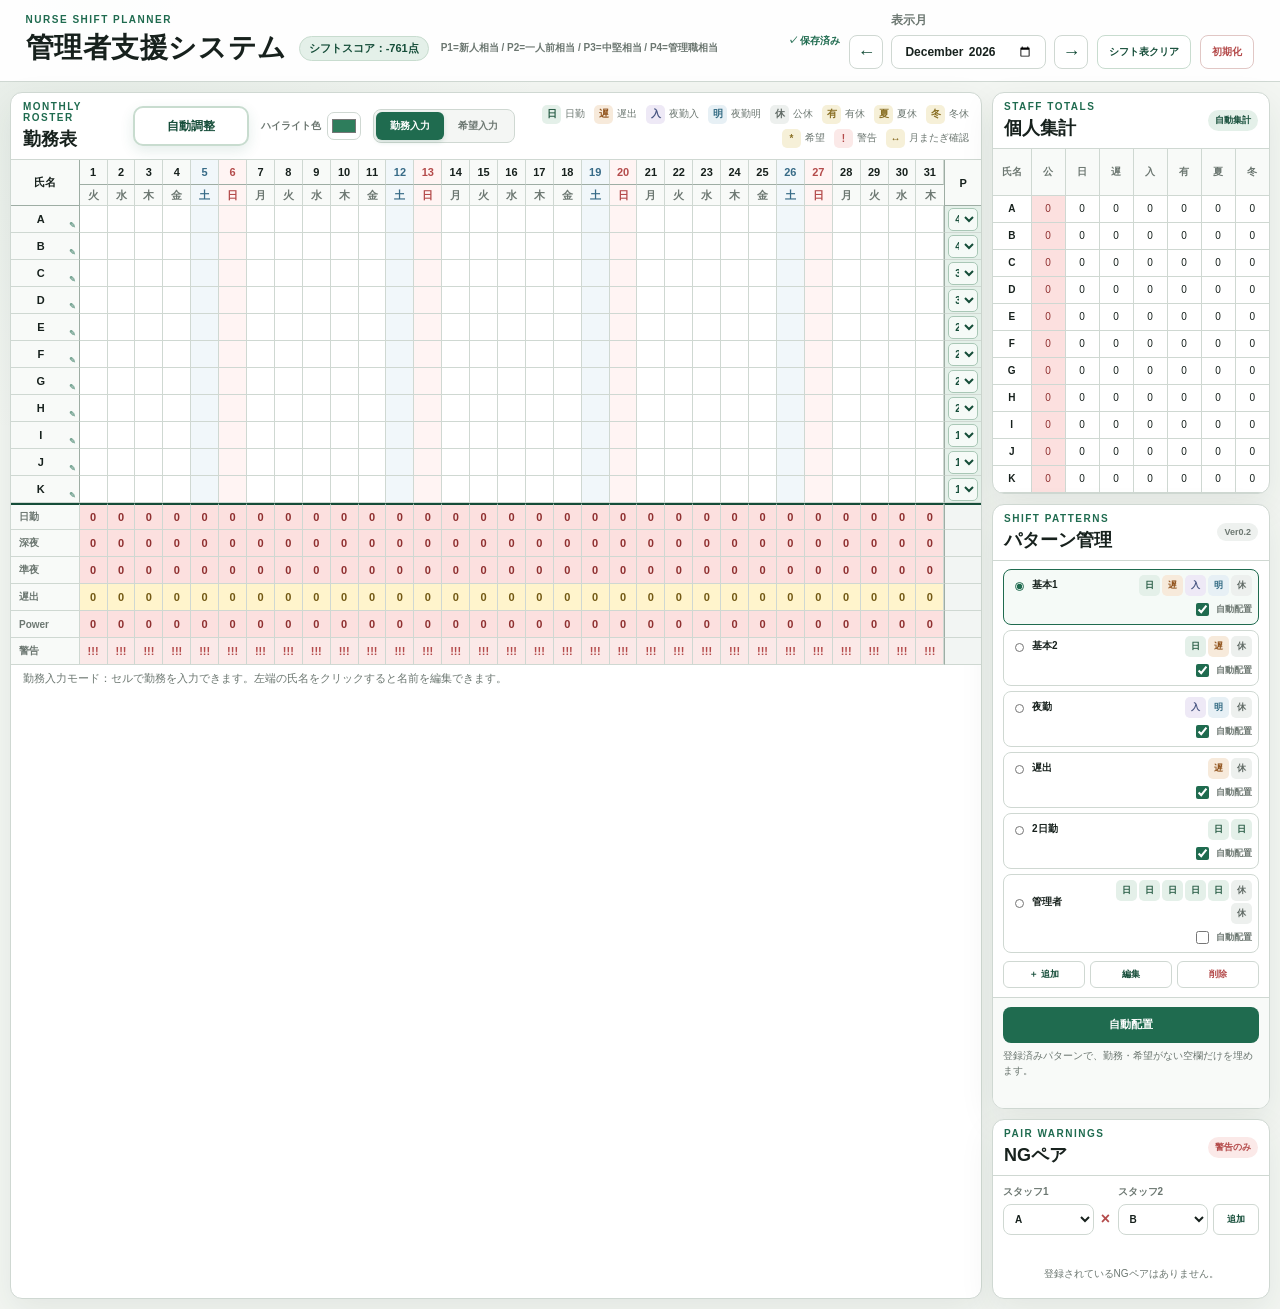
==== index.html @ 8d89da6a "Add files via upload" ====
<!doctype html>
<html lang="ja">
  <head>
    <meta charset="UTF-8" />
    <meta name="viewport" content="width=device-width, initial-scale=1.0" />
    <title>管理者支援システム Ver0.2</title>
    <link rel="stylesheet" href="styles.css" />
  </head>
  <body>
    <header class="app-header">
      <div class="title-area">
        <p class="eyebrow">NURSE SHIFT PLANNER</p>
        <div class="title-line">
          <h1>管理者支援システム</h1>
          <div class="shift-score-wrap">
            <button
              id="shift-score"
              class="shift-score"
              type="button"
              aria-expanded="false"
              aria-controls="shift-score-panel"
            >
              シフトスコア：--点
            </button>
            <div id="shift-score-panel" class="shift-score-panel" hidden></div>
          </div>
          <p class="power-legend">
            P1=新人相当 / P2=一人前相当 / P3=中堅相当 / P4=管理職相当
          </p>
        </div>
      </div>

      <div class="header-actions">
        <span id="save-status" class="save-status" role="status" aria-live="polite">
          ✓ 保存済み
        </span>
        <div class="month-control" aria-label="表示年月">
          <button id="previous-month" class="icon-button" type="button" aria-label="前の月">
            &larr;
          </button>
          <label>
            <span>表示月</span>
            <input id="month-picker" type="month" />
          </label>
          <button id="next-month" class="icon-button" type="button" aria-label="次の月">
            &rarr;
          </button>
        </div>
        <button id="clear-shifts" class="clear-shifts-button" type="button">
          シフト表クリア
        </button>
        <button id="reset-app" class="reset-button" type="button">初期化</button>
      </div>
    </header>

    <main class="app-shell">
      <section class="schedule-panel" aria-labelledby="schedule-heading">
        <div class="section-heading">
          <div>
            <p class="section-kicker">MONTHLY ROSTER</p>
            <h2 id="schedule-heading">勤務表</h2>
          </div>
          <div class="schedule-tools">
            <button id="auto-adjust-shifts" class="auto-adjust-button" type="button">
              自動調整
            </button>
            <label class="highlight-color-control">
              <span>ハイライト色</span>
              <input id="highlight-color-picker" type="color" value="#2e7d5c" />
            </label>
            <div class="input-mode-toggle" role="group" aria-label="入力モード">
              <button class="mode-button is-active" type="button" data-input-mode="shift">
                勤務入力
              </button>
              <button class="mode-button" type="button" data-input-mode="request">
                希望入力
              </button>
            </div>
            <div class="legend" aria-label="勤務記号の凡例">
              <span><i class="legend-chip shift-day">日</i>日勤</span>
              <span><i class="legend-chip shift-late">遅</i>遅出</span>
              <span><i class="legend-chip shift-night">入</i>夜勤入</span>
              <span><i class="legend-chip shift-after">明</i>夜勤明</span>
              <span><i class="legend-chip shift-off">休</i>公休</span>
              <span><i class="legend-chip shift-paid">有</i>有休</span>
              <span><i class="legend-chip shift-summer">夏</i>夏休</span>
              <span><i class="legend-chip shift-winter">冬</i>冬休</span>
              <span><i class="legend-chip request-legend">*</i>希望</span>
              <span><i class="legend-chip warning-legend">!</i>警告</span>
              <span><i class="legend-chip boundary-legend">↔</i>月またぎ確認</span>
            </div>
          </div>
        </div>

        <div id="schedule-scroll" class="schedule-scroll">
          <table id="schedule-table" class="schedule-table">
            <caption class="sr-only">月間勤務表と日別集計</caption>
          </table>
        </div>

        <p id="table-hint" class="table-hint">
          勤務セルをクリックすると、勤務記号やパターンを入力できます。
        </p>
      </section>

      <aside class="sidebar">
        <section class="side-card summary-card" aria-labelledby="summary-heading">
          <div class="card-heading">
            <div>
              <p class="section-kicker">STAFF TOTALS</p>
              <h2 id="summary-heading">個人集計</h2>
            </div>
            <span class="auto-badge">自動集計</span>
          </div>
          <div class="side-table-wrap">
            <table id="summary-table" class="side-table">
              <caption class="sr-only">スタッフ別勤務集計</caption>
            </table>
          </div>
        </section>

        <section class="side-card pattern-card" aria-labelledby="pattern-heading">
          <div class="card-heading">
            <div>
              <p class="section-kicker">SHIFT PATTERNS</p>
              <h2 id="pattern-heading">パターン管理</h2>
            </div>
            <span class="version-badge">Ver0.2</span>
          </div>

          <div id="pattern-list" class="pattern-list" role="group" aria-label="パターン選択"></div>

          <div class="pattern-actions">
            <button id="add-pattern" class="compact-button" type="button">＋ 追加</button>
            <button id="edit-pattern" class="compact-button" type="button">編集</button>
            <button id="delete-pattern" class="compact-button danger-button" type="button">
              削除
            </button>
          </div>

          <div class="auto-placement">
            <button id="auto-place-patterns" class="auto-place-button" type="button">
              自動配置
            </button>
            <p class="auto-place-hint">
              登録済みパターンで、勤務・希望がない空欄だけを埋めます。
            </p>
            <p
              id="auto-placement-result"
              class="auto-placement-result"
              role="status"
              aria-live="polite"
            ></p>
          </div>
        </section>

        <section class="side-card ng-pair-card" aria-labelledby="ng-pair-heading">
          <div class="card-heading">
            <div>
              <p class="section-kicker">PAIR WARNINGS</p>
              <h2 id="ng-pair-heading">NGペア</h2>
            </div>
            <span class="warning-badge">警告のみ</span>
          </div>

          <div class="ng-pair-form">
            <label>
              <span>スタッフ1</span>
              <select id="ng-pair-first"></select>
            </label>
            <span class="ng-pair-symbol" aria-hidden="true">&times;</span>
            <label>
              <span>スタッフ2</span>
              <select id="ng-pair-second"></select>
            </label>
            <button id="add-ng-pair" class="compact-button" type="button">追加</button>
          </div>

          <p id="ng-pair-error" class="ng-pair-error" role="alert"></p>
          <div id="ng-pair-list" class="ng-pair-list" aria-label="登録済みNGペア"></div>
        </section>
      </aside>
    </main>

    <div id="cell-editor" class="cell-editor" hidden>
      <p id="cell-editor-title">勤務を選択</p>
      <div id="cell-editor-options" class="cell-editor-options"></div>
    </div>

    <aside id="app-notice" class="app-notice" role="status" aria-live="polite" hidden>
      <button id="app-notice-close" class="notice-close" type="button" aria-label="通知を閉じる">
        &times;
      </button>
      <p id="app-notice-message"></p>
      <ul id="app-notice-details"></ul>
    </aside>

    <dialog id="staff-name-dialog" class="staff-name-dialog">
      <form id="staff-name-form">
        <div class="dialog-heading">
          <div>
            <p class="section-kicker">STAFF NAME</p>
            <h2>氏名編集</h2>
          </div>
          <button id="staff-name-close" class="dialog-close" type="button" aria-label="閉じる">
            &times;
          </button>
        </div>

        <label class="dialog-field">
          <span>氏名</span>
          <input
            id="staff-name-input"
            type="text"
            maxlength="20"
            autocomplete="off"
            required
          />
        </label>
        <p id="staff-name-error" class="form-error" role="alert"></p>

        <div class="dialog-actions">
          <button id="staff-name-cancel" class="secondary-button" type="button">
            キャンセル
          </button>
          <button class="primary-button dialog-primary" type="submit">保存</button>
        </div>
      </form>
    </dialog>

    <dialog id="warning-dialog" class="warning-dialog">
      <form method="dialog">
        <div class="dialog-heading">
          <div>
            <p class="section-kicker">WARNING DETAILS</p>
            <h2 id="warning-title">警告詳細</h2>
          </div>
          <button class="dialog-close" value="close" aria-label="閉じる">&times;</button>
        </div>
        <ul id="warning-list" class="warning-list"></ul>
        <section id="boundary-note-section" class="boundary-note-section" hidden>
          <h3>月またぎ確認</h3>
          <ul id="boundary-note-list" class="boundary-note-list"></ul>
        </section>
        <button class="secondary-button" value="close">閉じる</button>
      </form>
    </dialog>

    <dialog id="pattern-dialog" class="pattern-dialog">
      <form id="pattern-editor-form">
        <div class="dialog-heading">
          <div>
            <p class="section-kicker">PATTERN EDITOR</p>
            <h2 id="pattern-dialog-title">パターン追加</h2>
          </div>
          <button id="pattern-dialog-close" class="dialog-close" type="button" aria-label="閉じる">
            &times;
          </button>
        </div>

        <label class="dialog-field">
          <span>パターン名</span>
          <input id="pattern-name-input" type="text" maxlength="24" required />
        </label>

        <div class="sequence-editor">
          <span class="field-label">勤務の並び</span>
          <div id="pattern-sequence" class="pattern-sequence"></div>
          <div id="shift-add-buttons" class="shift-add-buttons" aria-label="勤務記号を追加"></div>
          <p class="sequence-hint">記号を押すと末尾に追加、並びの記号を押すと削除します。</p>
        </div>

        <p id="pattern-editor-error" class="form-error" role="alert"></p>
        <div class="dialog-actions">
          <button id="pattern-dialog-cancel" class="secondary-button" type="button">
            キャンセル
          </button>
          <button class="primary-button dialog-primary" type="submit">保存</button>
        </div>
      </form>
    </dialog>

    <script src="warning-logic.js"></script>
    <script src="app.js"></script>
  </body>
</html>
---- styles.css ----
:root {
  --ink: #17211d;
  --muted: #6c7771;
  --line: #cfd8d2;
  --line-strong: #9eada4;
  --paper: #ffffff;
  --canvas: #f3f6f2;
  --green: #1f6b4f;
  --green-dark: #154d39;
  --green-soft: #e4f0e9;
  --blue-soft: #e7f0f5;
  --blue: #376b87;
  --red: #b44b4b;
  --red-soft: #fbe9e8;
  --orange-soft: #f7eadb;
  --yellow-soft: #f6f0d8;
  --purple-soft: #eee9f6;
  --cross-highlight-rgb: 46, 125, 92;
  --shadow: 0 12px 35px rgba(31, 55, 44, 0.08);
  font-family:
    "Hiragino Kaku Gothic ProN", "Yu Gothic", "YuGothic", "Noto Sans JP",
    sans-serif;
  color: var(--ink);
  background: var(--canvas);
}

* {
  box-sizing: border-box;
}

body {
  min-width: 320px;
  margin: 0;
  background:
    radial-gradient(circle at 8% 0%, rgba(59, 116, 84, 0.08), transparent 28rem),
    var(--canvas);
}

button,
input,
select {
  font: inherit;
}

button {
  cursor: pointer;
}

.app-header {
  display: flex;
  align-items: center;
  justify-content: space-between;
  gap: 18px;
  padding: 12px clamp(14px, 2vw, 28px);
  border-bottom: 1px solid var(--line);
  background: rgba(255, 255, 255, 0.94);
}

.eyebrow,
.section-kicker {
  margin: 0 0 4px;
  color: var(--green);
  font-size: 10px;
  font-weight: 800;
  letter-spacing: 0.15em;
}

h1,
h2,
p {
  margin-top: 0;
}

h1 {
  margin-bottom: 0;
  font-size: clamp(20px, 2.4vw, 28px);
  letter-spacing: 0.02em;
}

.title-area {
  min-width: 0;
}

.title-line {
  display: flex;
  flex-wrap: wrap;
  align-items: center;
  gap: 6px 12px;
}

.shift-score-wrap {
  position: relative;
  display: inline-flex;
}

.shift-score {
  display: inline-flex;
  padding: 4px 9px;
  border: 1px solid #c8dccf;
  border-radius: 999px;
  color: var(--green-dark);
  background: var(--green-soft);
  font-size: 11px;
  font-weight: 900;
}

.shift-score:hover,
.shift-score:focus-visible {
  border-color: var(--green);
  outline: none;
  box-shadow: 0 0 0 3px rgba(31, 107, 79, 0.12);
}

.shift-score-panel {
  position: absolute;
  top: calc(100% + 8px);
  left: 0;
  z-index: 30;
  width: min(420px, calc(100vw - 28px));
  max-height: min(520px, calc(100vh - 120px));
  overflow-y: auto;
  padding: 12px;
  border: 1px solid var(--line-strong);
  border-radius: 12px;
  color: var(--ink);
  background: var(--paper);
  box-shadow: 0 16px 45px rgba(20, 38, 29, 0.18);
}

.shift-score-wrap:hover .shift-score-panel:not([hidden]),
.shift-score-wrap:focus-within .shift-score-panel:not([hidden]) {
  display: block;
}

.score-breakdown-title {
  margin: 0 0 8px;
  color: var(--green-dark);
  font-size: 12px;
  font-weight: 900;
}

.score-breakdown-summary {
  display: grid;
  grid-template-columns: 1fr 1fr;
  gap: 6px;
  margin-bottom: 10px;
}

.score-breakdown-summary span {
  padding: 7px 8px;
  border-radius: 8px;
  background: #f6f8f6;
  font-size: 11px;
  font-weight: 800;
}

.score-breakdown-category {
  padding-top: 8px;
  border-top: 1px solid var(--line);
}

.score-breakdown-category + .score-breakdown-category {
  margin-top: 8px;
}

.score-breakdown-category h3 {
  display: flex;
  justify-content: space-between;
  gap: 8px;
  margin: 0 0 5px;
  font-size: 11px;
}

.score-breakdown-category ul {
  display: grid;
  gap: 3px;
  margin: 0;
  padding-left: 1.15em;
  color: var(--muted);
  font-size: 10px;
  line-height: 1.45;
}

.score-breakdown-empty {
  margin: 0;
  padding: 8px;
  border-radius: 8px;
  color: var(--green-dark);
  background: var(--green-soft);
  font-size: 11px;
  font-weight: 800;
}

.power-legend {
  margin: 0;
  color: var(--muted);
  font-size: 10px;
  font-weight: 700;
}

h2 {
  margin-bottom: 0;
  font-size: 18px;
}

.month-control {
  display: flex;
  align-items: end;
  gap: 8px;
}

.header-actions {
  display: flex;
  align-items: end;
  gap: 9px;
}

.save-status {
  align-self: center;
  min-width: 72px;
  color: var(--green);
  font-size: 10px;
  font-weight: 800;
  text-align: right;
}

.save-status.is-saving {
  color: var(--muted);
}

.save-status.is-error {
  color: var(--red);
}

.month-control label {
  display: grid;
  gap: 6px;
  color: var(--muted);
  font-size: 12px;
  font-weight: 700;
}

input[type="month"],
select {
  height: 34px;
  border: 1px solid var(--line);
  border-radius: 8px;
  color: var(--ink);
  background: var(--paper);
}

input[type="month"] {
  min-width: 155px;
  padding: 0 12px;
}

select {
  width: 100%;
  padding: 0 32px 0 11px;
}

.icon-button {
  width: 34px;
  height: 34px;
  border: 1px solid var(--line);
  border-radius: 8px;
  color: var(--green-dark);
  background: var(--paper);
  font-size: 18px;
}

.icon-button:hover {
  border-color: var(--green);
  background: var(--green-soft);
}

.clear-shifts-button,
.reset-button {
  height: 34px;
  padding: 0 11px;
  border-radius: 8px;
  background: var(--paper);
  font-size: 10px;
  font-weight: 800;
}

.clear-shifts-button {
  border: 1px solid #c8dccf;
  color: var(--green-dark);
}

.clear-shifts-button:hover {
  background: var(--green-soft);
}

.reset-button {
  border: 1px solid #e1c7c5;
  color: var(--red);
}

.reset-button:hover {
  background: var(--red-soft);
}

.app-shell {
  display: grid;
  grid-template-columns: minmax(0, 1fr) 278px;
  gap: 10px;
  max-width: none;
  margin: 0 auto;
  padding: 10px;
}

.schedule-panel,
.side-card {
  border: 1px solid var(--line);
  border-radius: 12px;
  background: var(--paper);
  box-shadow: var(--shadow);
}

.schedule-panel {
  min-width: 0;
  overflow: hidden;
}

.section-heading,
.card-heading {
  display: flex;
  align-items: center;
  justify-content: space-between;
  gap: 16px;
}

.section-heading {
  min-height: 52px;
  padding: 8px 12px;
  border-bottom: 1px solid var(--line);
}

.schedule-tools {
  display: flex;
  align-items: center;
  justify-content: flex-end;
  gap: 12px;
}

.highlight-color-control {
  display: inline-flex;
  align-items: center;
  gap: 6px;
  color: var(--muted);
  font-size: 10px;
  font-weight: 800;
  white-space: nowrap;
}

.highlight-color-control input {
  width: 34px;
  height: 28px;
  padding: 2px;
  border: 1px solid var(--line);
  border-radius: 7px;
  background: var(--paper);
}

.input-mode-toggle {
  display: inline-flex;
  flex: none;
  padding: 2px;
  border: 1px solid var(--line);
  border-radius: 8px;
  background: #f4f6f4;
}

.mode-button {
  min-width: 68px;
  height: 28px;
  padding: 0 8px;
  border: 0;
  border-radius: 6px;
  color: var(--muted);
  background: transparent;
  font-size: 10px;
  font-weight: 800;
}

.mode-button.is-active {
  color: white;
  background: var(--green);
  box-shadow: 0 2px 5px rgba(31, 107, 79, 0.18);
}

.legend {
  display: flex;
  flex-wrap: wrap;
  justify-content: flex-end;
  gap: 5px 9px;
  color: var(--muted);
  font-size: 10px;
}

.legend span {
  display: inline-flex;
  align-items: center;
  gap: 4px;
}

.legend-chip,
.shift-mark {
  display: inline-grid;
  place-items: center;
  border-radius: 5px;
  font-style: normal;
  font-weight: 800;
}

.legend-chip {
  width: 19px;
  height: 19px;
}

.request-legend {
  color: #8a7025;
  background: var(--yellow-soft);
}

.warning-legend {
  color: var(--red);
  background: var(--red-soft);
}

.boundary-legend {
  color: #7a5b0c;
  background: var(--yellow-soft);
}

.schedule-scroll {
  max-width: 100%;
  overflow: auto;
  scrollbar-color: var(--line-strong) transparent;
}

.schedule-table {
  width: max-content;
  min-width: 100%;
  border-collapse: separate;
  border-spacing: 0;
  table-layout: fixed;
  font-size: 11px;
}

.schedule-table th,
.schedule-table td {
  height: 27px;
  padding: 0;
  border-right: 1px solid var(--line);
  border-bottom: 1px solid var(--line);
  text-align: center;
}

.schedule-table tr > :last-child {
  border-right: 0;
}

.schedule-table thead th {
  position: sticky;
  z-index: 4;
  background: #f8faf8;
  font-weight: 700;
}

.schedule-table thead tr:first-child th {
  top: 0;
  height: 25px;
  border-bottom-color: var(--line-strong);
}

.schedule-table thead tr:nth-child(2) th {
  top: 25px;
  height: 21px;
  color: var(--muted);
  font-size: 11px;
}

.name-column {
  position: sticky !important;
  left: 0;
  z-index: 5 !important;
  width: 64px;
  min-width: 64px;
  border-right: 1px solid var(--line-strong) !important;
  background: #f8faf8 !important;
}

tbody .name-column {
  color: var(--ink);
  font-size: 11px;
  font-weight: 700;
}

.staff-name-button {
  position: relative;
  display: block;
  width: 100%;
  height: 100%;
  padding: 0 12px 0 4px;
  overflow: hidden;
  border: 0;
  color: var(--ink);
  background: transparent;
  font-size: 11px;
  font-weight: 700;
  text-align: center;
}

.staff-name-button span {
  display: block;
  overflow: hidden;
  text-overflow: ellipsis;
  white-space: nowrap;
}

.staff-name-button::after {
  position: absolute;
  right: 3px;
  bottom: 2px;
  color: var(--green);
  content: "✎";
  font-size: 8px;
  opacity: 0.6;
}

.staff-name-button:hover,
.staff-name-button:focus-visible {
  outline: 2px solid var(--green);
  outline-offset: -2px;
  background: var(--green-soft);
}

.power-column {
  position: sticky;
  right: 0;
  z-index: 3;
  width: 34px;
  min-width: 34px;
  border-left: 1px solid var(--line-strong);
  background: var(--green-soft);
  font-weight: 800;
}

.power-select {
  width: 30px;
  height: 23px;
  padding: 0 2px;
  border: 1px solid #a9c7b6;
  border-radius: 5px;
  color: var(--green-dark);
  background: #f5faf7;
  font-size: 10px;
  font-weight: 800;
  text-align: center;
}

thead .power-column {
  z-index: 6;
}

.day-column {
  width: 26px;
  min-width: 26px;
}

.sunday {
  color: var(--red) !important;
  background: #fff4f3 !important;
}

.saturday {
  color: var(--blue) !important;
  background: #f1f7fa !important;
}

.invalid-day {
  background:
    repeating-linear-gradient(
      135deg,
      #f5f6f5,
      #f5f6f5 4px,
      #eef1ee 4px,
      #eef1ee 8px
    ) !important;
}

.shift-cell {
  background: var(--paper);
}

.shift-cell.has-request {
  box-shadow: inset 0 0 0 1px rgba(176, 143, 45, 0.28);
}

.shift-button {
  display: grid;
  width: 100%;
  height: 100%;
  place-items: center;
  padding: 2px;
  border: 0;
  background: transparent;
}

.shift-button:hover,
.shift-button:focus-visible {
  outline: 2px solid var(--green);
  outline-offset: -2px;
  background: var(--green-soft);
}

.shift-mark {
  position: relative;
  width: 21px;
  height: 21px;
}

.shift-button .shift-mark,
.shift-button .request-only-mark {
  width: 100%;
  height: 100%;
  min-width: 0;
  min-height: 0;
  border-radius: 7px;
  font-size: 11px;
  line-height: 1;
}

.request-star {
  position: absolute;
  top: 2px;
  right: 2px;
  color: #9b6e10;
  font-size: 8px;
  line-height: 1;
}

.request-only-mark {
  position: relative;
  display: inline-grid;
  min-width: 21px;
  min-height: 21px;
  place-items: center;
  padding: 2px;
  border: 1px dashed #c5a34e;
  border-radius: 5px;
  color: #806419;
  background: #fff9e5;
  font-size: 9px;
  font-weight: 800;
}

.shift-mark.request-only-mark {
  display: inline-grid;
}

.legend .shift-mark,
.pattern-shifts .shift-mark,
.cell-pattern-shifts .shift-mark,
.sequence-item .shift-mark,
.shift-add-button .shift-mark,
.cell-option .shift-mark {
  width: 21px;
  height: 21px;
  min-width: 21px;
  min-height: 21px;
  border-radius: 5px;
  font-size: 11px;
}

.legend .request-star,
.pattern-shifts .request-star,
.cell-pattern-shifts .request-star,
.sequence-item .request-star,
.shift-add-button .request-star,
.cell-option .request-star {
  top: -2px;
  right: -1px;
}

.shift-day {
  color: #255a43;
  background: var(--green-soft);
}

.shift-late {
  color: #92551f;
  background: var(--orange-soft);
}

.shift-night {
  color: #475580;
  background: var(--purple-soft);
}

.shift-after {
  color: #336b83;
  background: var(--blue-soft);
}

.shift-off {
  color: #606a65;
  background: #edf0ee;
}

.shift-paid {
  color: #8a7025;
  background: var(--yellow-soft);
}

.shift-summer {
  color: #8a7025;
  background: var(--yellow-soft);
}

.shift-winter {
  color: #8a7025;
  background: var(--yellow-soft);
}

.shift-blank {
  color: var(--muted);
  border: 1px dashed var(--line-strong);
  background: #f6f8f6;
  font-size: 8px;
}

.totals-start th,
.totals-start td {
  border-top: 2px solid var(--green-dark);
}

.totals-row th {
  position: sticky;
  left: 0;
  z-index: 2;
  padding-left: 8px;
  color: var(--muted);
  background: #f8faf8;
  text-align: left;
  font-size: 10px;
}

.totals-row td {
  background: #fbfcfb;
  font-weight: 700;
}

.totals-row .power-column {
  color: var(--muted);
  background: #f2f5f3;
}

.status-ok {
  background: #f7fbf8 !important;
}

.status-warn {
  color: #735914 !important;
  background: #fff4cc !important;
}

.status-danger {
  color: #8f3030 !important;
  background: #fce0df !important;
}

@media (hover: hover) and (pointer: fine) {
  .schedule-table tr.is-row-hover > th,
  .schedule-table tr.is-row-hover > td,
  .schedule-table .is-column-hover {
    box-shadow: inset 0 0 0 9999px rgba(var(--cross-highlight-rgb), 0.025);
  }

  .schedule-table .is-hover-cell {
    box-shadow:
      inset 0 0 0 9999px rgba(var(--cross-highlight-rgb), 0.04),
      inset 0 0 0 1px rgba(var(--cross-highlight-rgb), 0.2);
  }
}

.warning-cell {
  color: var(--red);
}

.warning-button {
  width: 100%;
  height: 100%;
  padding: 0;
  border: 0;
  color: var(--red);
  background: var(--red-soft);
  font-weight: 900;
}

.warning-button:hover {
  box-shadow: inset 0 0 0 2px var(--red);
}

.boundary-note-button {
  width: 100%;
  height: 100%;
  padding: 0;
  border: 0;
  color: #7a5b0c;
  background: var(--yellow-soft);
  font-weight: 900;
}

.boundary-note-button:hover {
  box-shadow: inset 0 0 0 2px #c9a94c;
}

.table-hint {
  margin: 0;
  padding: 6px 12px 7px;
  color: var(--muted);
  font-size: 11px;
}

.sidebar {
  display: grid;
  align-content: start;
  gap: 10px;
}

.side-card {
  overflow: hidden;
}

.card-heading {
  min-height: 50px;
  padding: 8px 11px;
  border-bottom: 1px solid var(--line);
}

.auto-badge,
.version-badge,
.warning-badge {
  border-radius: 99px;
  padding: 4px 7px;
  font-size: 9px;
  font-weight: 800;
}

.auto-badge {
  color: var(--green-dark);
  background: var(--green-soft);
}

.version-badge {
  color: var(--muted);
  background: #eef1ef;
}

.warning-badge {
  color: var(--red);
  background: var(--red-soft);
}

.side-table-wrap {
  max-height: none;
  overflow: auto;
}

.side-table {
  width: 100%;
  border-collapse: collapse;
  table-layout: fixed;
  font-size: 10px;
}

.side-table th,
.side-table td {
  height: 27px;
  padding: 0;
  border-right: 1px solid var(--line);
  border-bottom: 1px solid var(--line);
  line-height: 1;
  text-align: center;
}

.side-table tr > :last-child {
  border-right: 0;
}

.side-table thead th {
  position: sticky;
  top: 0;
  z-index: 1;
  color: var(--muted);
  background: #f8faf8;
}

.side-table th:first-child {
  width: 38px;
  font-weight: 800;
}

.side-table tbody th,
.side-table tbody td {
  height: 27px;
  min-height: 27px;
}

.pattern-list {
  display: grid;
  gap: 5px;
  padding: 8px 10px 3px;
}

.empty-patterns {
  margin: 2px 0;
  padding: 8px;
  color: var(--muted);
  font-size: 10px;
  text-align: center;
}

.pattern-option {
  display: grid;
  gap: 4px;
  padding: 5px 6px;
  border: 1px solid var(--line);
  border-radius: 8px;
  background: var(--paper);
  cursor: pointer;
}

.pattern-option:hover,
.pattern-option:has(input[type="radio"]:checked) {
  border-color: var(--green);
  background: #f5faf7;
}

.pattern-option input {
  accent-color: var(--green);
}

.pattern-main {
  display: grid;
  grid-template-columns: 17px minmax(62px, auto) 1fr;
  align-items: center;
  gap: 5px;
  cursor: pointer;
}

.pattern-name {
  font-size: 10px;
  font-weight: 800;
}

.pattern-shifts {
  display: flex;
  flex-wrap: wrap;
  justify-content: flex-end;
  gap: 2px;
}

.pattern-shifts .shift-mark {
  width: 19px;
  height: 19px;
  font-size: 9px;
}

.pattern-auto-toggle {
  display: flex;
  align-items: center;
  justify-content: flex-end;
  gap: 4px;
  color: var(--muted);
  font-size: 9px;
  font-weight: 800;
  cursor: pointer;
}

.pattern-auto-toggle input {
  width: 13px;
  height: 13px;
}

.pattern-actions {
  display: grid;
  grid-template-columns: repeat(3, 1fr);
  gap: 5px;
  padding: 5px 10px 2px;
}

.compact-button {
  height: 27px;
  padding: 0 5px;
  border: 1px solid var(--line);
  border-radius: 6px;
  color: var(--green-dark);
  background: var(--paper);
  font-size: 9px;
  font-weight: 800;
}

.compact-button:hover {
  border-color: var(--green);
  background: var(--green-soft);
}

.compact-button:disabled,
.primary-button:disabled {
  cursor: not-allowed;
  opacity: 0.45;
}

.danger-button {
  color: var(--red);
}

.danger-button:hover {
  border-color: #d5a6a3;
  background: var(--red-soft);
}

.auto-placement {
  display: grid;
  gap: 5px;
  margin-top: 7px;
  padding: 9px 10px 10px;
  border-top: 1px solid var(--line);
  background: #f8faf8;
}

.auto-place-button,
.auto-adjust-button {
  min-height: 36px;
  border: 0;
  border-radius: 8px;
  font-size: 11px;
  font-weight: 800;
}

.schedule-tools .auto-adjust-button {
  min-width: 116px;
  min-height: 40px;
  padding: 0 18px;
  border-width: 2px;
  border-radius: 10px;
  font-size: 12px;
  font-weight: 900;
  white-space: nowrap;
  box-shadow: 0 5px 14px rgba(31, 107, 79, 0.12);
}

.auto-place-button {
  color: white;
  background: var(--green);
}

.auto-place-button:hover {
  background: var(--green-dark);
}

.auto-adjust-button {
  border: 1px solid #c8dccf;
  color: var(--green-dark);
  background: var(--paper);
}

.auto-adjust-button:hover {
  background: var(--green-soft);
}

.auto-place-button:disabled,
.auto-adjust-button:disabled {
  cursor: not-allowed;
  opacity: 0.5;
}

.auto-place-hint,
.auto-placement-result {
  margin: 0;
  font-size: 10px;
  line-height: 1.5;
}

.auto-place-hint {
  color: var(--muted);
}

.auto-placement-result {
  min-height: 15px;
  color: var(--green-dark);
  font-weight: 800;
}

.primary-button,
.secondary-button {
  min-height: 34px;
  border-radius: 8px;
  font-weight: 800;
}

.primary-button {
  width: calc(100% - 20px);
  margin: 1px 10px 0;
  border: 0;
  color: white;
  background: var(--green);
}

.primary-button:hover {
  background: var(--green-dark);
}

.secondary-button {
  width: 100%;
  border: 1px solid var(--line);
  color: var(--ink);
  background: var(--paper);
}

.ng-pair-form {
  display: grid;
  grid-template-columns: minmax(0, 1fr) 14px minmax(0, 1fr) 46px;
  align-items: end;
  gap: 5px;
  padding: 9px 10px 0;
}

.ng-pair-form label {
  display: grid;
  gap: 5px;
  min-width: 0;
  color: var(--muted);
  font-size: 10px;
  font-weight: 800;
}

.ng-pair-form select {
  min-width: 0;
  height: 31px;
  padding-left: 7px;
  font-size: 10px;
}

.ng-pair-form .compact-button {
  height: 31px;
}

.ng-pair-symbol {
  align-self: end;
  padding-bottom: 7px;
  color: var(--red);
  font-weight: 900;
  text-align: center;
}

.ng-pair-error {
  min-height: 21px;
  margin: 0;
  padding: 4px 10px 2px;
  color: var(--red);
  font-size: 10px;
}

.ng-pair-list {
  display: grid;
  gap: 5px;
  max-height: 150px;
  overflow: auto;
  padding: 4px 10px 10px;
}

.ng-pair-item {
  display: grid;
  grid-template-columns: minmax(0, 1fr) auto;
  align-items: center;
  gap: 7px;
  min-height: 32px;
  padding: 4px 5px 4px 9px;
  border: 1px solid #e5cdcb;
  border-radius: 7px;
  background: #fff8f7;
  font-size: 10px;
  font-weight: 800;
}

.ng-pair-item > span {
  overflow: hidden;
  text-overflow: ellipsis;
  white-space: nowrap;
}

.ng-pair-item b {
  color: var(--red);
}

.ng-pair-delete {
  min-width: 42px;
  min-height: 24px;
  padding: 0 6px;
  border: 1px solid #dcb5b2;
  border-radius: 5px;
  color: var(--red);
  background: var(--paper);
  font-size: 9px;
  font-weight: 800;
}

.ng-pair-delete:hover {
  background: var(--red-soft);
}

.empty-ng-pairs {
  margin: 0;
  padding: 7px;
  color: var(--muted);
  font-size: 10px;
  text-align: center;
}

.cell-editor {
  position: fixed;
  z-index: 20;
  width: min(480px, calc(100vw - 24px));
  max-height: min(680px, calc(100vh - 24px));
  overflow-y: auto;
  overscroll-behavior: contain;
  -webkit-overflow-scrolling: touch;
  padding: 10px;
  border: 1px solid var(--line-strong);
  border-radius: 10px;
  background: var(--paper);
  box-shadow: 0 14px 45px rgba(20, 38, 29, 0.2);
}

.cell-editor p {
  margin-bottom: 8px;
  font-size: 12px;
  font-weight: 800;
}

.cell-editor-options {
  display: grid;
  gap: 9px;
}

.cell-editor-section h3 {
  margin: 0 0 4px;
  color: var(--muted);
  font-size: 10px;
  font-weight: 800;
  letter-spacing: 0.08em;
}

.single-shift-options {
  display: grid;
  grid-template-columns: repeat(5, 1fr);
  gap: 5px;
}

.cell-option {
  min-height: 42px;
  padding: 3px;
  border: 1px solid var(--line);
  border-radius: 7px;
  background: var(--paper);
  font-size: 11px;
  font-weight: 700;
}

.cell-option:hover {
  border-color: var(--green);
}

.cell-option.is-selected {
  box-shadow: inset 0 0 0 2px var(--green);
}

.pattern-menu-section {
  padding-top: 8px;
  border-top: 1px solid var(--line);
}

.cell-pattern-options {
  display: grid;
  gap: 4px;
  max-height: min(320px, 40vh);
  overflow-y: auto;
  overscroll-behavior: contain;
  padding-right: 3px;
  -webkit-overflow-scrolling: touch;
}

.cell-pattern-option {
  display: grid;
  min-height: 44px;
  grid-template-columns: minmax(96px, auto) 1fr;
  align-items: center;
  gap: 6px;
  width: 100%;
  padding: 5px 7px;
  border: 1px solid var(--line);
  border-radius: 8px;
  color: var(--ink);
  background: var(--paper);
  text-align: left;
}

.cell-pattern-option:hover,
.cell-pattern-option:focus-visible {
  border-color: var(--green);
  outline: none;
  background: #f5faf7;
}

.cell-pattern-name {
  overflow: hidden;
  font-size: 11px;
  font-weight: 800;
  text-overflow: ellipsis;
  white-space: nowrap;
}

.cell-pattern-shifts {
  display: flex;
  flex-wrap: wrap;
  justify-content: flex-end;
  gap: 2px;
}

.cell-pattern-shifts .shift-mark {
  width: 22px;
  height: 22px;
  font-size: 10px;
}

.cell-pattern-empty {
  margin: 0 !important;
  padding: 10px;
  border-radius: 7px;
  color: var(--muted);
  background: #f6f8f6;
  font-size: 11px !important;
  font-weight: 400 !important;
  text-align: center;
}

.request-options {
  display: grid;
  grid-template-columns: repeat(3, 1fr);
  gap: 5px;
}

.request-option {
  display: flex;
  min-height: 44px;
  align-items: center;
  justify-content: space-between;
  gap: 5px;
  padding: 5px 7px;
  border: 1px solid var(--line);
  border-radius: 8px;
  color: var(--ink);
  background: var(--paper);
  font-size: 11px;
  font-weight: 800;
  text-align: left;
}

.request-option small {
  flex: none;
  color: #8a7025;
  font-size: 10px;
}

.request-option:hover,
.request-option:focus-visible {
  border-color: #b89232;
  outline: none;
  background: #fff9e5;
}

.request-option.is-selected {
  border-color: #a67d17;
  box-shadow: inset 0 0 0 2px #d8bd73;
  background: #fff9e5;
}

.app-notice {
  position: fixed;
  left: 50%;
  bottom: 18px;
  z-index: 30;
  width: min(520px, calc(100vw - 36px));
  max-height: min(360px, calc(100vh - 36px));
  overflow: auto;
  transform: translateX(-50%);
  padding: 15px 42px 14px 16px;
  border: 1px solid #d5b260;
  border-radius: 10px;
  color: #5f4b17;
  background: #fff9e5;
  box-shadow: 0 16px 45px rgba(65, 49, 13, 0.2);
}

.app-notice[hidden] {
  display: none;
}

.app-notice p {
  margin: 0;
  font-size: 12px;
  font-weight: 800;
  line-height: 1.6;
  white-space: pre-line;
}

.app-notice ul {
  display: grid;
  gap: 3px;
  margin: 8px 0 0;
  padding-left: 18px;
  font-size: 11px;
}

.notice-close {
  position: absolute;
  top: 7px;
  right: 7px;
  width: 28px;
  height: 28px;
  padding: 0;
  border: 0;
  border-radius: 50%;
  color: #806419;
  background: rgba(197, 163, 78, 0.16);
  font-size: 18px;
}

.warning-dialog {
  width: min(420px, calc(100% - 32px));
  padding: 0;
  border: 1px solid var(--line);
  border-radius: 12px;
  color: var(--ink);
  box-shadow: 0 24px 70px rgba(20, 38, 29, 0.25);
}

.pattern-dialog,
.staff-name-dialog {
  width: min(440px, calc(100% - 32px));
  padding: 0;
  border: 1px solid var(--line);
  border-radius: 12px;
  color: var(--ink);
  box-shadow: 0 24px 70px rgba(20, 38, 29, 0.25);
}

.pattern-dialog::backdrop,
.staff-name-dialog::backdrop {
  background: rgba(17, 27, 22, 0.4);
  backdrop-filter: blur(2px);
}

.pattern-dialog form,
.staff-name-dialog form {
  padding: 20px;
}

.warning-dialog::backdrop {
  background: rgba(17, 27, 22, 0.4);
  backdrop-filter: blur(2px);
}

.warning-dialog form {
  padding: 20px;
}

.dialog-heading {
  display: flex;
  align-items: start;
  justify-content: space-between;
  gap: 15px;
}

.dialog-close {
  width: 34px;
  height: 34px;
  border: 0;
  border-radius: 50%;
  color: var(--muted);
  background: #eef1ef;
  font-size: 22px;
}

.warning-list {
  display: grid;
  gap: 8px;
  margin: 18px 0;
  padding: 0;
  list-style: none;
}

.warning-list li {
  padding: 11px 12px;
  border-left: 3px solid var(--red);
  border-radius: 5px;
  background: var(--red-soft);
  font-size: 13px;
}

.warning-list .warning-empty {
  border-left-color: var(--line-strong);
  color: var(--muted);
  background: #f6f8f6;
}

.boundary-note-section {
  margin: 0 0 16px;
}

.boundary-note-section h3 {
  margin: 0 0 8px;
  color: #7a5b0c;
  font-size: 13px;
}

.boundary-note-list {
  display: grid;
  gap: 8px;
  margin: 0;
  padding: 0;
  list-style: none;
}

.boundary-note-list li {
  padding: 10px 12px;
  border-left: 3px solid #c9a94c;
  border-radius: 5px;
  color: #6d560f;
  background: var(--yellow-soft);
  font-size: 13px;
}

.sr-only {
  position: absolute;
  width: 1px;
  height: 1px;
  padding: 0;
  margin: -1px;
  overflow: hidden;
  clip: rect(0, 0, 0, 0);
  white-space: nowrap;
  border: 0;
}

.dialog-field {
  display: grid;
  gap: 6px;
  margin-top: 18px;
  color: var(--muted);
  font-size: 11px;
  font-weight: 800;
}

.dialog-field input {
  height: 38px;
  padding: 0 11px;
  border: 1px solid var(--line);
  border-radius: 8px;
  color: var(--ink);
  background: var(--paper);
}

.dialog-field input:focus {
  border-color: var(--green);
  outline: 2px solid rgba(31, 107, 79, 0.12);
}

.sequence-editor {
  margin-top: 16px;
}

.field-label {
  display: block;
  margin-bottom: 6px;
  color: var(--muted);
  font-size: 11px;
  font-weight: 800;
}

.pattern-sequence {
  display: flex;
  min-height: 52px;
  flex-wrap: wrap;
  align-content: center;
  gap: 5px;
  padding: 8px;
  border: 1px solid var(--line);
  border-radius: 8px;
  background: #fafcfb;
}

.sequence-item,
.shift-add-button {
  display: grid;
  place-items: center;
  padding: 0;
  border: 1px solid transparent;
  border-radius: 6px;
  background: transparent;
}

.sequence-item {
  width: 30px;
  height: 30px;
}

.sequence-item:hover {
  border-color: var(--red);
  background: var(--red-soft);
}

.sequence-empty {
  align-self: center;
  color: var(--muted);
  font-size: 11px;
}

.shift-add-buttons {
  display: grid;
  grid-template-columns: repeat(6, 1fr);
  gap: 6px;
  margin-top: 9px;
}

.shift-add-button {
  height: 38px;
  border-color: var(--line);
  background: var(--paper);
}

.shift-add-button:hover {
  border-color: var(--green);
  background: var(--green-soft);
}

.sequence-hint {
  margin: 7px 0 0;
  color: var(--muted);
  font-size: 10px;
}

.form-error {
  min-height: 18px;
  margin: 8px 0 0;
  color: var(--red);
  font-size: 11px;
}

.dialog-actions {
  display: grid;
  grid-template-columns: 1fr 1fr;
  gap: 8px;
  margin-top: 4px;
}

.dialog-actions .secondary-button,
.dialog-actions .dialog-primary {
  width: 100%;
  margin: 0;
}

@media (min-width: 1121px) {
  .summary-card .card-heading {
    min-height: 52px;
  }

  .summary-card .side-table thead th {
    height: 46px;
  }
}

@media (max-width: 1120px) {
  .app-shell {
    grid-template-columns: 1fr;
  }

  .sidebar {
    grid-template-columns: repeat(3, minmax(0, 1fr));
  }
}

@media (max-width: 760px) {
  .app-header {
    align-items: stretch;
    flex-direction: column;
  }

  .header-actions {
    align-items: end;
    flex-wrap: wrap;
  }

  .save-status {
    order: 3;
    flex: 1;
    text-align: left;
  }

  .month-control {
    flex: 1;
    justify-content: space-between;
  }

  .month-control label {
    flex: 1;
  }

  input[type="month"] {
    width: 100%;
  }

  .section-heading {
    align-items: start;
    flex-direction: column;
  }

  .schedule-tools {
    align-items: flex-start;
    flex-direction: column;
  }

  .legend {
    justify-content: flex-start;
  }

  .sidebar {
    grid-template-columns: 1fr;
  }

  .cell-editor {
    top: 72px !important;
    right: 12px;
    left: 12px !important;
    width: auto;
    max-height: calc(100vh - 96px);
  }

  .single-shift-options,
  .request-options {
    grid-template-columns: repeat(3, 1fr);
  }

  .cell-pattern-option {
    grid-template-columns: 1fr;
  }

  .cell-pattern-shifts {
    justify-content: flex-start;
  }
}
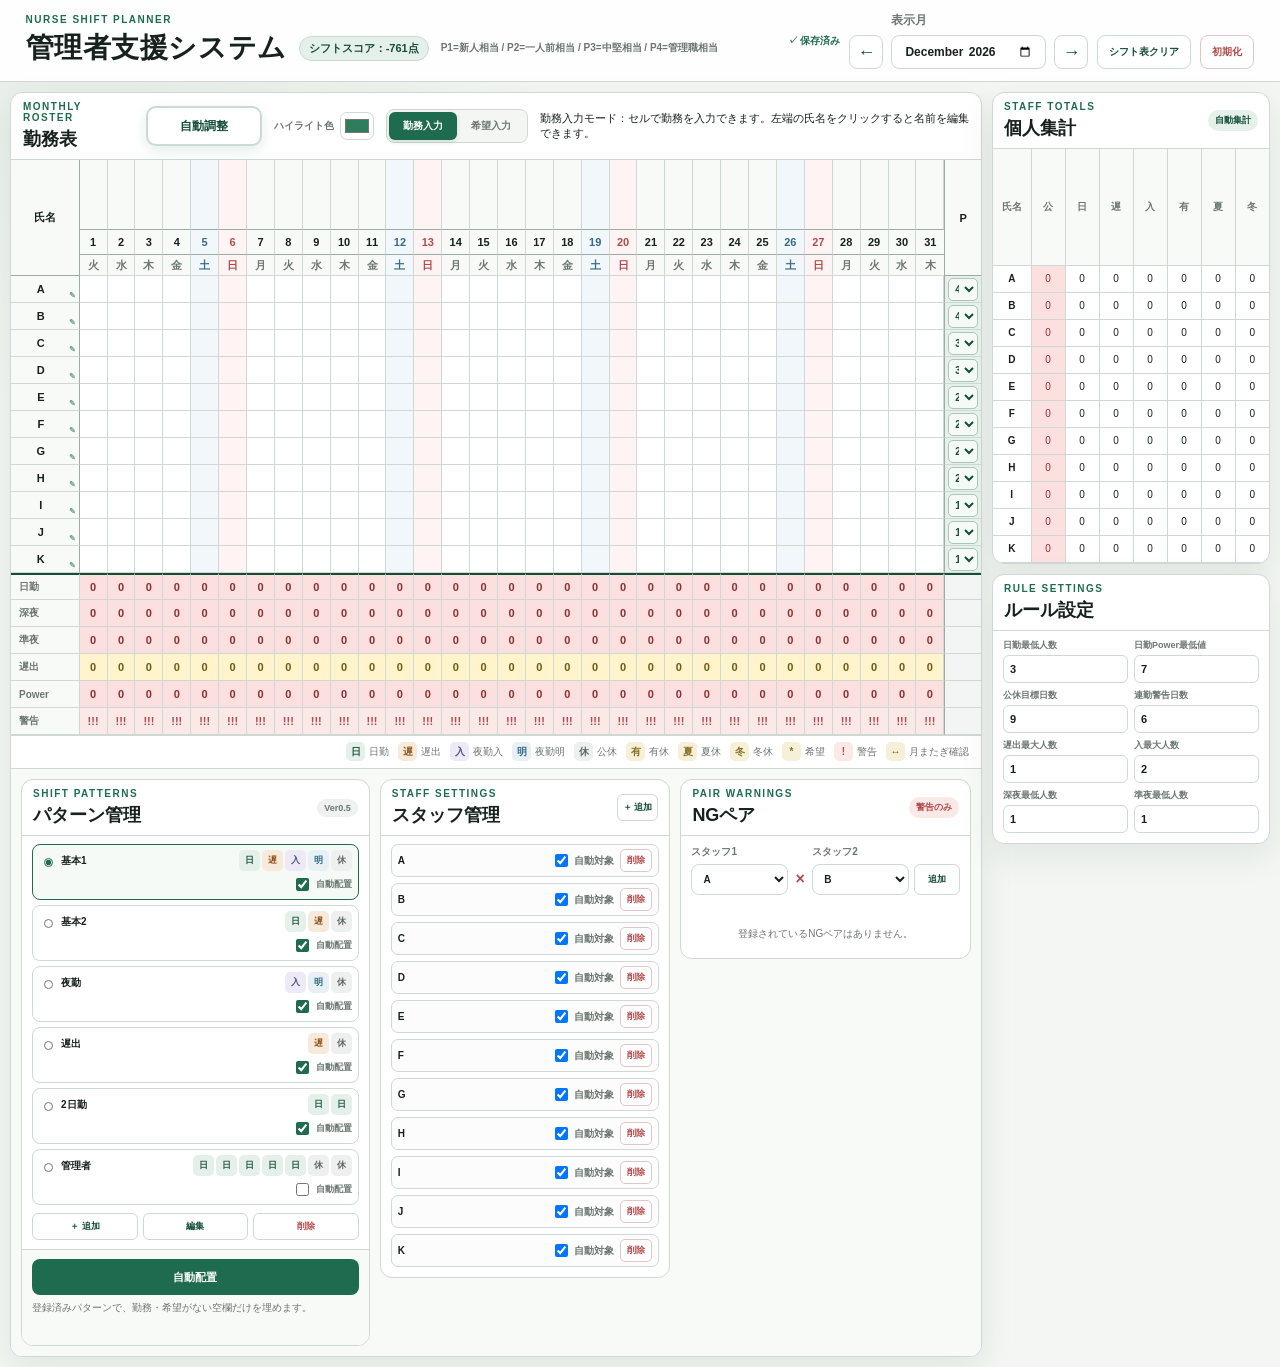
==== commit 74351f44: "Add files via upload" ====
--- a/index.html
+++ b/index.html
@@ -3,7 +3,7 @@
   <head>
     <meta charset="UTF-8" />
     <meta name="viewport" content="width=device-width, initial-scale=1.0" />
-    <title>管理者支援システム Ver0.2</title>
+    <title>管理者支援システム Ver0.5</title>
     <link rel="stylesheet" href="styles.css" />
   </head>
   <body>
@@ -76,19 +76,9 @@
                 希望入力
               </button>
             </div>
-            <div class="legend" aria-label="勤務記号の凡例">
-              <span><i class="legend-chip shift-day">日</i>日勤</span>
-              <span><i class="legend-chip shift-late">遅</i>遅出</span>
-              <span><i class="legend-chip shift-night">入</i>夜勤入</span>
-              <span><i class="legend-chip shift-after">明</i>夜勤明</span>
-              <span><i class="legend-chip shift-off">休</i>公休</span>
-              <span><i class="legend-chip shift-paid">有</i>有休</span>
-              <span><i class="legend-chip shift-summer">夏</i>夏休</span>
-              <span><i class="legend-chip shift-winter">冬</i>冬休</span>
-              <span><i class="legend-chip request-legend">*</i>希望</span>
-              <span><i class="legend-chip warning-legend">!</i>警告</span>
-              <span><i class="legend-chip boundary-legend">↔</i>月またぎ確認</span>
-            </div>
+            <p id="table-hint" class="table-hint table-hint-top">
+              勤務セルをクリックすると、勤務記号やパターンを入力できます。
+            </p>
           </div>
         </div>
 
@@ -98,9 +88,93 @@
           </table>
         </div>
 
-        <p id="table-hint" class="table-hint">
-          勤務セルをクリックすると、勤務記号やパターンを入力できます。
-        </p>
+        <div class="legend table-legend" aria-label="勤務記号の凡例">
+          <span><i class="legend-chip shift-day">日</i>日勤</span>
+          <span><i class="legend-chip shift-late">遅</i>遅出</span>
+          <span><i class="legend-chip shift-night">入</i>夜勤入</span>
+          <span><i class="legend-chip shift-after">明</i>夜勤明</span>
+          <span><i class="legend-chip shift-off">休</i>公休</span>
+          <span><i class="legend-chip shift-paid">有</i>有休</span>
+          <span><i class="legend-chip shift-summer">夏</i>夏休</span>
+          <span><i class="legend-chip shift-winter">冬</i>冬休</span>
+          <span><i class="legend-chip request-legend">*</i>希望</span>
+          <span><i class="legend-chip warning-legend">!</i>警告</span>
+          <span><i class="legend-chip boundary-legend">↔</i>月またぎ確認</span>
+        </div>
+
+        <div class="settings-grid" aria-label="勤務表下の設定">
+          <section class="pattern-card pattern-card-wide" aria-labelledby="pattern-heading">
+            <div class="card-heading">
+              <div>
+                <p class="section-kicker">SHIFT PATTERNS</p>
+                <h2 id="pattern-heading">パターン管理</h2>
+              </div>
+              <span class="version-badge">Ver0.5</span>
+            </div>
+
+            <div id="pattern-list" class="pattern-list" role="group" aria-label="パターン選択"></div>
+
+            <div class="pattern-actions">
+              <button id="add-pattern" class="compact-button" type="button">＋ 追加</button>
+              <button id="edit-pattern" class="compact-button" type="button">編集</button>
+              <button id="delete-pattern" class="compact-button danger-button" type="button">
+                削除
+              </button>
+            </div>
+
+            <div class="auto-placement">
+              <button id="auto-place-patterns" class="auto-place-button" type="button">
+                自動配置
+              </button>
+              <p class="auto-place-hint">
+                登録済みパターンで、勤務・希望がない空欄だけを埋めます。
+              </p>
+              <p
+                id="auto-placement-result"
+                class="auto-placement-result"
+                role="status"
+                aria-live="polite"
+              ></p>
+            </div>
+          </section>
+
+          <section class="side-card staff-card" aria-labelledby="staff-settings-heading">
+            <div class="card-heading">
+              <div>
+                <p class="section-kicker">STAFF SETTINGS</p>
+                <h2 id="staff-settings-heading">スタッフ管理</h2>
+              </div>
+              <button id="add-staff" class="compact-button" type="button">＋ 追加</button>
+            </div>
+            <div id="staff-settings-list" class="staff-settings-list"></div>
+          </section>
+
+          <section class="side-card ng-pair-card" aria-labelledby="ng-pair-heading">
+            <div class="card-heading">
+              <div>
+                <p class="section-kicker">PAIR WARNINGS</p>
+                <h2 id="ng-pair-heading">NGペア</h2>
+              </div>
+              <span class="warning-badge">警告のみ</span>
+            </div>
+
+            <div class="ng-pair-form">
+              <label>
+                <span>スタッフ1</span>
+                <select id="ng-pair-first"></select>
+              </label>
+              <span class="ng-pair-symbol" aria-hidden="true">&times;</span>
+              <label>
+                <span>スタッフ2</span>
+                <select id="ng-pair-second"></select>
+              </label>
+              <button id="add-ng-pair" class="compact-button" type="button">追加</button>
+            </div>
+
+            <p id="ng-pair-error" class="ng-pair-error" role="alert"></p>
+            <div id="ng-pair-list" class="ng-pair-list" aria-label="登録済みNGペア"></div>
+          </section>
+        </div>
       </section>
 
       <aside class="sidebar">
@@ -119,65 +193,14 @@
           </div>
         </section>
 
-        <section class="side-card pattern-card" aria-labelledby="pattern-heading">
+        <section class="side-card rule-card" aria-labelledby="rule-settings-heading">
           <div class="card-heading">
             <div>
-              <p class="section-kicker">SHIFT PATTERNS</p>
-              <h2 id="pattern-heading">パターン管理</h2>
-            </div>
-            <span class="version-badge">Ver0.2</span>
-          </div>
-
-          <div id="pattern-list" class="pattern-list" role="group" aria-label="パターン選択"></div>
-
-          <div class="pattern-actions">
-            <button id="add-pattern" class="compact-button" type="button">＋ 追加</button>
-            <button id="edit-pattern" class="compact-button" type="button">編集</button>
-            <button id="delete-pattern" class="compact-button danger-button" type="button">
-              削除
-            </button>
-          </div>
-
-          <div class="auto-placement">
-            <button id="auto-place-patterns" class="auto-place-button" type="button">
-              自動配置
-            </button>
-            <p class="auto-place-hint">
-              登録済みパターンで、勤務・希望がない空欄だけを埋めます。
-            </p>
-            <p
-              id="auto-placement-result"
-              class="auto-placement-result"
-              role="status"
-              aria-live="polite"
-            ></p>
-          </div>
-        </section>
-
-        <section class="side-card ng-pair-card" aria-labelledby="ng-pair-heading">
-          <div class="card-heading">
-            <div>
-              <p class="section-kicker">PAIR WARNINGS</p>
-              <h2 id="ng-pair-heading">NGペア</h2>
-            </div>
-            <span class="warning-badge">警告のみ</span>
-          </div>
-
-          <div class="ng-pair-form">
-            <label>
-              <span>スタッフ1</span>
-              <select id="ng-pair-first"></select>
-            </label>
-            <span class="ng-pair-symbol" aria-hidden="true">&times;</span>
-            <label>
-              <span>スタッフ2</span>
-              <select id="ng-pair-second"></select>
-            </label>
-            <button id="add-ng-pair" class="compact-button" type="button">追加</button>
-          </div>
-
-          <p id="ng-pair-error" class="ng-pair-error" role="alert"></p>
-          <div id="ng-pair-list" class="ng-pair-list" aria-label="登録済みNGペア"></div>
+              <p class="section-kicker">RULE SETTINGS</p>
+              <h2 id="rule-settings-heading">ルール設定</h2>
+            </div>
+          </div>
+          <div id="rule-settings" class="rule-settings"></div>
         </section>
       </aside>
     </main>
--- a/styles.css
+++ b/styles.css
@@ -324,6 +324,29 @@
   overflow: hidden;
 }
 
+.pattern-card-wide {
+  border: 1px solid var(--line);
+  border-radius: 12px;
+  background: var(--paper);
+}
+
+.settings-grid {
+  display: grid;
+  grid-template-columns: minmax(280px, 1.2fr) minmax(220px, 1fr) minmax(220px, 1fr);
+  gap: 10px;
+  align-items: start;
+  padding: 10px;
+  border-top: 1px solid var(--line);
+  background: #f8faf8;
+}
+
+.settings-grid .side-card,
+.settings-grid .pattern-card-wide {
+  min-width: 0;
+  overflow: hidden;
+  box-shadow: none;
+}
+
 .section-heading,
 .card-heading {
   display: flex;
@@ -343,6 +366,12 @@
   align-items: center;
   justify-content: flex-end;
   gap: 12px;
+}
+
+.table-hint-top {
+  margin: 0;
+  padding: 0;
+  font-size: 11px;
 }
 
 .highlight-color-control {
@@ -472,12 +501,18 @@
 
 .schedule-table thead tr:first-child th {
   top: 0;
+  height: 70px;
+  border-bottom-color: var(--line-strong);
+}
+
+.schedule-table thead tr:nth-child(2) th {
+  top: 70px;
   height: 25px;
   border-bottom-color: var(--line-strong);
 }
 
-.schedule-table thead tr:nth-child(2) th {
-  top: 25px;
+.schedule-table thead tr:nth-child(3) th {
+  top: 95px;
   height: 21px;
   color: var(--muted);
   font-size: 11px;
@@ -569,6 +604,33 @@
 .day-column {
   width: 26px;
   min-width: 26px;
+}
+
+.event-column {
+  height: 70px !important;
+  vertical-align: middle;
+}
+
+.day-note-button {
+  display: grid;
+  place-items: center;
+  width: 100%;
+  height: 100%;
+  padding: 3px 1px;
+  overflow: hidden;
+  border: 0;
+  color: #6d560f;
+  background: transparent;
+  font-size: 8px;
+  font-weight: 800;
+  line-height: 1;
+  text-orientation: upright;
+  white-space: normal;
+  writing-mode: vertical-rl;
+}
+
+.day-note-button:not(:empty) {
+  background: var(--yellow-soft);
 }
 
 .sunday {
@@ -819,11 +881,10 @@
   box-shadow: inset 0 0 0 2px #c9a94c;
 }
 
-.table-hint {
+.table-legend {
   margin: 0;
   padding: 6px 12px 7px;
-  color: var(--muted);
-  font-size: 11px;
+  border-top: 1px solid var(--line);
 }
 
 .sidebar {
@@ -909,6 +970,81 @@
 .side-table tbody td {
   height: 27px;
   min-height: 27px;
+}
+
+.staff-settings-list,
+.rule-settings {
+  display: grid;
+  gap: 6px;
+  padding: 8px 10px 10px;
+}
+
+.staff-setting-item {
+  display: grid;
+  grid-template-columns: minmax(0, 1fr) auto auto;
+  align-items: center;
+  gap: 6px;
+  min-height: 31px;
+  padding: 4px 6px;
+  border: 1px solid var(--line);
+  border-radius: 7px;
+  background: #fbfcfb;
+  font-size: 10px;
+  font-weight: 800;
+}
+
+.staff-setting-item > span {
+  overflow: hidden;
+  text-overflow: ellipsis;
+  white-space: nowrap;
+}
+
+.staff-setting-item label {
+  display: inline-flex;
+  align-items: center;
+  gap: 3px;
+  color: var(--muted);
+  white-space: nowrap;
+}
+
+.staff-delete-button {
+  min-height: 23px;
+  padding: 0 6px;
+  border: 1px solid #e1c7c5;
+  border-radius: 5px;
+  color: var(--red);
+  background: var(--paper);
+  font-size: 9px;
+  font-weight: 800;
+}
+
+.staff-delete-button:disabled {
+  cursor: not-allowed;
+  opacity: 0.45;
+}
+
+.rule-settings {
+  grid-template-columns: 1fr 1fr;
+}
+
+.rule-settings label {
+  display: grid;
+  gap: 3px;
+  color: var(--muted);
+  font-size: 9px;
+  font-weight: 800;
+}
+
+.rule-settings input {
+  width: 100%;
+  height: 28px;
+  padding: 0 6px;
+  border: 1px solid var(--line);
+  border-radius: 6px;
+  color: var(--ink);
+  background: var(--paper);
+  font-size: 11px;
+  font-weight: 800;
 }
 
 .pattern-list {
@@ -1682,7 +1818,13 @@
   }
 
   .summary-card .side-table thead th {
-    height: 46px;
+    height: 116px;
+  }
+}
+
+@media (max-width: 980px) {
+  .settings-grid {
+    grid-template-columns: 1fr;
   }
 }
 
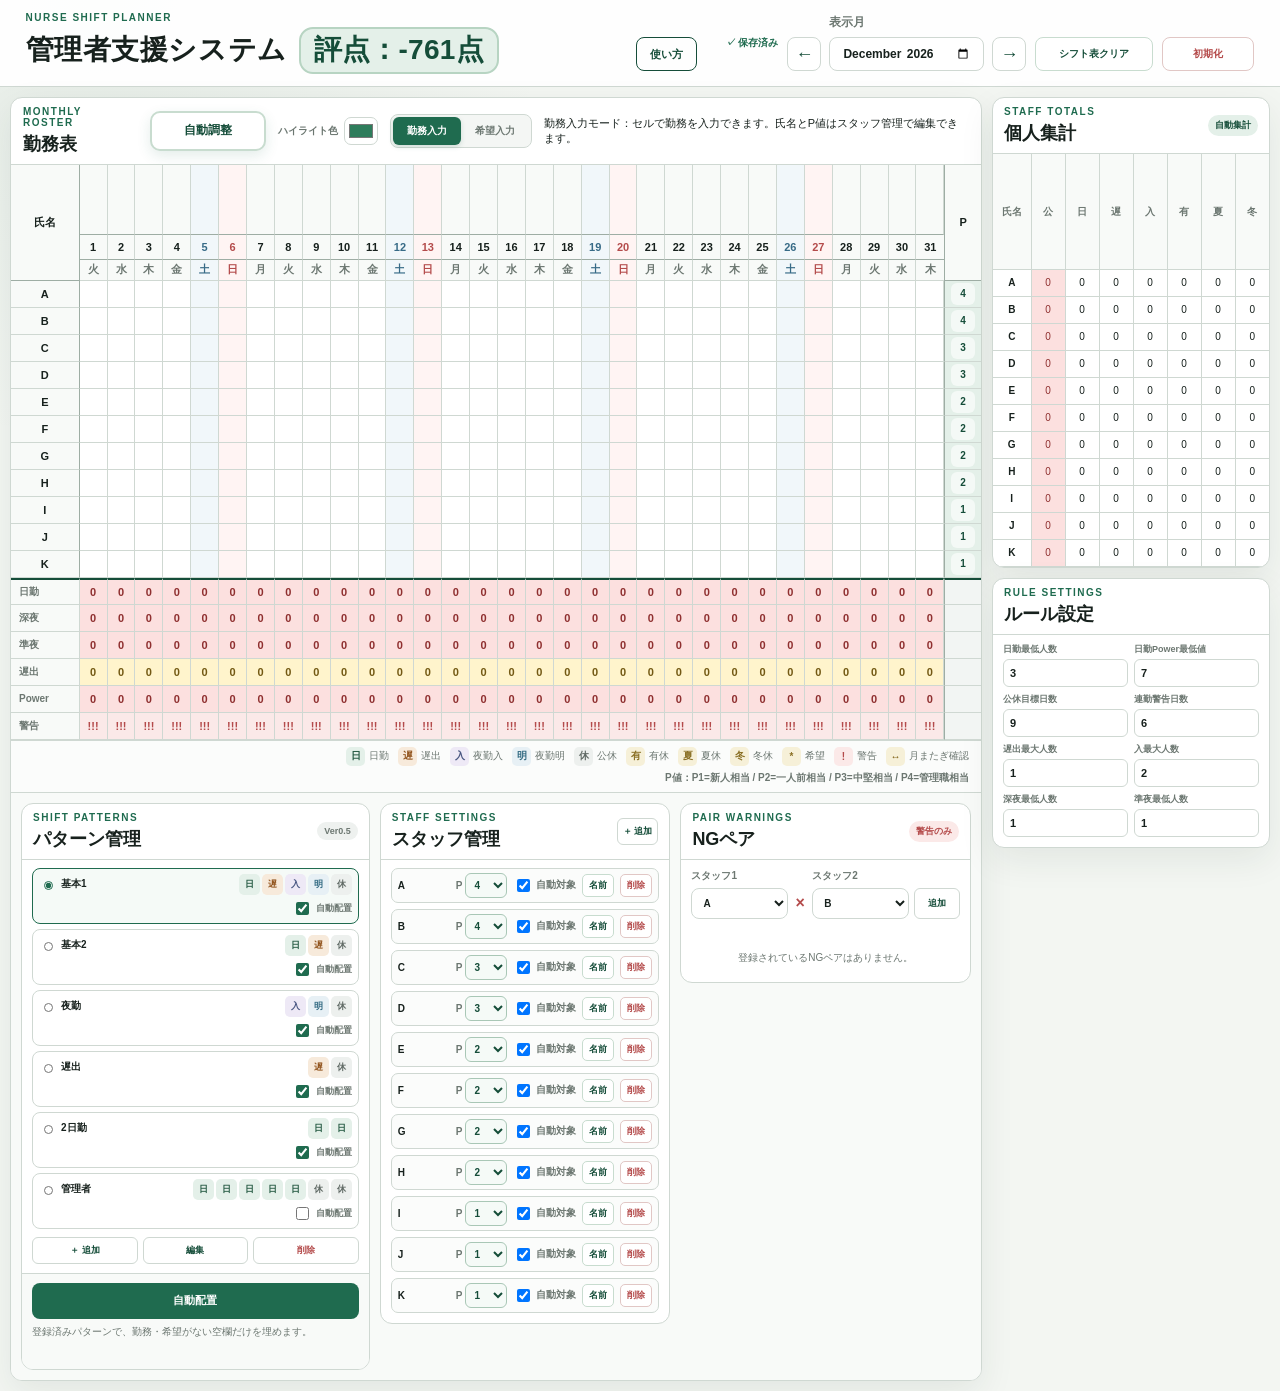
==== commit bb464767: "Add files via upload" ====
--- a/index.html
+++ b/index.html
@@ -20,17 +20,17 @@
               aria-expanded="false"
               aria-controls="shift-score-panel"
             >
-              シフトスコア：--点
+              評点：--点
             </button>
             <div id="shift-score-panel" class="shift-score-panel" hidden></div>
           </div>
-          <p class="power-legend">
-            P1=新人相当 / P2=一人前相当 / P3=中堅相当 / P4=管理職相当
-          </p>
         </div>
       </div>
 
       <div class="header-actions">
+        <a class="manual-link" href="docs/manual.html" target="_blank" rel="noopener">
+          使い方
+        </a>
         <span id="save-status" class="save-status" role="status" aria-live="polite">
           ✓ 保存済み
         </span>
@@ -88,18 +88,23 @@
           </table>
         </div>
 
-        <div class="legend table-legend" aria-label="勤務記号の凡例">
-          <span><i class="legend-chip shift-day">日</i>日勤</span>
-          <span><i class="legend-chip shift-late">遅</i>遅出</span>
-          <span><i class="legend-chip shift-night">入</i>夜勤入</span>
-          <span><i class="legend-chip shift-after">明</i>夜勤明</span>
-          <span><i class="legend-chip shift-off">休</i>公休</span>
-          <span><i class="legend-chip shift-paid">有</i>有休</span>
-          <span><i class="legend-chip shift-summer">夏</i>夏休</span>
-          <span><i class="legend-chip shift-winter">冬</i>冬休</span>
-          <span><i class="legend-chip request-legend">*</i>希望</span>
-          <span><i class="legend-chip warning-legend">!</i>警告</span>
-          <span><i class="legend-chip boundary-legend">↔</i>月またぎ確認</span>
+        <div class="table-legend" aria-label="勤務記号とP値の凡例">
+          <div class="legend legend-shifts">
+            <span><i class="legend-chip shift-day">日</i>日勤</span>
+            <span><i class="legend-chip shift-late">遅</i>遅出</span>
+            <span><i class="legend-chip shift-night">入</i>夜勤入</span>
+            <span><i class="legend-chip shift-after">明</i>夜勤明</span>
+            <span><i class="legend-chip shift-off">休</i>公休</span>
+            <span><i class="legend-chip shift-paid">有</i>有休</span>
+            <span><i class="legend-chip shift-summer">夏</i>夏休</span>
+            <span><i class="legend-chip shift-winter">冬</i>冬休</span>
+            <span><i class="legend-chip request-legend">*</i>希望</span>
+            <span><i class="legend-chip warning-legend">!</i>警告</span>
+            <span><i class="legend-chip boundary-legend">↔</i>月またぎ確認</span>
+          </div>
+          <p class="power-legend">
+            P値：P1=新人相当 / P2=一人前相当 / P3=中堅相当 / P4=管理職相当
+          </p>
         </div>
 
         <div class="settings-grid" aria-label="勤務表下の設定">
--- a/styles.css
+++ b/styles.css
@@ -78,6 +78,7 @@
 }
 
 .title-area {
+  flex: 1 1 auto;
   min-width: 0;
 }
 
@@ -95,13 +96,18 @@
 
 .shift-score {
   display: inline-flex;
-  padding: 4px 9px;
-  border: 1px solid #c8dccf;
-  border-radius: 999px;
+  align-items: center;
+  min-height: 42px;
+  padding: 6px 13px;
+  border: 2px solid #b7d4c2;
+  border-radius: 14px;
   color: var(--green-dark);
   background: var(--green-soft);
-  font-size: 11px;
+  font-size: clamp(20px, 2.4vw, 28px);
   font-weight: 900;
+  letter-spacing: 0.01em;
+  line-height: 1.1;
+  white-space: nowrap;
 }
 
 .shift-score:hover,
@@ -196,6 +202,7 @@
   color: var(--muted);
   font-size: 10px;
   font-weight: 700;
+  white-space: nowrap;
 }
 
 h2 {
@@ -204,15 +211,44 @@
 }
 
 .month-control {
+  flex: 0 0 auto;
   display: flex;
   align-items: end;
   gap: 8px;
+  white-space: nowrap;
 }
 
 .header-actions {
+  flex: 0 0 auto;
   display: flex;
   align-items: end;
+  flex-wrap: nowrap;
   gap: 9px;
+  white-space: nowrap;
+}
+
+.manual-link {
+  display: inline-flex;
+  min-height: 34px;
+  align-items: center;
+  justify-content: center;
+  padding: 0 13px;
+  border: 1px solid currentColor;
+  border-radius: 8px;
+  color: var(--green-dark);
+  background: transparent;
+  font-size: 11px;
+  font-weight: 900;
+  text-decoration: none;
+  white-space: nowrap;
+}
+
+.manual-link:hover,
+.manual-link:focus-visible {
+  border-color: var(--green);
+  outline: none;
+  background: var(--green-soft);
+  box-shadow: 0 0 0 3px rgba(31, 107, 79, 0.12);
 }
 
 .save-status {
@@ -276,12 +312,18 @@
 
 .clear-shifts-button,
 .reset-button {
+  min-width: 92px;
   height: 34px;
-  padding: 0 11px;
+  padding: 0 13px;
   border-radius: 8px;
   background: var(--paper);
   font-size: 10px;
   font-weight: 800;
+  white-space: nowrap;
+}
+
+.clear-shifts-button {
+  min-width: 118px;
 }
 
 .clear-shifts-button {
@@ -427,6 +469,25 @@
   gap: 5px 9px;
   color: var(--muted);
   font-size: 10px;
+}
+
+.table-legend {
+  display: grid;
+  gap: 5px;
+  justify-items: end;
+  padding: 6px 10px;
+  border-top: 1px solid var(--line);
+  background: #fbfcfb;
+}
+
+.legend-shifts,
+.table-legend .power-legend {
+  max-width: 100%;
+}
+
+.legend-shifts span,
+.table-legend .power-legend {
+  white-space: nowrap;
 }
 
 .legend span {
@@ -534,43 +595,19 @@
   font-weight: 700;
 }
 
-.staff-name-button {
-  position: relative;
-  display: block;
+.staff-name-label {
+  display: grid;
+  place-items: center;
   width: 100%;
   height: 100%;
-  padding: 0 12px 0 4px;
+  padding: 0 4px;
   overflow: hidden;
-  border: 0;
   color: var(--ink);
-  background: transparent;
   font-size: 11px;
   font-weight: 700;
   text-align: center;
-}
-
-.staff-name-button span {
-  display: block;
-  overflow: hidden;
   text-overflow: ellipsis;
   white-space: nowrap;
-}
-
-.staff-name-button::after {
-  position: absolute;
-  right: 3px;
-  bottom: 2px;
-  color: var(--green);
-  content: "✎";
-  font-size: 8px;
-  opacity: 0.6;
-}
-
-.staff-name-button:hover,
-.staff-name-button:focus-visible {
-  outline: 2px solid var(--green);
-  outline-offset: -2px;
-  background: var(--green-soft);
 }
 
 .power-column {
@@ -584,17 +621,16 @@
   font-weight: 800;
 }
 
-.power-select {
-  width: 30px;
-  height: 23px;
-  padding: 0 2px;
-  border: 1px solid #a9c7b6;
-  border-radius: 5px;
+.power-display {
+  display: inline-grid;
+  width: 24px;
+  height: 22px;
+  place-items: center;
+  border-radius: 6px;
   color: var(--green-dark);
-  background: #f5faf7;
-  font-size: 10px;
-  font-weight: 800;
-  text-align: center;
+  background: rgba(255, 255, 255, 0.58);
+  font-size: 10px;
+  font-weight: 800;
 }
 
 thead .power-column {
@@ -887,6 +923,12 @@
   border-top: 1px solid var(--line);
 }
 
+@media (min-width: 1121px) {
+  .legend-shifts {
+    flex-wrap: nowrap;
+  }
+}
+
 .sidebar {
   display: grid;
   align-content: start;
@@ -981,7 +1023,7 @@
 
 .staff-setting-item {
   display: grid;
-  grid-template-columns: minmax(0, 1fr) auto auto;
+  grid-template-columns: minmax(0, 1fr) auto auto auto auto;
   align-items: center;
   gap: 6px;
   min-height: 31px;
@@ -1007,15 +1049,40 @@
   white-space: nowrap;
 }
 
+.staff-power-setting select {
+  width: 42px;
+  height: 25px;
+  padding: 0 4px;
+  border: 1px solid #a9c7b6;
+  border-radius: 6px;
+  color: var(--green-dark);
+  background: #f5faf7;
+  font-size: 10px;
+  font-weight: 800;
+}
+
+.staff-edit-button,
 .staff-delete-button {
   min-height: 23px;
   padding: 0 6px;
+  border-radius: 5px;
+  background: var(--paper);
+  font-size: 9px;
+  font-weight: 800;
+}
+
+.staff-edit-button {
+  border: 1px solid #c8dccf;
+  color: var(--green-dark);
+}
+
+.staff-edit-button:hover {
+  background: var(--green-soft);
+}
+
+.staff-delete-button {
   border: 1px solid #e1c7c5;
-  border-radius: 5px;
   color: var(--red);
-  background: var(--paper);
-  font-size: 9px;
-  font-weight: 800;
 }
 
 .staff-delete-button:disabled {
@@ -1828,6 +1895,12 @@
   }
 }
 
+@media (max-width: 900px) {
+  .header-actions {
+    flex-wrap: wrap;
+  }
+}
+
 @media (max-width: 1120px) {
   .app-shell {
     grid-template-columns: 1fr;
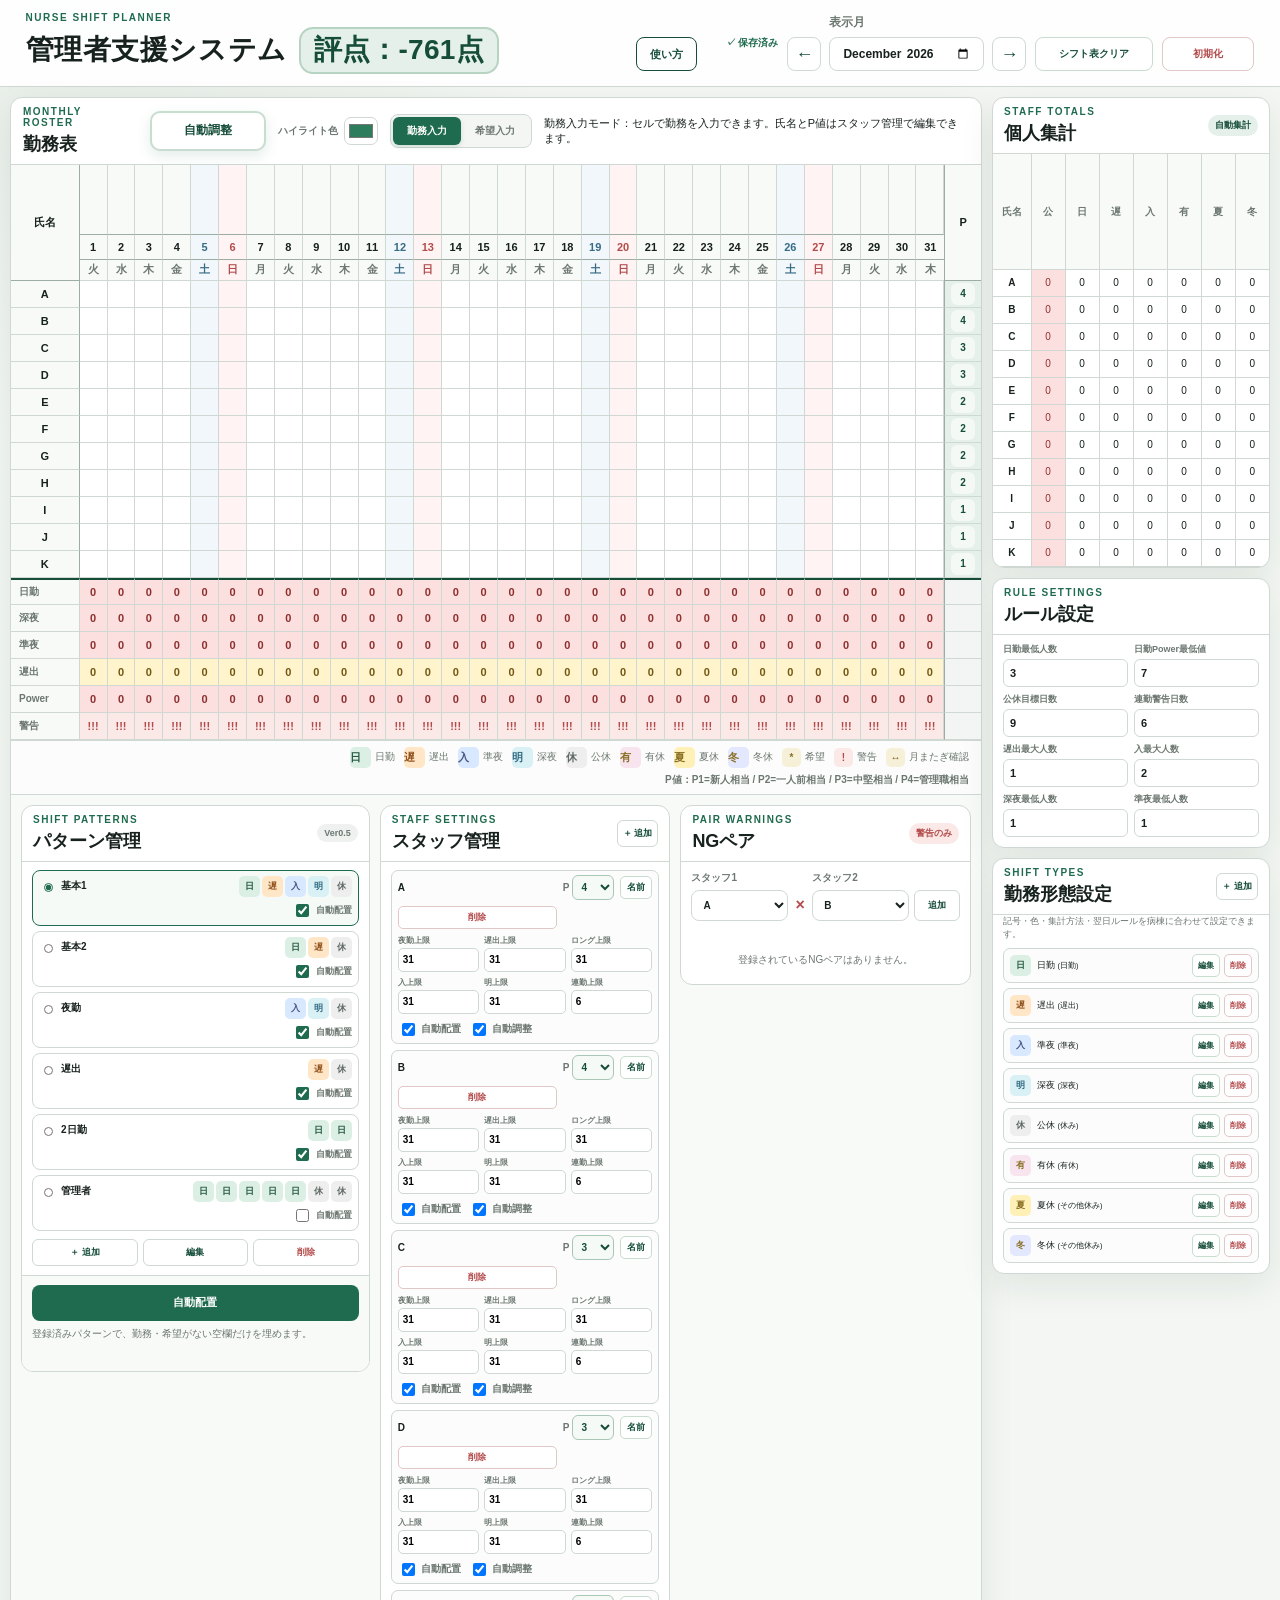
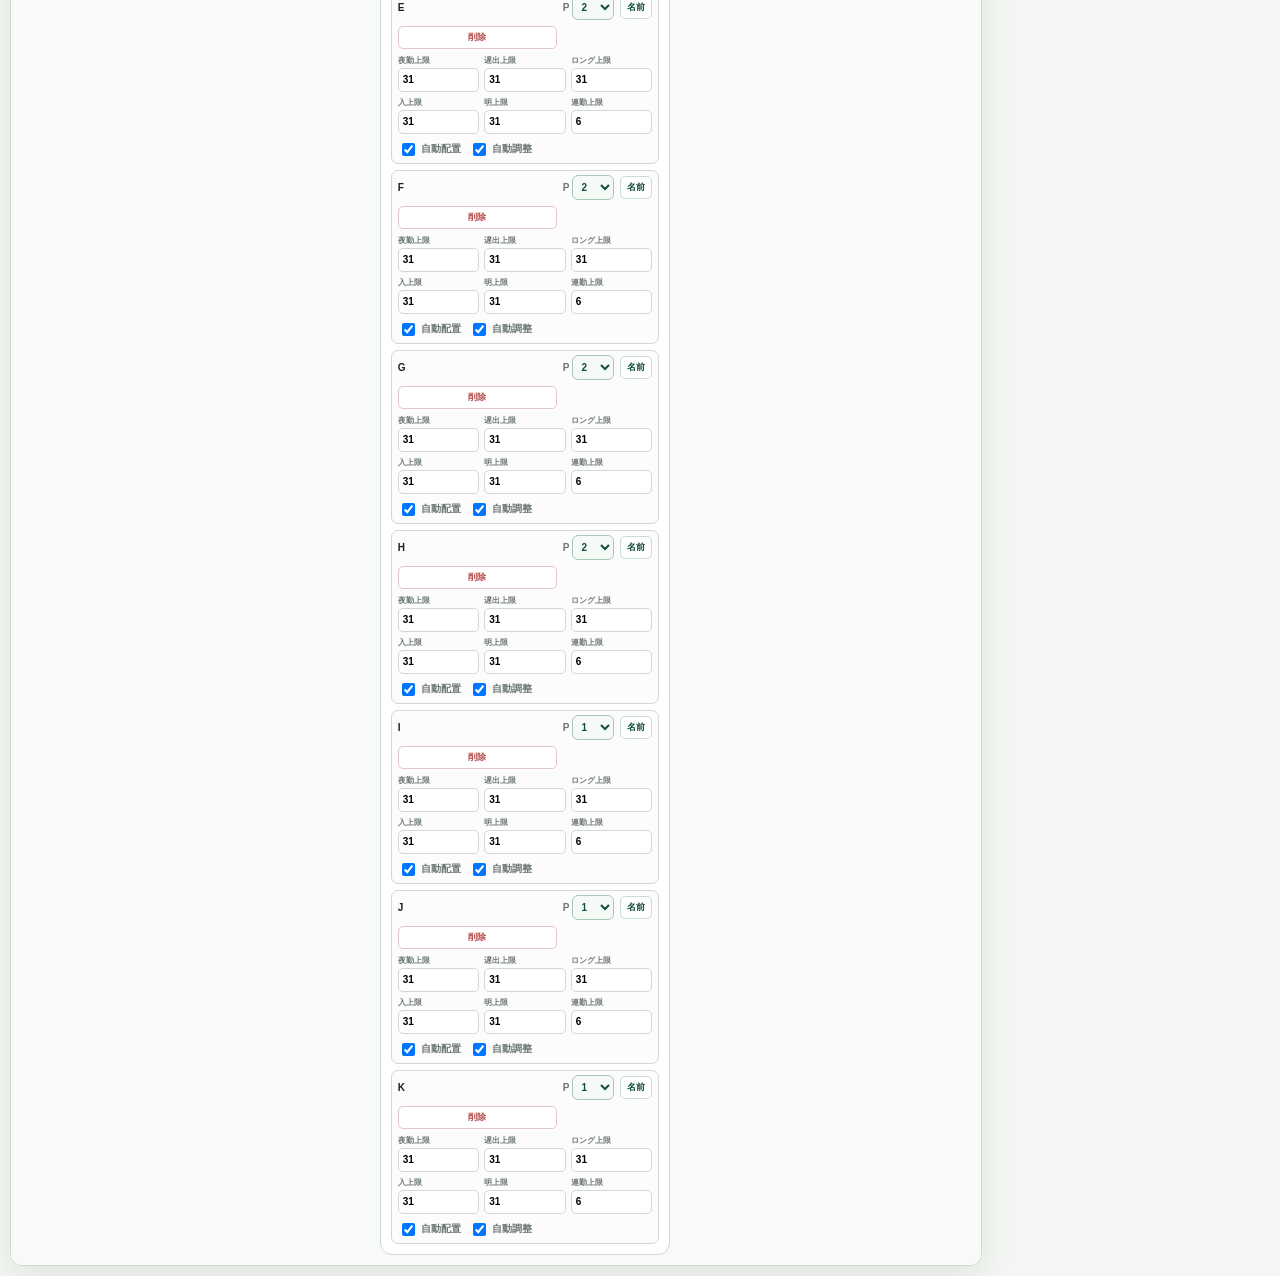
==== commit e05f50b5: "Add files via upload" ====
--- a/index.html
+++ b/index.html
@@ -89,7 +89,7 @@
         </div>
 
         <div class="table-legend" aria-label="勤務記号とP値の凡例">
-          <div class="legend legend-shifts">
+          <div id="shift-type-legend" class="legend legend-shifts">
             <span><i class="legend-chip shift-day">日</i>日勤</span>
             <span><i class="legend-chip shift-late">遅</i>遅出</span>
             <span><i class="legend-chip shift-night">入</i>夜勤入</span>
@@ -207,6 +207,18 @@
           </div>
           <div id="rule-settings" class="rule-settings"></div>
         </section>
+
+        <section class="side-card shift-type-card" aria-labelledby="shift-type-heading">
+          <div class="card-heading">
+            <div>
+              <p class="section-kicker">SHIFT TYPES</p>
+              <h2 id="shift-type-heading">勤務形態設定</h2>
+            </div>
+            <button id="add-shift-type" class="compact-button" type="button">＋ 追加</button>
+          </div>
+          <p class="shift-type-help">記号・色・集計方法・翌日ルールを病棟に合わせて設定できます。</p>
+          <div id="shift-type-list" class="shift-type-list"></div>
+        </section>
       </aside>
     </main>
 
@@ -308,6 +320,53 @@
       </form>
     </dialog>
 
+    <dialog id="shift-type-dialog" class="shift-type-dialog">
+      <form id="shift-type-form">
+        <div class="dialog-heading">
+          <div>
+            <p class="section-kicker">SHIFT TYPE EDITOR</p>
+            <h2 id="shift-type-dialog-title">勤務形態追加</h2>
+          </div>
+          <button id="shift-type-close" class="dialog-close" type="button" aria-label="閉じる">&times;</button>
+        </div>
+
+        <div class="shift-type-basic-fields">
+          <label class="dialog-field"><span>記号</span><input id="shift-type-symbol" type="text" maxlength="4" required /></label>
+          <label class="dialog-field"><span>名称</span><input id="shift-type-name" type="text" maxlength="20" required /></label>
+          <label class="dialog-field"><span>区分</span><select id="shift-type-category"></select></label>
+          <label class="dialog-field"><span>色</span><input id="shift-type-color" type="color" value="#dcefe5" /></label>
+        </div>
+
+        <fieldset class="shift-type-flags">
+          <legend>勤務・集計属性</legend>
+          <label><input type="checkbox" data-shift-type-flag="isWork" />勤務扱い</label>
+          <label><input type="checkbox" data-shift-type-flag="isRest" />休み扱い</label>
+          <label><input type="checkbox" data-shift-type-flag="countsAsDay" />日勤人数</label>
+          <label><input type="checkbox" data-shift-type-flag="countsAsLate" />遅出人数</label>
+          <label><input type="checkbox" data-shift-type-flag="countsAsEvening" />準夜人数</label>
+          <label><input type="checkbox" data-shift-type-flag="countsAsDeepNight" />深夜人数</label>
+          <label><input type="checkbox" data-shift-type-flag="countsAsPublicHoliday" />公休</label>
+          <label><input type="checkbox" data-shift-type-flag="countsAsPaid" />有休</label>
+          <label><input type="checkbox" data-shift-type-flag="countsAsSummer" />夏休</label>
+          <label><input type="checkbox" data-shift-type-flag="countsAsWinter" />冬休</label>
+          <label><input type="checkbox" data-shift-type-flag="countsForPower" />Power</label>
+          <label><input type="checkbox" data-shift-type-flag="countsForConsecutive" />連勤</label>
+          <label><input type="checkbox" data-shift-type-flag="useForAuto" />自動配置で使用</label>
+          <label><input type="checkbox" data-shift-type-flag="blockedBeforeRequestedOff" />希望休の前日は禁止</label>
+        </fieldset>
+
+        <div class="shift-type-rule-fields">
+          <label class="dialog-field"><span>翌日に必要な勤務</span><select id="shift-type-required-next"></select></label>
+          <label class="dialog-field"><span>翌日に禁止する勤務（複数可）</span><select id="shift-type-forbidden-next" multiple size="5"></select></label>
+        </div>
+        <p id="shift-type-error" class="form-error" role="alert"></p>
+        <div class="dialog-actions">
+          <button id="shift-type-cancel" class="secondary-button" type="button">キャンセル</button>
+          <button class="primary-button dialog-primary" type="submit">保存</button>
+        </div>
+      </form>
+    </dialog>
+
     <script src="warning-logic.js"></script>
     <script src="app.js"></script>
   </body>
--- a/styles.css
+++ b/styles.css
@@ -505,6 +505,12 @@
   font-weight: 800;
 }
 
+.shift-mark.shift-custom {
+  color: #173326;
+  background: var(--shift-type-color, #e6eee9);
+  border-color: color-mix(in srgb, var(--shift-type-color, #e6eee9) 65%, #567064);
+}
+
 .legend-chip {
   width: 19px;
   height: 19px;
@@ -1023,7 +1029,7 @@
 
 .staff-setting-item {
   display: grid;
-  grid-template-columns: minmax(0, 1fr) auto auto auto auto;
+  grid-template-columns: minmax(90px, 1fr) auto auto;
   align-items: center;
   gap: 6px;
   min-height: 31px;
@@ -1033,6 +1039,35 @@
   background: #fbfcfb;
   font-size: 10px;
   font-weight: 800;
+}
+
+.staff-setting-controls {
+  grid-column: 1 / -1;
+  display: grid;
+  grid-template-columns: repeat(3, minmax(58px, 1fr));
+  gap: 5px;
+}
+
+.staff-limit-setting {
+  display: grid !important;
+  gap: 2px !important;
+  font-size: 8px;
+}
+
+.staff-limit-setting input {
+  width: 100%;
+  height: 24px;
+  padding: 0 4px;
+  border: 1px solid var(--line);
+  border-radius: 5px;
+  font-size: 10px;
+}
+
+.staff-auto-settings {
+  grid-column: 1 / -1;
+  display: flex;
+  flex-wrap: wrap;
+  gap: 8px;
 }
 
 .staff-setting-item > span {
@@ -1112,6 +1147,56 @@
   background: var(--paper);
   font-size: 11px;
   font-weight: 800;
+}
+
+.shift-type-help {
+  margin: 0;
+  padding: 0 10px 7px;
+  color: var(--muted);
+  font-size: 9px;
+}
+
+.shift-type-list {
+  display: grid;
+  gap: 5px;
+  padding: 0 10px 10px;
+}
+
+.shift-type-item {
+  display: grid;
+  grid-template-columns: auto minmax(0, 1fr) auto;
+  align-items: center;
+  gap: 6px;
+  padding: 5px 6px;
+  border: 1px solid var(--line);
+  border-radius: 7px;
+  background: #fbfcfb;
+  font-size: 9px;
+}
+
+.shift-type-item-name {
+  overflow: hidden;
+  text-overflow: ellipsis;
+  white-space: nowrap;
+}
+
+.shift-type-item-actions { display: flex; gap: 4px; }
+.shift-type-item-actions button { min-height: 23px; padding: 0 5px; font-size: 8px; }
+
+.shift-type-dialog { width: min(720px, calc(100vw - 24px)); }
+.shift-type-dialog::backdrop { background: rgba(15, 28, 21, 0.45); }
+.shift-type-dialog form { display: grid; gap: 14px; }
+.shift-type-basic-fields,
+.shift-type-rule-fields { display: grid; grid-template-columns: repeat(2, 1fr); gap: 10px; }
+.shift-type-dialog select { min-height: 36px; border: 1px solid var(--line); border-radius: 7px; background: var(--paper); }
+.shift-type-flags { display: grid; grid-template-columns: repeat(3, 1fr); gap: 8px; border: 1px solid var(--line); border-radius: 8px; padding: 10px; }
+.shift-type-flags legend { padding: 0 5px; font-size: 11px; font-weight: 800; }
+.shift-type-flags label { display: flex; align-items: center; gap: 5px; font-size: 10px; }
+
+@media (max-width: 700px) {
+  .shift-type-basic-fields,
+  .shift-type-rule-fields,
+  .shift-type-flags { grid-template-columns: 1fr 1fr; }
 }
 
 .pattern-list {
@@ -1655,7 +1740,8 @@
 }
 
 .pattern-dialog,
-.staff-name-dialog {
+.staff-name-dialog,
+.shift-type-dialog {
   width: min(440px, calc(100% - 32px));
   padding: 0;
   border: 1px solid var(--line);
@@ -1665,14 +1751,20 @@
 }
 
 .pattern-dialog::backdrop,
-.staff-name-dialog::backdrop {
+.staff-name-dialog::backdrop,
+.shift-type-dialog::backdrop {
   background: rgba(17, 27, 22, 0.4);
   backdrop-filter: blur(2px);
 }
 
 .pattern-dialog form,
-.staff-name-dialog form {
+.staff-name-dialog form,
+.shift-type-dialog form {
   padding: 20px;
+}
+
+.shift-type-dialog {
+  width: min(720px, calc(100% - 32px));
 }
 
 .warning-dialog::backdrop {
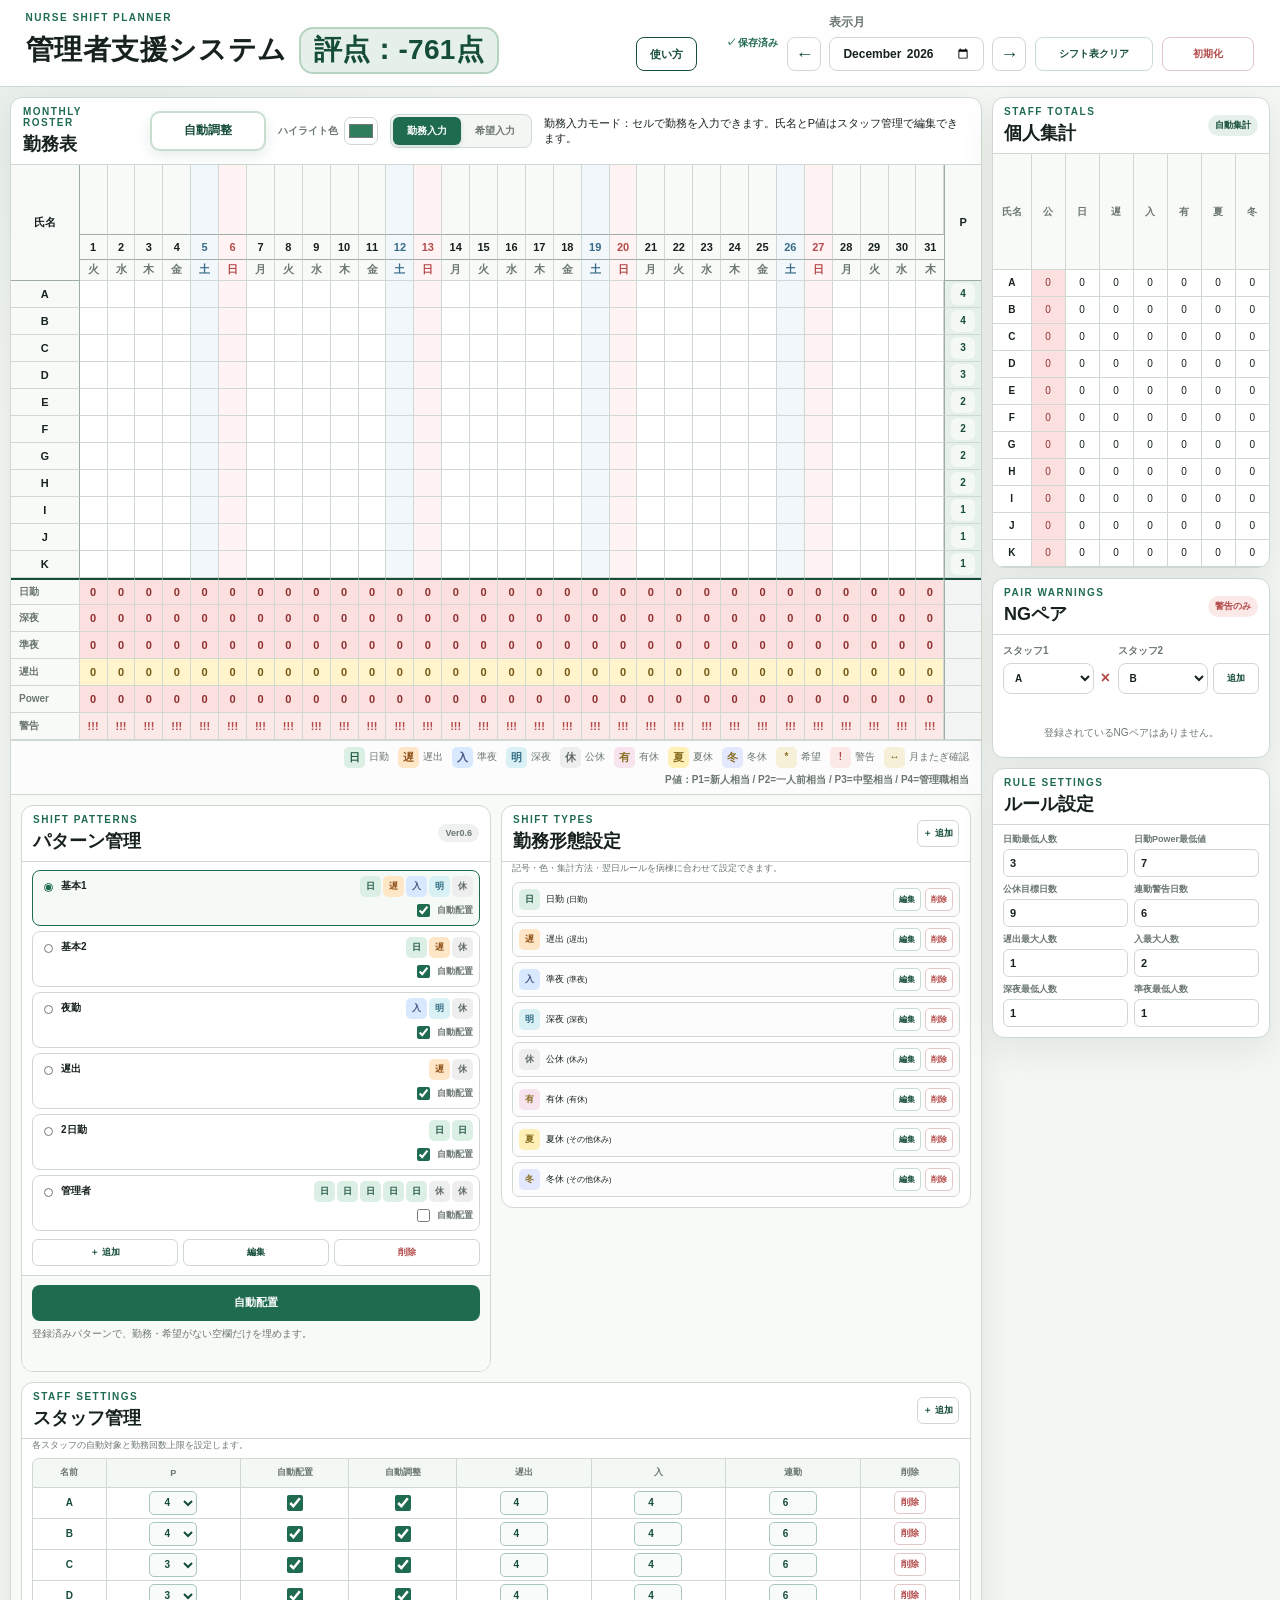
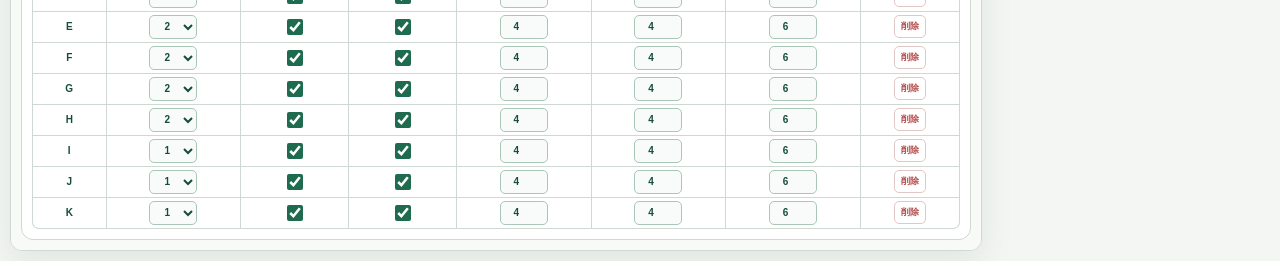
==== commit c7446bc5: "Add files via upload" ====
--- a/index.html
+++ b/index.html
@@ -3,7 +3,7 @@
   <head>
     <meta charset="UTF-8" />
     <meta name="viewport" content="width=device-width, initial-scale=1.0" />
-    <title>管理者支援システム Ver0.5</title>
+    <title>管理者支援システム Ver0.6</title>
     <link rel="stylesheet" href="styles.css" />
   </head>
   <body>
@@ -114,7 +114,7 @@
                 <p class="section-kicker">SHIFT PATTERNS</p>
                 <h2 id="pattern-heading">パターン管理</h2>
               </div>
-              <span class="version-badge">Ver0.5</span>
+              <span class="version-badge">Ver0.6</span>
             </div>
 
             <div id="pattern-list" class="pattern-list" role="group" aria-label="パターン選択"></div>
@@ -143,6 +143,18 @@
             </div>
           </section>
 
+          <section class="side-card shift-type-card" aria-labelledby="shift-type-heading">
+            <div class="card-heading">
+              <div>
+                <p class="section-kicker">SHIFT TYPES</p>
+                <h2 id="shift-type-heading">勤務形態設定</h2>
+              </div>
+              <button id="add-shift-type" class="compact-button" type="button">＋ 追加</button>
+            </div>
+            <p class="shift-type-help">記号・色・集計方法・翌日ルールを病棟に合わせて設定できます。</p>
+            <div id="shift-type-list" class="shift-type-list"></div>
+          </section>
+
           <section class="side-card staff-card" aria-labelledby="staff-settings-heading">
             <div class="card-heading">
               <div>
@@ -151,33 +163,8 @@
               </div>
               <button id="add-staff" class="compact-button" type="button">＋ 追加</button>
             </div>
+            <p class="staff-settings-help">各スタッフの自動対象と勤務回数上限を設定します。</p>
             <div id="staff-settings-list" class="staff-settings-list"></div>
-          </section>
-
-          <section class="side-card ng-pair-card" aria-labelledby="ng-pair-heading">
-            <div class="card-heading">
-              <div>
-                <p class="section-kicker">PAIR WARNINGS</p>
-                <h2 id="ng-pair-heading">NGペア</h2>
-              </div>
-              <span class="warning-badge">警告のみ</span>
-            </div>
-
-            <div class="ng-pair-form">
-              <label>
-                <span>スタッフ1</span>
-                <select id="ng-pair-first"></select>
-              </label>
-              <span class="ng-pair-symbol" aria-hidden="true">&times;</span>
-              <label>
-                <span>スタッフ2</span>
-                <select id="ng-pair-second"></select>
-              </label>
-              <button id="add-ng-pair" class="compact-button" type="button">追加</button>
-            </div>
-
-            <p id="ng-pair-error" class="ng-pair-error" role="alert"></p>
-            <div id="ng-pair-list" class="ng-pair-list" aria-label="登録済みNGペア"></div>
           </section>
         </div>
       </section>
@@ -198,6 +185,24 @@
           </div>
         </section>
 
+        <section class="side-card ng-pair-card" aria-labelledby="ng-pair-heading">
+          <div class="card-heading">
+            <div>
+              <p class="section-kicker">PAIR WARNINGS</p>
+              <h2 id="ng-pair-heading">NGペア</h2>
+            </div>
+            <span class="warning-badge">警告のみ</span>
+          </div>
+          <div class="ng-pair-form">
+            <label><span>スタッフ1</span><select id="ng-pair-first"></select></label>
+            <span class="ng-pair-symbol" aria-hidden="true">&times;</span>
+            <label><span>スタッフ2</span><select id="ng-pair-second"></select></label>
+            <button id="add-ng-pair" class="compact-button" type="button">追加</button>
+          </div>
+          <p id="ng-pair-error" class="ng-pair-error" role="alert"></p>
+          <div id="ng-pair-list" class="ng-pair-list" aria-label="登録済みNGペア"></div>
+        </section>
+
         <section class="side-card rule-card" aria-labelledby="rule-settings-heading">
           <div class="card-heading">
             <div>
@@ -208,17 +213,6 @@
           <div id="rule-settings" class="rule-settings"></div>
         </section>
 
-        <section class="side-card shift-type-card" aria-labelledby="shift-type-heading">
-          <div class="card-heading">
-            <div>
-              <p class="section-kicker">SHIFT TYPES</p>
-              <h2 id="shift-type-heading">勤務形態設定</h2>
-            </div>
-            <button id="add-shift-type" class="compact-button" type="button">＋ 追加</button>
-          </div>
-          <p class="shift-type-help">記号・色・集計方法・翌日ルールを病棟に合わせて設定できます。</p>
-          <div id="shift-type-list" class="shift-type-list"></div>
-        </section>
       </aside>
     </main>
 
@@ -357,7 +351,10 @@
 
         <div class="shift-type-rule-fields">
           <label class="dialog-field"><span>翌日に必要な勤務</span><select id="shift-type-required-next"></select></label>
-          <label class="dialog-field"><span>翌日に禁止する勤務（複数可）</span><select id="shift-type-forbidden-next" multiple size="5"></select></label>
+          <fieldset class="forbidden-next-field">
+            <legend>翌日に禁止する勤務（複数可）</legend>
+            <div id="shift-type-forbidden-next" class="forbidden-next-options"></div>
+          </fieldset>
         </div>
         <p id="shift-type-error" class="form-error" role="alert"></p>
         <div class="dialog-actions">
--- a/styles.css
+++ b/styles.css
@@ -374,12 +374,16 @@
 
 .settings-grid {
   display: grid;
-  grid-template-columns: minmax(280px, 1.2fr) minmax(220px, 1fr) minmax(220px, 1fr);
+  grid-template-columns: repeat(2, minmax(0, 1fr));
   gap: 10px;
   align-items: start;
   padding: 10px;
   border-top: 1px solid var(--line);
   background: #f8faf8;
+}
+
+.settings-grid .staff-card {
+  grid-column: 1 / -1;
 }
 
 .settings-grid .side-card,
@@ -490,10 +494,13 @@
   white-space: nowrap;
 }
 
-.legend span {
+.legend > span {
   display: inline-flex;
   align-items: center;
   gap: 4px;
+  min-height: 21px;
+  line-height: 1;
+  vertical-align: middle;
 }
 
 .legend-chip,
@@ -512,8 +519,15 @@
 }
 
 .legend-chip {
-  width: 19px;
-  height: 19px;
+  display: inline-flex;
+  width: 21px;
+  height: 21px;
+  min-width: 21px;
+  align-items: center;
+  justify-content: center;
+  padding: 0;
+  line-height: 1;
+  vertical-align: middle;
 }
 
 .request-legend {
@@ -780,6 +794,16 @@
   font-size: 11px;
 }
 
+.legend .shift-mark {
+  display: inline-flex;
+  flex: none;
+  align-items: center;
+  justify-content: center;
+  padding: 0;
+  line-height: 1;
+  vertical-align: middle;
+}
+
 .legend .request-star,
 .pattern-shifts .request-star,
 .cell-pattern-shifts .request-star,
@@ -1020,81 +1044,97 @@
   min-height: 27px;
 }
 
-.staff-settings-list,
 .rule-settings {
   display: grid;
   gap: 6px;
   padding: 8px 10px 10px;
 }
 
-.staff-setting-item {
-  display: grid;
-  grid-template-columns: minmax(90px, 1fr) auto auto;
-  align-items: center;
-  gap: 6px;
-  min-height: 31px;
-  padding: 4px 6px;
-  border: 1px solid var(--line);
-  border-radius: 7px;
-  background: #fbfcfb;
-  font-size: 10px;
-  font-weight: 800;
-}
-
-.staff-setting-controls {
-  grid-column: 1 / -1;
-  display: grid;
-  grid-template-columns: repeat(3, minmax(58px, 1fr));
-  gap: 5px;
-}
-
-.staff-limit-setting {
-  display: grid !important;
-  gap: 2px !important;
-  font-size: 8px;
-}
-
-.staff-limit-setting input {
+.staff-settings-help {
+  margin: 0;
+  padding: 0 10px 6px;
+  color: var(--muted);
+  font-size: 9px;
+}
+
+.staff-settings-list {
   width: 100%;
+  overflow-x: auto;
+  padding: 0 10px 10px;
+}
+
+.staff-settings-table {
+  width: 100%;
+  min-width: 720px;
+  border-collapse: separate;
+  border-spacing: 0;
+  font-size: 10px;
+  text-align: center;
+}
+
+.staff-settings-table th,
+.staff-settings-table td {
+  height: 30px;
+  padding: 3px 6px;
+  border-right: 1px solid var(--line);
+  border-bottom: 1px solid var(--line);
+  background: var(--paper);
+  white-space: nowrap;
+}
+
+.staff-settings-table thead th {
+  position: sticky;
+  top: 0;
+  z-index: 1;
+  border-top: 1px solid var(--line);
+  color: var(--muted);
+  background: #f4f8f5;
+  font-size: 9px;
+}
+
+.staff-settings-table tr > :first-child { border-left: 1px solid var(--line); }
+.staff-settings-table thead tr > :first-child { border-top-left-radius: 7px; }
+.staff-settings-table thead tr > :last-child { border-top-right-radius: 7px; }
+.staff-settings-table tbody tr:last-child > :first-child { border-bottom-left-radius: 7px; }
+.staff-settings-table tbody tr:last-child > :last-child { border-bottom-right-radius: 7px; }
+
+.staff-settings-table tbody tr:hover th,
+.staff-settings-table tbody tr:hover td { background: #f8fbf9; }
+
+.staff-settings-table select,
+.staff-limit-input {
+  width: 48px;
   height: 24px;
   padding: 0 4px;
-  border: 1px solid var(--line);
+  border: 1px solid #a9c7b6;
   border-radius: 5px;
-  font-size: 10px;
-}
-
-.staff-auto-settings {
-  grid-column: 1 / -1;
-  display: flex;
-  flex-wrap: wrap;
-  gap: 8px;
-}
-
-.staff-setting-item > span {
+  color: var(--green-dark);
+  background: #f8fbf9;
+  font-size: 10px;
+  font-weight: 800;
+  text-align: center;
+}
+
+.staff-settings-table input[type="checkbox"] {
+  width: 16px;
+  height: 16px;
+  accent-color: var(--green);
+}
+
+.staff-name-edit {
+  max-width: 160px;
   overflow: hidden;
+  padding: 2px 6px;
+  border: 0;
+  color: var(--green-dark);
+  background: transparent;
+  font-size: 10px;
+  font-weight: 800;
   text-overflow: ellipsis;
   white-space: nowrap;
 }
 
-.staff-setting-item label {
-  display: inline-flex;
-  align-items: center;
-  gap: 3px;
-  color: var(--muted);
-  white-space: nowrap;
-}
-
-.staff-power-setting select {
-  width: 42px;
-  height: 25px;
-  padding: 0 4px;
-  border: 1px solid #a9c7b6;
-  border-radius: 6px;
-  color: var(--green-dark);
-  background: #f5faf7;
-  font-size: 10px;
-  font-weight: 800;
-}
+.staff-name-edit:hover { text-decoration: underline; }
 
 .staff-edit-button,
 .staff-delete-button {
@@ -1192,6 +1232,45 @@
 .shift-type-flags { display: grid; grid-template-columns: repeat(3, 1fr); gap: 8px; border: 1px solid var(--line); border-radius: 8px; padding: 10px; }
 .shift-type-flags legend { padding: 0 5px; font-size: 11px; font-weight: 800; }
 .shift-type-flags label { display: flex; align-items: center; gap: 5px; font-size: 10px; }
+
+.forbidden-next-field {
+  min-width: 0;
+  margin: 0;
+  padding: 8px;
+  border: 1px solid var(--line);
+  border-radius: 8px;
+}
+
+.forbidden-next-field legend {
+  padding: 0 4px;
+  color: var(--muted);
+  font-size: 11px;
+  font-weight: 800;
+}
+
+.forbidden-next-options {
+  display: grid;
+  grid-template-columns: repeat(2, minmax(0, 1fr));
+  gap: 5px;
+  max-height: 190px;
+  overflow-y: auto;
+}
+
+.forbidden-next-options label {
+  display: flex;
+  min-width: 0;
+  align-items: center;
+  gap: 5px;
+  padding: 4px 5px;
+  border-radius: 6px;
+  background: #f8faf8;
+  font-size: 10px;
+  cursor: pointer;
+}
+
+.forbidden-next-options label:hover { background: var(--green-soft); }
+.forbidden-next-options .shift-mark { flex: none; }
+.forbidden-next-options label > span:last-child { overflow: hidden; text-overflow: ellipsis; white-space: nowrap; }
 
 @media (max-width: 700px) {
   .shift-type-basic-fields,
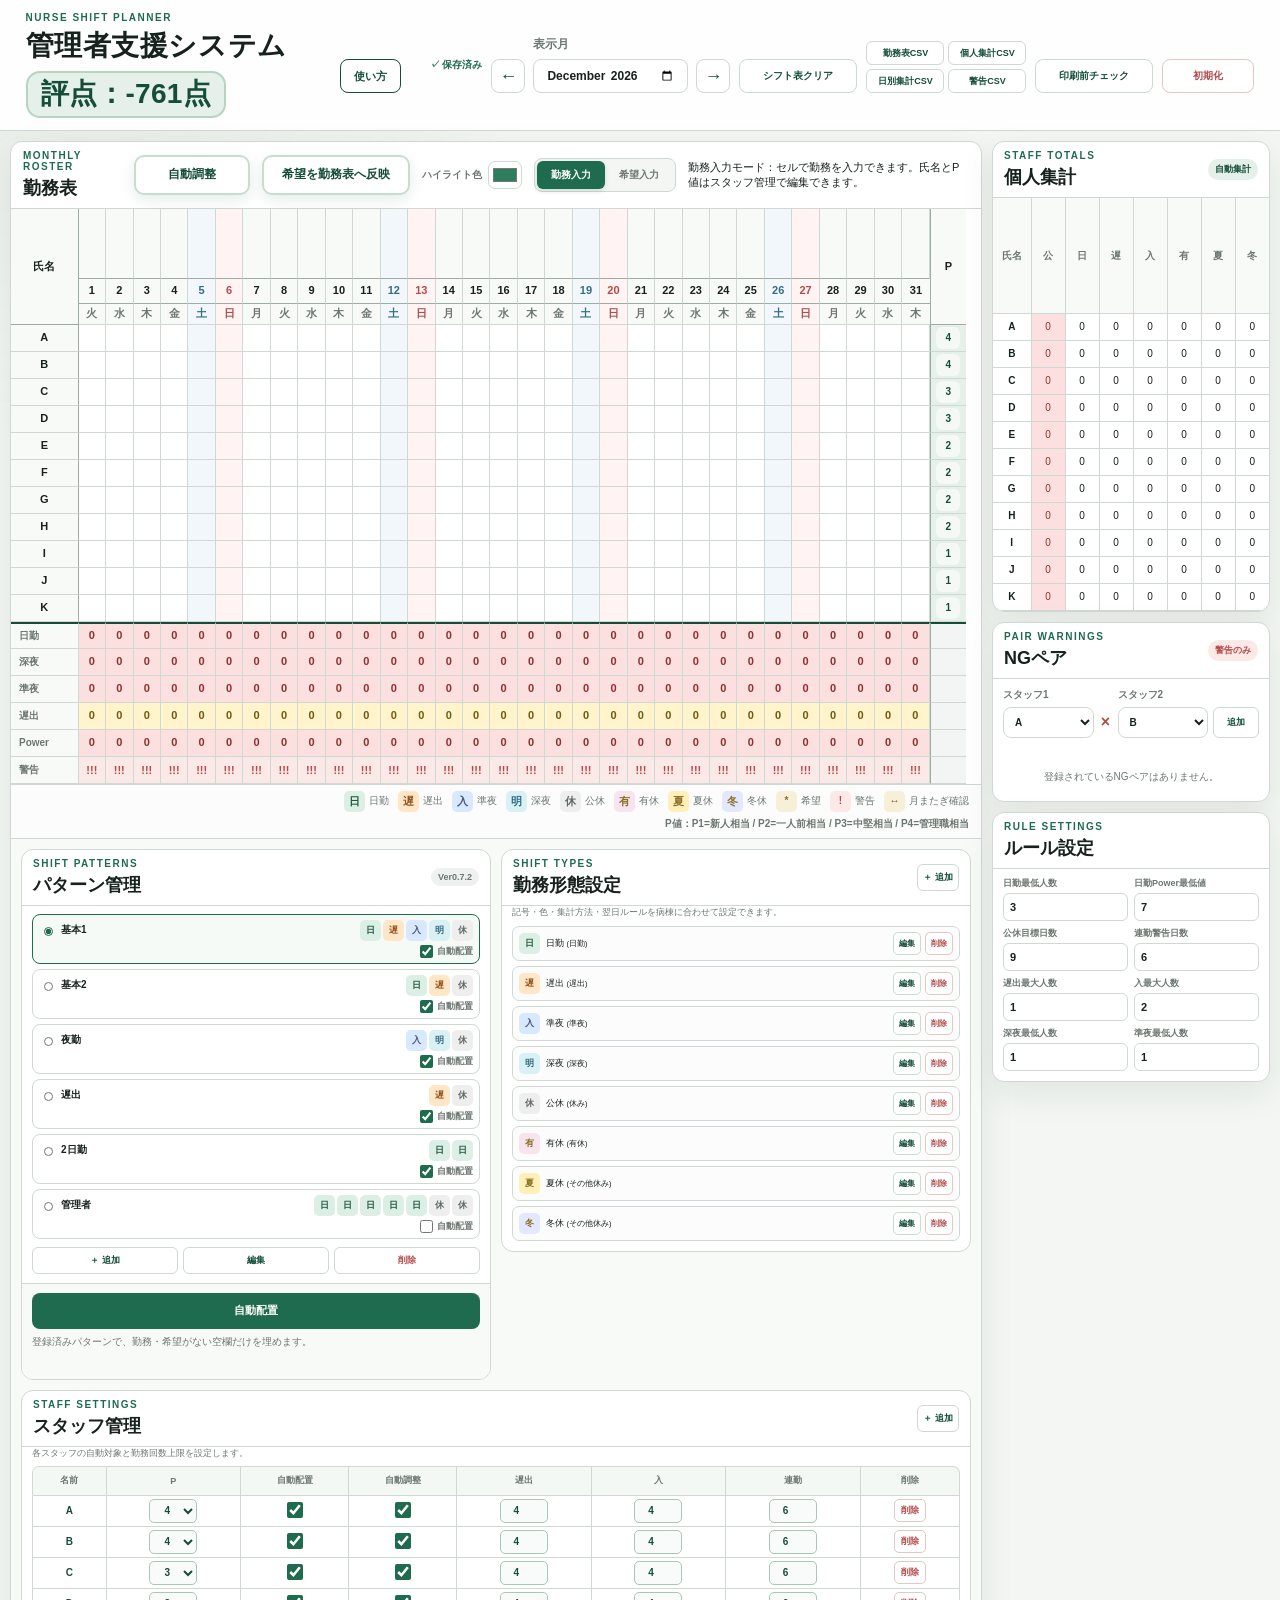
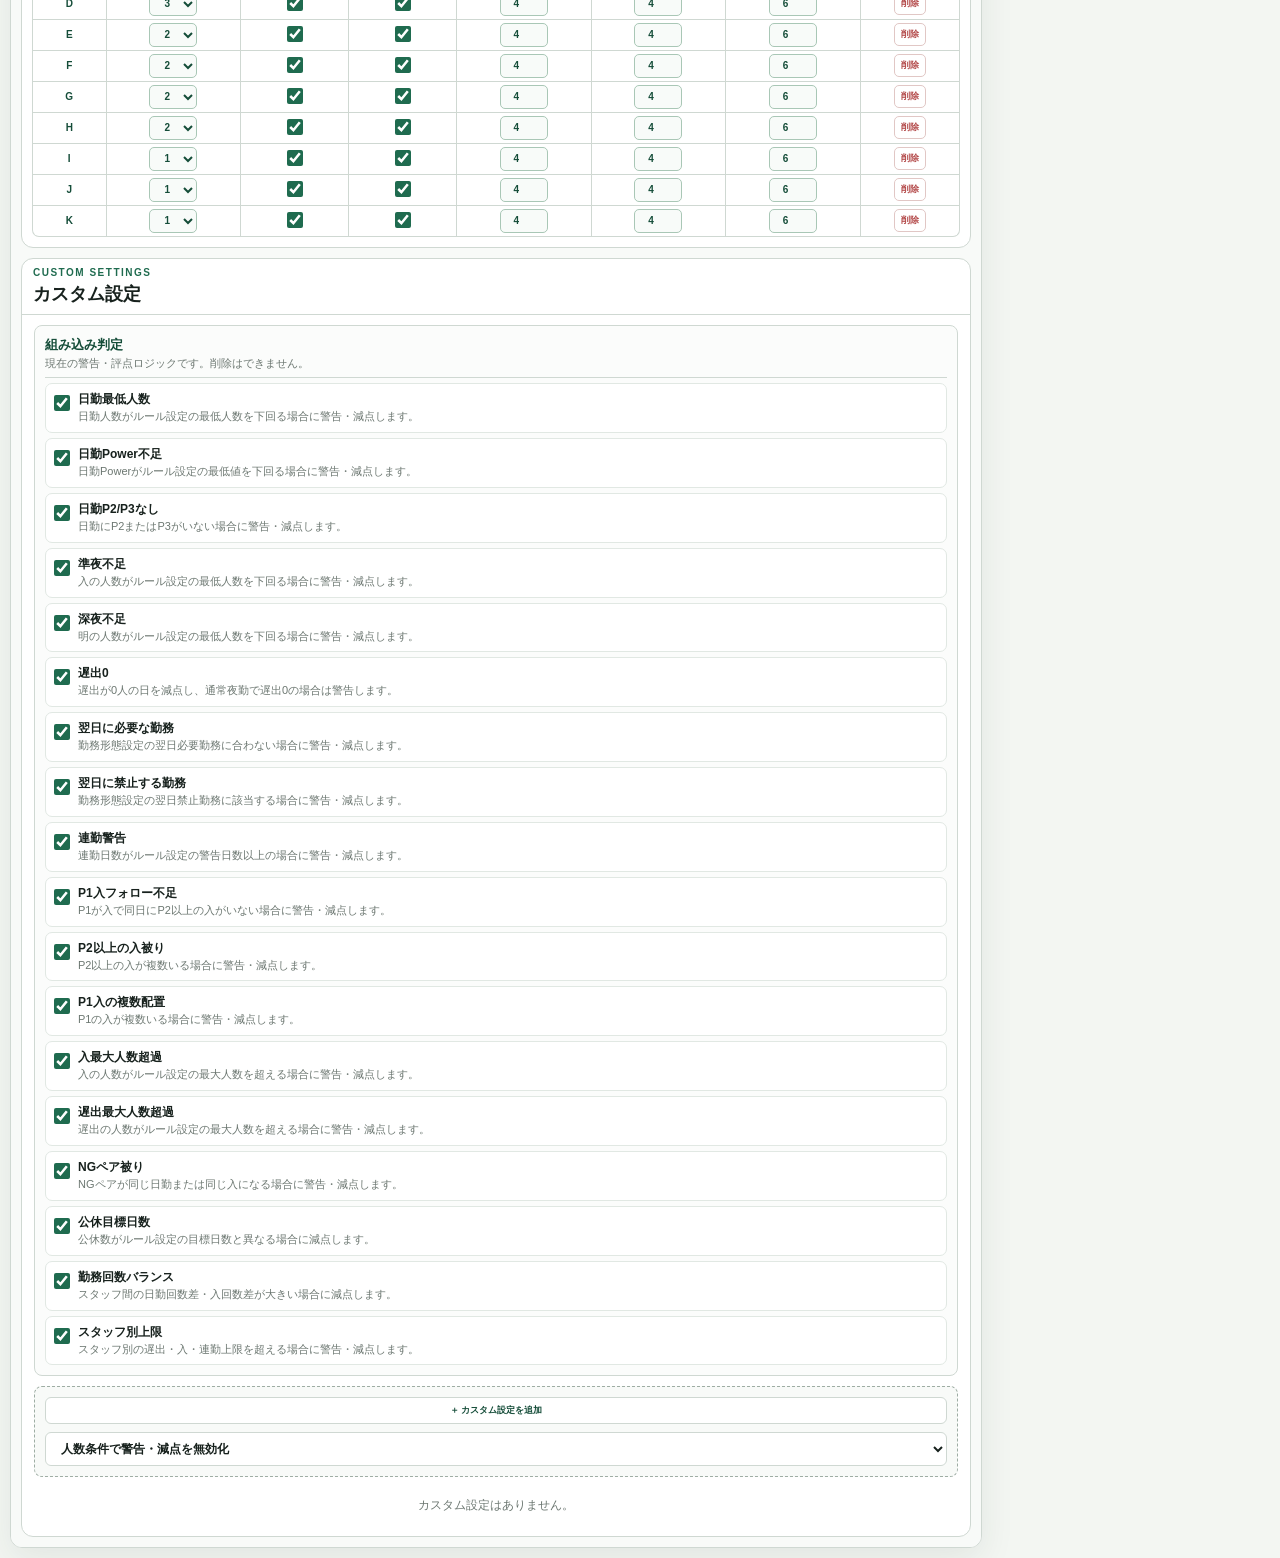
==== commit 4bb198ed: "Add files via upload" ====
--- a/index.html
+++ b/index.html
@@ -3,7 +3,7 @@
   <head>
     <meta charset="UTF-8" />
     <meta name="viewport" content="width=device-width, initial-scale=1.0" />
-    <title>管理者支援システム Ver0.6</title>
+    <title>管理者支援システム Ver0.7.2</title>
     <link rel="stylesheet" href="styles.css" />
   </head>
   <body>
@@ -49,10 +49,40 @@
         <button id="clear-shifts" class="clear-shifts-button" type="button">
           シフト表クリア
         </button>
+        <div class="export-actions" aria-label="CSV出力">
+          <button id="export-schedule-csv" class="compact-button" type="button">勤務表CSV</button>
+          <button id="export-staff-summary-csv" class="compact-button" type="button">個人集計CSV</button>
+          <button id="export-daily-summary-csv" class="compact-button" type="button">日別集計CSV</button>
+          <button id="export-warnings-csv" class="compact-button" type="button">警告CSV</button>
+        </div>
+        <button id="print-check" class="clear-shifts-button print-check-button" type="button">
+          印刷前チェック
+        </button>
         <button id="reset-app" class="reset-button" type="button">初期化</button>
       </div>
     </header>
 
+    <section class="print-cover" aria-label="印刷用ヘッダー">
+      <div>
+        <p class="print-kicker">提出前チェック用</p>
+        <h1>勤務予定表</h1>
+      </div>
+      <dl class="print-meta">
+        <div>
+          <dt>対象年月</dt>
+          <dd id="print-period">--</dd>
+        </div>
+        <div>
+          <dt>作成日</dt>
+          <dd id="print-created-date">--</dd>
+        </div>
+        <div>
+          <dt>バージョン</dt>
+          <dd id="print-version">Ver0.7.2</dd>
+        </div>
+      </dl>
+    </section>
+
     <main class="app-shell">
       <section class="schedule-panel" aria-labelledby="schedule-heading">
         <div class="section-heading">
@@ -63,6 +93,9 @@
           <div class="schedule-tools">
             <button id="auto-adjust-shifts" class="auto-adjust-button" type="button">
               自動調整
+            </button>
+            <button id="apply-requests-to-shifts" class="auto-adjust-button request-apply-button" type="button">
+              希望を勤務表へ反映
             </button>
             <label class="highlight-color-control">
               <span>ハイライト色</span>
@@ -114,7 +147,7 @@
                 <p class="section-kicker">SHIFT PATTERNS</p>
                 <h2 id="pattern-heading">パターン管理</h2>
               </div>
-              <span class="version-badge">Ver0.6</span>
+              <span class="version-badge">Ver0.7.2</span>
             </div>
 
             <div id="pattern-list" class="pattern-list" role="group" aria-label="パターン選択"></div>
@@ -166,6 +199,16 @@
             <p class="staff-settings-help">各スタッフの自動対象と勤務回数上限を設定します。</p>
             <div id="staff-settings-list" class="staff-settings-list"></div>
           </section>
+
+          <section class="side-card custom-settings-card" aria-labelledby="custom-settings-heading">
+            <div class="card-heading">
+              <div>
+                <p class="section-kicker">CUSTOM SETTINGS</p>
+                <h2 id="custom-settings-heading">カスタム設定</h2>
+              </div>
+            </div>
+            <div id="custom-settings" class="custom-settings"></div>
+          </section>
         </div>
       </section>
 
@@ -215,6 +258,13 @@
 
       </aside>
     </main>
+
+    <section class="print-notes" aria-label="印刷時の注意書き">
+      <p>
+        注意：この勤務予定表は提出前確認用です。警告、評点、自動配置、自動調整の結果を含め、最終確認は必ず人が行ってください。
+        <span class="print-request-note">「*」は希望勤務が登録されているセルを示します。</span>
+      </p>
+    </section>
 
     <div id="cell-editor" class="cell-editor" hidden>
       <p id="cell-editor-title">勤務を選択</p>
@@ -277,6 +327,44 @@
           <ul id="boundary-note-list" class="boundary-note-list"></ul>
         </section>
         <button class="secondary-button" value="close">閉じる</button>
+      </form>
+    </dialog>
+
+    <dialog id="day-note-dialog" class="day-note-dialog">
+      <form id="day-note-form">
+        <div class="dialog-heading">
+          <div>
+            <p class="section-kicker">DAY EVENT</p>
+            <h2 id="day-note-dialog-title">行事予定編集</h2>
+          </div>
+          <button id="day-note-close" class="dialog-close" type="button" aria-label="閉じる">&times;</button>
+        </div>
+
+        <label class="dialog-field">
+          <span>行事予定名</span>
+          <input id="day-note-title" type="text" maxlength="40" autocomplete="off" />
+        </label>
+        <label class="dialog-field">
+          <span>メモ</span>
+          <textarea id="day-note-memo" rows="3" maxlength="160"></textarea>
+        </label>
+
+        <fieldset class="day-note-fieldset">
+          <legend>参加スタッフ</legend>
+          <div id="day-note-staff-list" class="day-note-staff-list"></div>
+        </fieldset>
+
+        <fieldset class="day-note-fieldset">
+          <legend>参加スタッフに設定する希望勤務</legend>
+          <div id="day-note-request-options" class="day-note-request-options"></div>
+        </fieldset>
+
+        <p id="day-note-error" class="form-error" role="alert"></p>
+        <div class="dialog-actions">
+          <button id="day-note-delete" class="secondary-button danger-button" type="button">削除</button>
+          <button id="day-note-cancel" class="secondary-button" type="button">キャンセル</button>
+          <button class="primary-button dialog-primary" type="submit">保存</button>
+        </div>
       </form>
     </dialog>
 
--- a/styles.css
+++ b/styles.css
@@ -1,4 +1,5 @@
 :root {
+  --schedule-table-width: 904px;
   --ink: #17211d;
   --muted: #6c7771;
   --line: #cfd8d2;
@@ -36,14 +37,44 @@
     var(--canvas);
 }
 
+.print-cover,
+.print-notes,
+.print-cell-value {
+  display: none;
+}
+
 button,
 input,
 select {
+  box-sizing: border-box;
   font: inherit;
+  line-height: normal;
 }
 
 button {
+  margin: 0;
   cursor: pointer;
+  text-align: center;
+  touch-action: manipulation;
+  -webkit-appearance: none;
+  appearance: none;
+}
+
+button:focus-visible,
+input:focus-visible,
+select:focus-visible {
+  outline: 2px solid rgba(31, 107, 79, 0.55);
+  outline-offset: 2px;
+}
+
+input[type="checkbox"] {
+  flex: none;
+  margin: 0;
+}
+
+html {
+  -webkit-text-size-adjust: 100%;
+  text-size-adjust: 100%;
 }
 
 .app-header {
@@ -227,6 +258,18 @@
   white-space: nowrap;
 }
 
+.export-actions {
+  display: grid;
+  grid-template-columns: repeat(2, minmax(78px, auto));
+  gap: 4px;
+}
+
+.export-actions .compact-button {
+  height: 24px;
+  padding: 0 7px;
+  font-size: 9px;
+}
+
 .manual-link {
   display: inline-flex;
   min-height: 34px;
@@ -382,7 +425,8 @@
   background: #f8faf8;
 }
 
-.settings-grid .staff-card {
+.settings-grid .staff-card,
+.settings-grid .custom-settings-card {
   grid-column: 1 / -1;
 }
 
@@ -548,12 +592,16 @@
 .schedule-scroll {
   max-width: 100%;
   overflow: auto;
+  overscroll-behavior-x: contain;
+  scrollbar-gutter: stable;
   scrollbar-color: var(--line-strong) transparent;
+  -webkit-overflow-scrolling: touch;
 }
 
 .schedule-table {
-  width: max-content;
-  min-width: 100%;
+  width: 100%;
+  min-width: var(--schedule-table-width);
+  max-width: none;
   border-collapse: separate;
   border-spacing: 0;
   table-layout: fixed;
@@ -563,10 +611,16 @@
 .schedule-table th,
 .schedule-table td {
   height: 27px;
+  min-height: 27px;
+  max-height: 27px;
   padding: 0;
   border-right: 1px solid var(--line);
   border-bottom: 1px solid var(--line);
+  line-height: 1;
   text-align: center;
+  vertical-align: middle;
+  box-sizing: border-box;
+  overflow: hidden;
 }
 
 .schedule-table tr > :last-child {
@@ -583,18 +637,24 @@
 .schedule-table thead tr:first-child th {
   top: 0;
   height: 70px;
+  min-height: 70px;
+  max-height: 70px;
   border-bottom-color: var(--line-strong);
 }
 
 .schedule-table thead tr:nth-child(2) th {
   top: 70px;
   height: 25px;
+  min-height: 25px;
+  max-height: 25px;
   border-bottom-color: var(--line-strong);
 }
 
 .schedule-table thead tr:nth-child(3) th {
   top: 95px;
   height: 21px;
+  min-height: 21px;
+  max-height: 21px;
   color: var(--muted);
   font-size: 11px;
 }
@@ -730,9 +790,16 @@
 
 .shift-button:hover,
 .shift-button:focus-visible {
-  outline: 2px solid var(--green);
-  outline-offset: -2px;
+  outline: 0;
+  box-shadow: inset 0 0 0 2px var(--green);
   background: var(--green-soft);
+}
+
+.shift-button .screen-cell-value {
+  display: grid;
+  width: 100%;
+  height: 100%;
+  place-items: center;
 }
 
 .shift-mark {
@@ -743,13 +810,14 @@
 
 .shift-button .shift-mark,
 .shift-button .request-only-mark {
-  width: 100%;
-  height: 100%;
+  width: calc(100% - 2px);
+  height: calc(100% - 2px);
   min-width: 0;
   min-height: 0;
   border-radius: 7px;
   font-size: 11px;
   line-height: 1;
+  border: 1px solid rgba(23, 33, 29, 0.08);
 }
 
 .request-star {
@@ -908,11 +976,32 @@
     box-shadow: inset 0 0 0 9999px rgba(var(--cross-highlight-rgb), 0.025);
   }
 
-  .schedule-table .is-hover-cell {
+  .schedule-table tr.is-row-hover > th.is-hover-cell,
+  .schedule-table tr.is-row-hover > td.is-hover-cell {
     box-shadow:
       inset 0 0 0 9999px rgba(var(--cross-highlight-rgb), 0.04),
       inset 0 0 0 1px rgba(var(--cross-highlight-rgb), 0.2);
   }
+}
+
+.schedule-table tr.is-row-selected > th,
+.schedule-table tr.is-row-selected > td,
+.schedule-table .is-column-selected {
+  box-shadow: inset 0 0 0 9999px rgba(var(--cross-highlight-rgb), 0.025);
+}
+
+.schedule-table tr.is-row-selected > th.is-selected-cell,
+.schedule-table tr.is-row-selected > td.is-selected-cell {
+  box-shadow:
+    inset 0 0 0 9999px rgba(var(--cross-highlight-rgb), 0.04),
+    inset 0 0 0 2px rgba(var(--cross-highlight-rgb), 0.72);
+}
+
+.schedule-table tr.is-row-selected > td.is-selected-cell.shift-cell.has-request {
+  box-shadow:
+    inset 0 0 0 9999px rgba(var(--cross-highlight-rgb), 0.04),
+    inset 0 0 0 2px rgba(var(--cross-highlight-rgb), 0.72),
+    inset 0 0 0 3px rgba(176, 143, 45, 0.28);
 }
 
 .warning-cell {
@@ -929,7 +1018,9 @@
   font-weight: 900;
 }
 
-.warning-button:hover {
+.warning-button:hover,
+.warning-button:focus-visible {
+  outline: 0;
   box-shadow: inset 0 0 0 2px var(--red);
 }
 
@@ -943,7 +1034,9 @@
   font-weight: 900;
 }
 
-.boundary-note-button:hover {
+.boundary-note-button:hover,
+.boundary-note-button:focus-visible {
+  outline: 0;
   box-shadow: inset 0 0 0 2px #c9a94c;
 }
 
@@ -1189,6 +1282,191 @@
   font-weight: 800;
 }
 
+.custom-settings {
+  display: grid;
+  gap: 10px;
+  padding: 10px 12px 12px;
+}
+
+.custom-rule {
+  display: grid;
+  gap: 8px;
+  padding: 10px;
+  border: 1px solid var(--line);
+  border-radius: 8px;
+  background: #fbfcfb;
+}
+
+.custom-rule-add {
+  display: grid;
+  grid-template-columns: minmax(0, 1fr);
+  gap: 8px;
+  padding: 10px;
+  border: 1px dashed var(--line-strong);
+  border-radius: 8px;
+  background: #f8faf8;
+}
+
+.custom-rule-group-heading {
+  display: grid;
+  gap: 2px;
+  padding-bottom: 6px;
+  border-bottom: 1px solid var(--line);
+}
+
+.custom-rule-group-heading strong {
+  color: var(--green-dark);
+  font-size: 13px;
+  font-weight: 900;
+}
+
+.custom-rule-group-heading span {
+  color: var(--muted);
+  font-size: 11px;
+  line-height: 1.4;
+}
+
+.built-in-rule-list {
+  gap: 5px;
+}
+
+.built-in-rule {
+  display: grid;
+  grid-template-columns: auto minmax(0, 1fr);
+  gap: 8px;
+  align-items: start;
+  padding: 8px;
+  border: 1px solid #e1e8e3;
+  border-radius: 7px;
+  background: #fff;
+  cursor: pointer;
+}
+
+.built-in-rule input {
+  width: 16px;
+  height: 16px;
+  margin-top: 3px;
+  accent-color: var(--green);
+}
+
+.built-in-rule span {
+  display: grid;
+  gap: 2px;
+  min-width: 0;
+}
+
+.built-in-rule strong {
+  font-size: 12px;
+  line-height: 1.25;
+}
+
+.built-in-rule small {
+  color: var(--muted);
+  font-size: 11px;
+  line-height: 1.35;
+}
+
+.custom-rule-add select {
+  height: 34px;
+  border: 1px solid var(--line);
+  border-radius: 6px;
+  background: var(--paper);
+  color: var(--ink);
+  font-size: 12px;
+  font-weight: 800;
+}
+
+.custom-rule-add-button {
+  width: 100%;
+  height: 34px;
+  font-size: 12px;
+}
+
+.custom-rule-header {
+  display: grid;
+  grid-template-columns: minmax(0, 1fr) auto;
+  align-items: center;
+  gap: 6px;
+}
+
+.custom-rule-toggle {
+  display: flex;
+  min-width: 0;
+  align-items: center;
+  gap: 8px;
+  color: var(--green-dark);
+  font-size: 12px;
+  font-weight: 900;
+  cursor: pointer;
+}
+
+.custom-rule-toggle span {
+  min-width: 0;
+  overflow: hidden;
+  text-overflow: ellipsis;
+  white-space: nowrap;
+}
+
+.custom-rule-toggle input {
+  width: 16px;
+  height: 16px;
+  accent-color: var(--green);
+}
+
+.custom-rule-delete {
+  min-height: 28px;
+  padding: 0 9px;
+  border: 1px solid #e1c7c5;
+  border-radius: 5px;
+  color: var(--red);
+  background: var(--paper);
+  font-size: 11px;
+  font-weight: 800;
+}
+
+.custom-rule-delete:hover {
+  background: var(--red-soft);
+}
+
+.custom-rule-line {
+  display: flex;
+  flex-wrap: wrap;
+  align-items: center;
+  gap: 6px;
+  margin: 0;
+  color: var(--ink);
+  font-size: 12px;
+  font-weight: 800;
+  line-height: 1.5;
+}
+
+.custom-rule-line select,
+.custom-rule-line input {
+  width: auto;
+  min-width: 68px;
+  height: 32px;
+  padding: 0 8px;
+  border: 1px solid var(--line);
+  border-radius: 6px;
+  background: var(--paper);
+  color: var(--ink);
+  font-size: 12px;
+  font-weight: 800;
+}
+
+.custom-rule-line input {
+  width: 56px;
+  text-align: center;
+}
+
+.empty-custom-rules {
+  margin: 0;
+  padding: 10px;
+  color: var(--muted);
+  font-size: 12px;
+  text-align: center;
+}
+
 .shift-type-help {
   margin: 0;
   padding: 0 10px 7px;
@@ -1420,6 +1698,10 @@
   font-weight: 900;
   white-space: nowrap;
   box-shadow: 0 5px 14px rgba(31, 107, 79, 0.12);
+}
+
+.schedule-tools .request-apply-button {
+  min-width: 148px;
 }
 
 .auto-place-button {
@@ -1737,6 +2019,20 @@
   font-size: 11px;
   font-weight: 800;
   text-align: left;
+}
+
+.shift-badge-label {
+  display: inline-flex;
+  min-width: 0;
+  align-items: center;
+  gap: 6px;
+  font-weight: 800;
+}
+
+.shift-badge-label > span:last-child {
+  overflow: hidden;
+  text-overflow: ellipsis;
+  white-space: nowrap;
 }
 
 .request-option small {
@@ -1820,7 +2116,8 @@
 
 .pattern-dialog,
 .staff-name-dialog,
-.shift-type-dialog {
+.shift-type-dialog,
+.day-note-dialog {
   width: min(440px, calc(100% - 32px));
   padding: 0;
   border: 1px solid var(--line);
@@ -1831,19 +2128,103 @@
 
 .pattern-dialog::backdrop,
 .staff-name-dialog::backdrop,
-.shift-type-dialog::backdrop {
+.shift-type-dialog::backdrop,
+.day-note-dialog::backdrop {
   background: rgba(17, 27, 22, 0.4);
   backdrop-filter: blur(2px);
 }
 
 .pattern-dialog form,
 .staff-name-dialog form,
-.shift-type-dialog form {
+.shift-type-dialog form,
+.day-note-dialog form {
   padding: 20px;
 }
 
 .shift-type-dialog {
   width: min(720px, calc(100% - 32px));
+}
+
+.day-note-dialog {
+  width: min(680px, calc(100% - 32px));
+}
+
+.day-note-dialog textarea {
+  min-height: 82px;
+  resize: vertical;
+  padding: 9px 11px;
+  border: 1px solid var(--line);
+  border-radius: 8px;
+  color: var(--ink);
+  background: var(--paper);
+  font: inherit;
+}
+
+.day-note-fieldset {
+  min-width: 0;
+  margin: 10px 0 0;
+  padding: 10px;
+  border: 1px solid var(--line);
+  border-radius: 8px;
+}
+
+.day-note-fieldset legend {
+  padding: 0 5px;
+  color: var(--muted);
+  font-size: 11px;
+  font-weight: 800;
+}
+
+.day-note-staff-list,
+.day-note-request-options {
+  display: grid;
+  grid-template-columns: repeat(3, minmax(0, 1fr));
+  gap: 6px;
+  max-height: 220px;
+  overflow-y: auto;
+}
+
+.badge-checkbox,
+.badge-radio {
+  display: flex;
+  min-width: 0;
+  align-items: center;
+  gap: 6px;
+  min-height: 34px;
+  padding: 6px 7px;
+  border: 1px solid var(--line);
+  border-radius: 8px;
+  background: #fbfcfb;
+  font-size: 10px;
+  font-weight: 800;
+  cursor: pointer;
+}
+
+.badge-checkbox:hover,
+.badge-radio:hover {
+  border-color: var(--green);
+  background: var(--green-soft);
+}
+
+.badge-checkbox input,
+.badge-radio input {
+  accent-color: var(--green);
+}
+
+.badge-checkbox span {
+  min-width: 0;
+  overflow: hidden;
+  text-overflow: ellipsis;
+  white-space: nowrap;
+}
+
+.badge-checkbox small {
+  margin-left: auto;
+  color: var(--muted);
+}
+
+.day-note-dialog .dialog-actions {
+  grid-template-columns: 1fr 1fr 1fr;
 }
 
 .warning-dialog::backdrop {
@@ -2074,7 +2455,7 @@
 
 @media (max-width: 1120px) {
   .app-shell {
-    grid-template-columns: 1fr;
+    grid-template-columns: minmax(0, 1fr);
   }
 
   .sidebar {
@@ -2143,6 +2524,12 @@
     grid-template-columns: repeat(3, 1fr);
   }
 
+  .day-note-staff-list,
+  .day-note-request-options,
+  .day-note-dialog .dialog-actions {
+    grid-template-columns: 1fr;
+  }
+
   .cell-pattern-option {
     grid-template-columns: 1fr;
   }
@@ -2151,3 +2538,419 @@
     justify-content: flex-start;
   }
 }
+
+@page {
+  size: A4 landscape;
+  margin: 6mm;
+}
+
+@media print {
+  :root {
+    --schedule-table-width: auto;
+    --ink: #000;
+    --muted: #000;
+    --line: #000;
+    --line-strong: #000;
+    --paper: #fff;
+    --canvas: #fff;
+  }
+
+  * {
+    box-shadow: none !important;
+    text-shadow: none !important;
+  }
+
+  html,
+  body {
+    width: auto;
+    min-width: 0;
+    margin: 0;
+    color: #000;
+    background: #fff !important;
+    font-family: "MS Mincho", "ＭＳ 明朝", "Yu Mincho", "YuMincho", serif;
+    -webkit-print-color-adjust: exact;
+    print-color-adjust: exact;
+  }
+
+  button,
+  input,
+  select,
+  textarea {
+    color: #000;
+  }
+
+  .app-header,
+  .section-heading,
+  .settings-grid,
+  .table-legend,
+  .ng-pair-card,
+  .rule-card,
+  .custom-settings-card,
+  .cell-editor,
+  .app-notice,
+  dialog,
+  .score-breakdown-category,
+  .shift-score-panel,
+  .manual-link,
+  .export-actions,
+  .input-mode-toggle,
+  .auto-placement,
+  .schedule-tools,
+  .highlight-color-control,
+  .clear-shifts-button,
+  .reset-button,
+  .compact-button,
+  .auto-adjust-button,
+  .no-print {
+    display: none !important;
+  }
+
+  .print-cover,
+  .print-notes {
+    display: block;
+  }
+
+  .print-cover {
+    margin: 0 0 3mm;
+    padding: 0 0 2mm;
+    border-bottom: 1.5pt solid #000;
+  }
+
+  .print-cover {
+    display: grid;
+    grid-template-columns: 1fr auto;
+    gap: 6mm;
+    align-items: end;
+  }
+
+  .print-kicker {
+    margin: 0 0 1mm;
+    font-size: 7pt;
+    font-weight: 700;
+    letter-spacing: 0;
+  }
+
+  .print-cover h1 {
+    margin: 0;
+    font-size: 16pt;
+    font-weight: 900;
+    letter-spacing: 0;
+  }
+
+  .print-meta {
+    display: grid;
+    grid-template-columns: auto;
+    gap: 1mm;
+    min-width: 74mm;
+    margin: 0;
+    font-size: 7.5pt;
+  }
+
+  .print-meta div {
+    display: grid;
+    grid-template-columns: 16mm 1fr;
+    gap: 2mm;
+  }
+
+  .print-meta dt {
+    font-weight: 900;
+  }
+
+  .print-meta dd {
+    margin: 0;
+    font-weight: 700;
+  }
+
+  .app-shell {
+    display: grid !important;
+    grid-template-columns: minmax(0, 1fr) 37mm;
+    gap: 1.5mm;
+    width: 100%;
+    max-width: none;
+    margin: 0;
+    padding: 0;
+  }
+
+  .sidebar {
+    display: block !important;
+    max-width: none;
+    margin: 0;
+    padding: 0;
+  }
+
+  .schedule-panel,
+  .side-card,
+  .summary-card {
+    overflow: visible !important;
+    border: 0;
+    border-radius: 0;
+    background: #fff !important;
+  }
+
+  .schedule-scroll,
+  .side-table-wrap {
+    overflow: visible !important;
+    max-width: none;
+  }
+
+  .schedule-table {
+    width: 100% !important;
+    min-width: 0 !important;
+    border-collapse: collapse;
+    border-spacing: 0;
+    table-layout: fixed;
+    page-break-inside: avoid;
+    font-size: 5.8pt;
+    line-height: 1;
+  }
+
+  .schedule-table th,
+  .schedule-table td {
+    position: static !important;
+    height: 4.8mm;
+    min-height: 0;
+    max-height: none;
+    padding: 0.25mm;
+    border: 0.6pt solid #000 !important;
+    color: #000 !important;
+    background: #fff !important;
+    vertical-align: middle;
+  }
+
+  .schedule-table thead th {
+    position: static !important;
+    z-index: auto;
+    color: #000 !important;
+    background: #fff !important;
+    font-weight: 900;
+  }
+
+  .schedule-table thead tr:first-child th {
+    height: 12mm;
+    min-height: 0;
+    max-height: none;
+  }
+
+  .schedule-table thead tr:nth-child(2) th,
+  .schedule-table thead tr:nth-child(3) th {
+    height: 4.6mm;
+    min-height: 0;
+    max-height: none;
+  }
+
+  .name-column {
+    width: 15mm !important;
+    min-width: 15mm !important;
+    max-width: 15mm !important;
+    background: #fff !important;
+  }
+
+  .power-column {
+    width: 6mm !important;
+    min-width: 6mm !important;
+    max-width: 6mm !important;
+    background: #fff !important;
+  }
+
+  .day-column {
+    width: auto !important;
+    min-width: 0 !important;
+  }
+
+  .event-column {
+    height: 12mm !important;
+  }
+
+  .day-note-button,
+  .shift-button,
+  .warning-button,
+  .boundary-note-button {
+    display: grid;
+    width: 100%;
+    height: 100%;
+    place-items: center;
+    padding: 0;
+    border: 0;
+    color: #000 !important;
+    background: transparent !important;
+    font-size: inherit;
+    font-weight: 900;
+  }
+
+  .day-note-button {
+    line-height: 1.05;
+    writing-mode: vertical-rl;
+    text-orientation: upright;
+  }
+
+  .staff-name-label,
+  .power-display {
+    width: auto;
+    height: auto;
+    padding: 0;
+    color: #000 !important;
+    background: transparent !important;
+    font-size: inherit;
+    font-weight: 900;
+  }
+
+  .shift-mark,
+  .request-only-mark,
+  .legend-chip {
+    width: auto !important;
+    height: auto !important;
+    min-width: 0 !important;
+    min-height: 0 !important;
+    padding: 0;
+    border: 0 !important;
+    border-radius: 0 !important;
+    color: #000 !important;
+    background: transparent !important;
+    font-size: inherit !important;
+    font-weight: 900;
+  }
+
+  .request-star {
+    position: static;
+    display: inline;
+    color: #000 !important;
+    font-size: 6pt;
+    font-weight: 900;
+  }
+
+  .screen-cell-value {
+    display: none !important;
+  }
+
+  .print-cell-value {
+    display: inline !important;
+    white-space: nowrap;
+    color: #000 !important;
+    font-size: inherit;
+    font-weight: 900;
+  }
+
+  .totals-start th,
+  .totals-start td {
+    border-top: 1.2pt solid #000 !important;
+  }
+
+  .totals-row th,
+  .totals-row td,
+  .warning-cell,
+  .status-ok,
+  .status-warn,
+  .status-danger,
+  .sunday,
+  .saturday {
+    color: #000 !important;
+    background: #fff !important;
+  }
+
+  .schedule-table th.sunday,
+  .schedule-table td.sunday,
+  .schedule-table thead th.sunday {
+    background: #f1f1f1 !important;
+  }
+
+  .schedule-table td.print-shift-shade {
+    background: #e2e2e2 !important;
+  }
+
+  .schedule-table td.print-shift-shade.sunday {
+    background: #d8d8d8 !important;
+  }
+
+  .totals-row th,
+  .totals-row td.status-danger,
+  .totals-row td.status-warn,
+  .warning-cell {
+    font-weight: 900;
+  }
+
+  .summary-card {
+    margin-top: 0;
+    page-break-inside: avoid;
+  }
+
+  .summary-card .card-heading {
+    display: none !important;
+  }
+
+  .summary-card .section-kicker,
+  .summary-card .auto-badge {
+    display: none !important;
+  }
+
+  .side-table {
+    width: 100%;
+    border-collapse: collapse;
+    table-layout: fixed;
+    font-size: 5.8pt;
+    line-height: 1;
+  }
+
+  .side-table th,
+  .side-table td {
+    height: 4.8mm !important;
+    min-height: 0 !important;
+    max-height: 4.8mm !important;
+    padding: 0.25mm;
+    border: 0.6pt solid #000 !important;
+    color: #000 !important;
+    background: #fff !important;
+  }
+
+  .side-table thead th,
+  .side-table th:first-child {
+    color: #000 !important;
+    background: #fff !important;
+    font-weight: 900;
+  }
+
+  .side-table thead th {
+    height: 21.2mm !important;
+    min-height: 21.2mm !important;
+    max-height: 21.2mm !important;
+    vertical-align: bottom;
+  }
+
+  .summary-card .side-table thead th {
+    height: 21.2mm !important;
+    min-height: 21.2mm !important;
+    max-height: 21.2mm !important;
+  }
+
+  .side-table tbody th,
+  .side-table tbody td {
+    height: 4.8mm !important;
+    min-height: 0 !important;
+    max-height: 4.8mm !important;
+    padding-top: 0 !important;
+    padding-bottom: 0 !important;
+    line-height: 1 !important;
+  }
+
+  .side-table th:first-child,
+  .side-table td:first-child {
+    display: none !important;
+  }
+
+  .print-notes {
+    margin-top: 3mm;
+    padding-top: 2mm;
+    border-top: 1pt solid #000;
+    font-size: 7pt;
+    line-height: 1.35;
+    page-break-inside: avoid;
+  }
+
+  .print-notes p {
+    margin: 0;
+  }
+
+  .print-request-note {
+    display: inline;
+    margin-left: 2mm;
+  }
+}
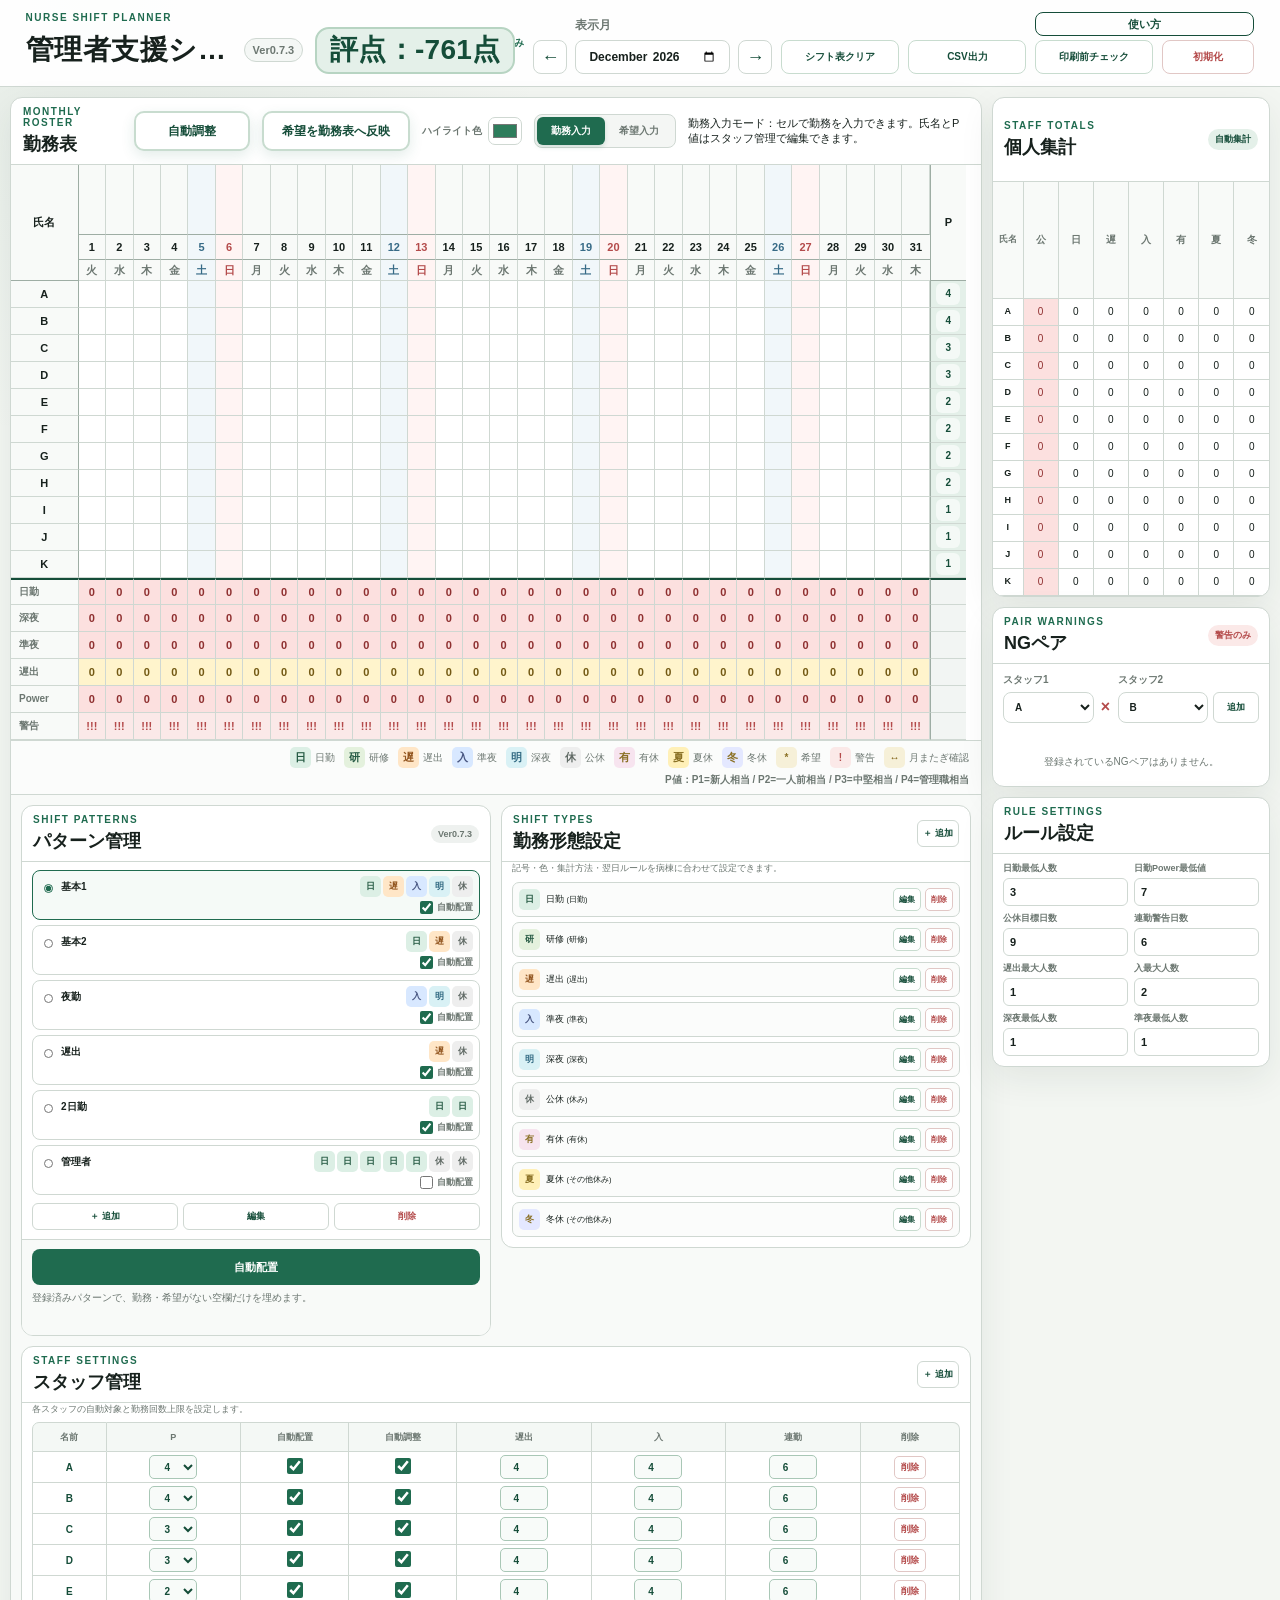
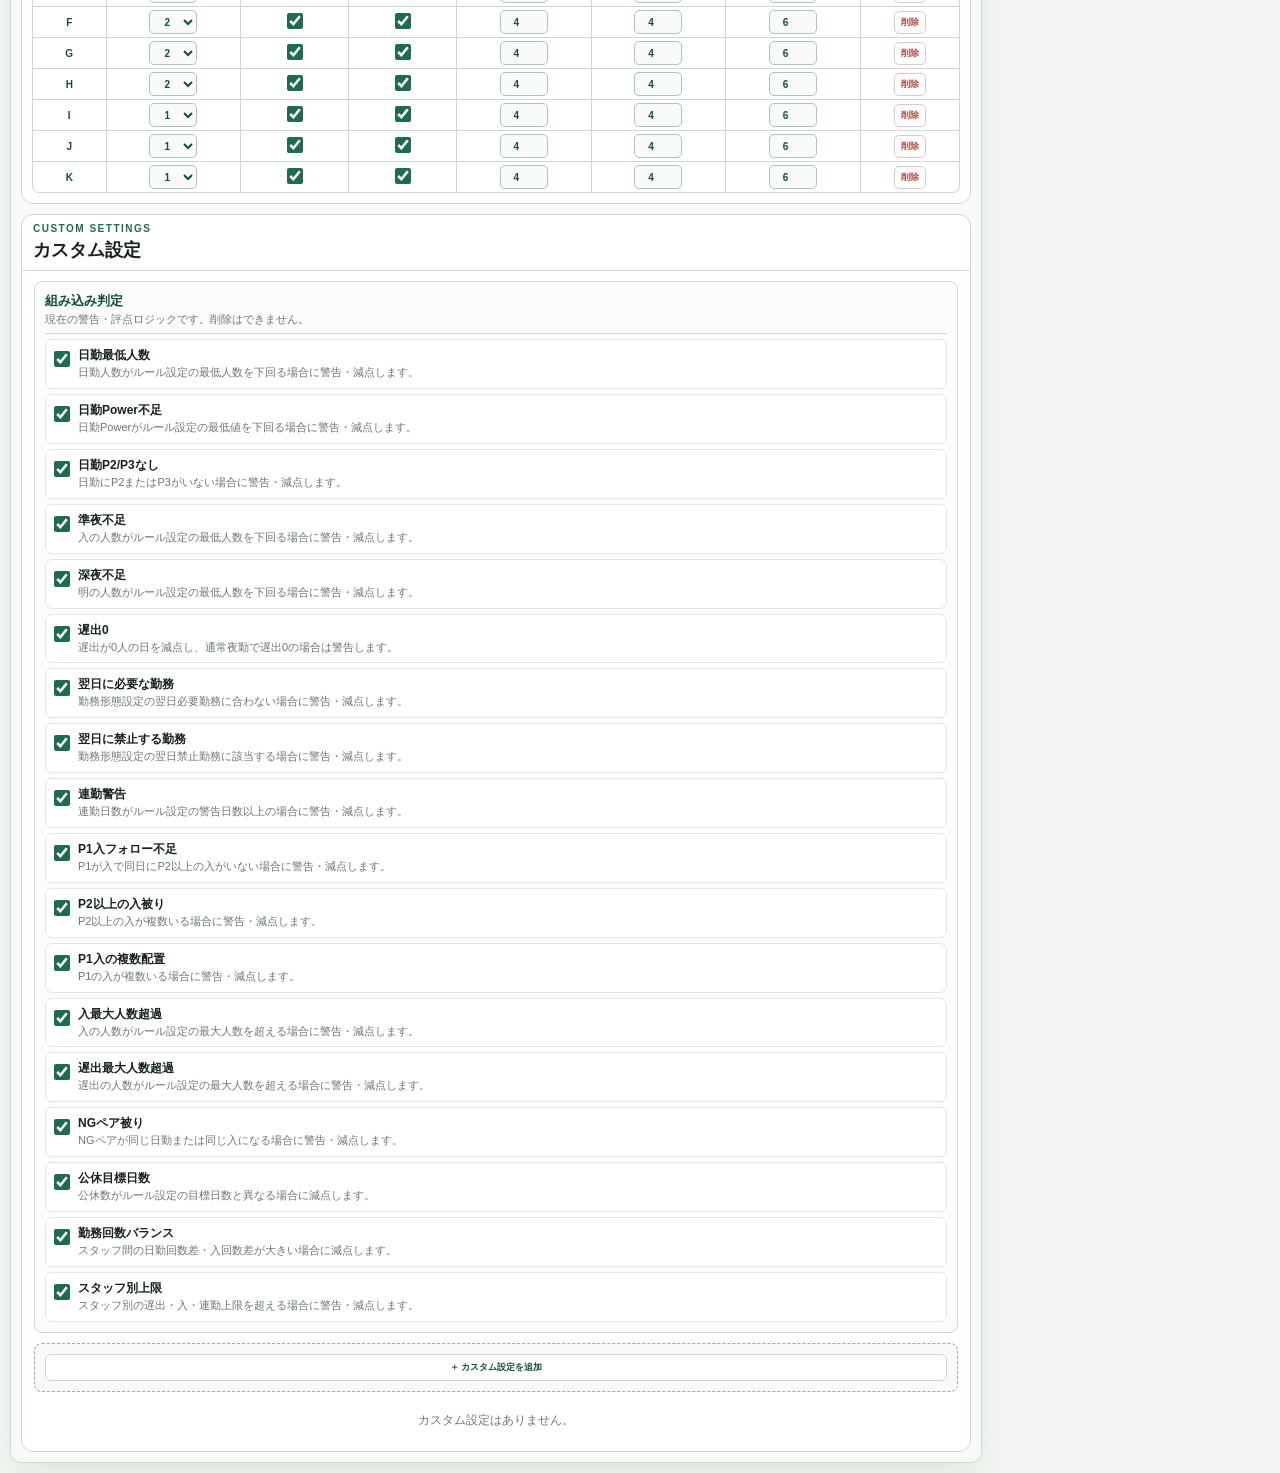
==== commit df565bf3: "Add files via upload" ====
--- a/index.html
+++ b/index.html
@@ -3,7 +3,7 @@
   <head>
     <meta charset="UTF-8" />
     <meta name="viewport" content="width=device-width, initial-scale=1.0" />
-    <title>管理者支援システム Ver0.7.2</title>
+    <title>管理者支援システム Ver0.7.3</title>
     <link rel="stylesheet" href="styles.css" />
   </head>
   <body>
@@ -12,6 +12,7 @@
         <p class="eyebrow">NURSE SHIFT PLANNER</p>
         <div class="title-line">
           <h1>管理者支援システム</h1>
+          <span class="app-version-badge">Ver0.7.3</span>
           <div class="shift-score-wrap">
             <button
               id="shift-score"
@@ -28,9 +29,6 @@
       </div>
 
       <div class="header-actions">
-        <a class="manual-link" href="docs/manual.html" target="_blank" rel="noopener">
-          使い方
-        </a>
         <span id="save-status" class="save-status" role="status" aria-live="polite">
           ✓ 保存済み
         </span>
@@ -49,16 +47,18 @@
         <button id="clear-shifts" class="clear-shifts-button" type="button">
           シフト表クリア
         </button>
-        <div class="export-actions" aria-label="CSV出力">
-          <button id="export-schedule-csv" class="compact-button" type="button">勤務表CSV</button>
-          <button id="export-staff-summary-csv" class="compact-button" type="button">個人集計CSV</button>
-          <button id="export-daily-summary-csv" class="compact-button" type="button">日別集計CSV</button>
-          <button id="export-warnings-csv" class="compact-button" type="button">警告CSV</button>
-        </div>
-        <button id="print-check" class="clear-shifts-button print-check-button" type="button">
-          印刷前チェック
+        <button id="open-export-dialog" class="clear-shifts-button csv-menu-button" type="button">
+          CSV出力
         </button>
-        <button id="reset-app" class="reset-button" type="button">初期化</button>
+        <div class="header-utility-actions">
+          <a class="manual-link" href="docs/manual.html" target="_blank" rel="noopener">
+            使い方
+          </a>
+          <button id="print-check" class="clear-shifts-button print-check-button" type="button">
+            印刷前チェック
+          </button>
+          <button id="reset-app" class="reset-button" type="button">初期化</button>
+        </div>
       </div>
     </header>
 
@@ -78,7 +78,7 @@
         </div>
         <div>
           <dt>バージョン</dt>
-          <dd id="print-version">Ver0.7.2</dd>
+          <dd id="print-version">Ver0.7.3</dd>
         </div>
       </dl>
     </section>
@@ -147,7 +147,7 @@
                 <p class="section-kicker">SHIFT PATTERNS</p>
                 <h2 id="pattern-heading">パターン管理</h2>
               </div>
-              <span class="version-badge">Ver0.7.2</span>
+              <span class="version-badge">Ver0.7.3</span>
             </div>
 
             <div id="pattern-list" class="pattern-list" role="group" aria-label="パターン選択"></div>
@@ -330,6 +330,41 @@
       </form>
     </dialog>
 
+    <dialog id="export-dialog" class="export-dialog">
+      <form method="dialog">
+        <div class="dialog-heading">
+          <div>
+            <p class="section-kicker">CSV EXPORT</p>
+            <h2>CSV出力</h2>
+          </div>
+          <button id="export-dialog-close" class="dialog-close" type="button" aria-label="閉じる">&times;</button>
+        </div>
+
+        <div class="export-actions export-choice-list" aria-label="CSV出力">
+          <button id="export-schedule-csv" class="export-choice-button" type="button">
+            <strong>勤務表CSV</strong>
+            <span>氏名、P値、日ごとの勤務を出力します。</span>
+          </button>
+          <button id="export-staff-summary-csv" class="export-choice-button" type="button">
+            <strong>個人集計CSV</strong>
+            <span>スタッフごとの公休、日勤、遅出、入などを出力します。</span>
+          </button>
+          <button id="export-daily-summary-csv" class="export-choice-button" type="button">
+            <strong>日別集計CSV</strong>
+            <span>日ごとの日勤、深夜、準夜、遅出、Powerを出力します。</span>
+          </button>
+          <button id="export-warnings-csv" class="export-choice-button" type="button">
+            <strong>警告CSV</strong>
+            <span>日ごとの警告内容を一覧で出力します。</span>
+          </button>
+        </div>
+
+        <div class="dialog-actions export-dialog-actions">
+          <button id="export-dialog-cancel" class="secondary-button" type="button">キャンセル</button>
+        </div>
+      </form>
+    </dialog>
+
     <dialog id="day-note-dialog" class="day-note-dialog">
       <form id="day-note-form">
         <div class="dialog-heading">
@@ -402,6 +437,41 @@
       </form>
     </dialog>
 
+    <dialog id="custom-rule-dialog" class="custom-rule-dialog">
+      <form method="dialog">
+        <div class="dialog-heading">
+          <div>
+            <p class="section-kicker">CUSTOM RULE</p>
+            <h2>カスタム設定を追加</h2>
+          </div>
+          <button id="custom-rule-dialog-close" class="dialog-close" type="button" aria-label="閉じる">&times;</button>
+        </div>
+
+        <div class="custom-rule-choice-list" aria-label="追加するカスタム設定タイプ">
+          <button class="custom-rule-choice" type="button" data-custom-rule-choice="zero-suppression">
+            <strong>人数条件で警告・減点を無効化</strong>
+            <span>例：入が2人以上なら、遅出0の警告・減点を無効にする</span>
+          </button>
+          <button class="custom-rule-choice" type="button" data-custom-rule-choice="power-follow">
+            <strong>P値フォロー判定</strong>
+            <span>例：P1が入なら、P2以上のスタッフを入に1人以上必要にする</span>
+          </button>
+          <button class="custom-rule-choice" type="button" data-custom-rule-choice="power-count-excess">
+            <strong>P値人数超過判定</strong>
+            <span>例：P2以上の入が2人以上いる場合に警告・減点する</span>
+          </button>
+          <button class="custom-rule-choice" type="button" data-custom-rule-choice="ng-pair-shift">
+            <strong>NGペア勤務被り判定</strong>
+            <span>例：NGペアが同じ遅、または入と遅になる場合に警告・減点する</span>
+          </button>
+        </div>
+
+        <div class="dialog-actions custom-rule-dialog-actions">
+          <button id="custom-rule-dialog-cancel" class="secondary-button" type="button">キャンセル</button>
+        </div>
+      </form>
+    </dialog>
+
     <dialog id="shift-type-dialog" class="shift-type-dialog">
       <form id="shift-type-form">
         <div class="dialog-heading">
@@ -417,6 +487,12 @@
           <label class="dialog-field"><span>名称</span><input id="shift-type-name" type="text" maxlength="20" required /></label>
           <label class="dialog-field"><span>区分</span><select id="shift-type-category"></select></label>
           <label class="dialog-field"><span>色</span><input id="shift-type-color" type="color" value="#dcefe5" /></label>
+        </div>
+
+        <div class="shift-type-composition-fields">
+          <label class="dialog-field"><span>構成タイプ</span><select id="shift-type-composition"></select></label>
+          <label class="dialog-field half-day-field"><span>午前の勤務</span><select id="shift-type-morning"></select></label>
+          <label class="dialog-field half-day-field"><span>午後の勤務</span><select id="shift-type-afternoon"></select></label>
         </div>
 
         <fieldset class="shift-type-flags">
--- a/styles.css
+++ b/styles.css
@@ -106,23 +106,47 @@
   margin-bottom: 0;
   font-size: clamp(20px, 2.4vw, 28px);
   letter-spacing: 0.02em;
+  white-space: nowrap;
 }
 
 .title-area {
-  flex: 1 1 auto;
+  flex: 0 1 auto;
   min-width: 0;
 }
 
 .title-line {
   display: flex;
-  flex-wrap: wrap;
+  flex-wrap: nowrap;
   align-items: center;
   gap: 6px 12px;
+}
+
+.title-line h1 {
+  flex: 0 1 auto;
+  min-width: 0;
+  overflow: hidden;
+  text-overflow: ellipsis;
+}
+
+.app-version-badge {
+  display: inline-flex;
+  align-items: center;
+  min-height: 24px;
+  padding: 3px 8px;
+  border: 1px solid var(--line);
+  border-radius: 999px;
+  color: var(--muted);
+  background: #f4f7f5;
+  font-size: 11px;
+  font-weight: 800;
+  line-height: 1;
+  white-space: nowrap;
 }
 
 .shift-score-wrap {
   position: relative;
   display: inline-flex;
+  flex: 0 0 auto;
 }
 
 .shift-score {
@@ -250,24 +274,30 @@
 }
 
 .header-actions {
-  flex: 0 0 auto;
+  flex: 1 1 auto;
   display: flex;
   align-items: end;
   flex-wrap: nowrap;
+  justify-content: flex-end;
   gap: 9px;
+  min-width: 0;
   white-space: nowrap;
 }
 
-.export-actions {
-  display: grid;
-  grid-template-columns: repeat(2, minmax(78px, auto));
-  gap: 4px;
-}
-
-.export-actions .compact-button {
-  height: 24px;
-  padding: 0 7px;
-  font-size: 9px;
+.header-utility-actions {
+  display: grid;
+  grid-template-columns: repeat(2, auto);
+  gap: 4px 9px;
+  align-items: end;
+}
+
+.header-utility-actions .manual-link {
+  grid-column: 1 / -1;
+  min-height: 24px;
+}
+
+.csv-menu-button {
+  min-width: 92px;
 }
 
 .manual-link {
@@ -294,6 +324,54 @@
   box-shadow: 0 0 0 3px rgba(31, 107, 79, 0.12);
 }
 
+.export-dialog form {
+  width: min(620px, calc(100vw - 28px));
+}
+
+.export-choice-list {
+  display: grid;
+  grid-template-columns: repeat(2, minmax(0, 1fr));
+  gap: 10px;
+}
+
+.export-choice-button {
+  display: grid;
+  gap: 5px;
+  width: 100%;
+  min-height: 82px;
+  padding: 12px 14px;
+  border: 1px solid var(--line);
+  border-radius: 8px;
+  color: var(--ink);
+  background: var(--paper);
+  text-align: left;
+}
+
+.export-choice-button:hover,
+.export-choice-button:focus-visible {
+  border-color: var(--green);
+  background: var(--green-soft);
+  outline: none;
+}
+
+.export-choice-button strong {
+  color: var(--green-dark);
+  font-size: 13px;
+  font-weight: 900;
+}
+
+.export-choice-button span {
+  color: var(--muted);
+  font-size: 11px;
+  font-weight: 700;
+  line-height: 1.45;
+}
+
+.export-dialog-actions {
+  grid-template-columns: 1fr;
+  margin-top: 12px;
+}
+
 .save-status {
   align-self: center;
   min-width: 72px;
@@ -554,6 +632,7 @@
   border-radius: 5px;
   font-style: normal;
   font-weight: 800;
+  white-space: nowrap;
 }
 
 .shift-mark.shift-custom {
@@ -804,20 +883,28 @@
 
 .shift-mark {
   position: relative;
-  width: 21px;
+  width: auto;
+  min-width: 21px;
   height: 21px;
+  padding: 0 4px;
+  line-height: 1;
 }
 
 .shift-button .shift-mark,
 .shift-button .request-only-mark {
+  box-sizing: border-box;
   width: calc(100% - 2px);
+  max-width: calc(100% - 2px);
   height: calc(100% - 2px);
   min-width: 0;
   min-height: 0;
+  padding: 0 1px;
   border-radius: 7px;
-  font-size: 11px;
+  font-size: 9.5px;
   line-height: 1;
   border: 1px solid rgba(23, 33, 29, 0.08);
+  letter-spacing: 0;
+  white-space: nowrap;
 }
 
 .request-star {
@@ -842,6 +929,7 @@
   background: #fff9e5;
   font-size: 9px;
   font-weight: 800;
+  white-space: nowrap;
 }
 
 .shift-mark.request-only-mark {
@@ -1107,11 +1195,16 @@
 .side-table th,
 .side-table td {
   height: 27px;
+  min-height: 27px;
+  max-height: 27px;
   padding: 0;
   border-right: 1px solid var(--line);
   border-bottom: 1px solid var(--line);
   line-height: 1;
   text-align: center;
+  vertical-align: middle;
+  box-sizing: border-box;
+  overflow: hidden;
 }
 
 .side-table tr > :last-child {
@@ -1127,14 +1220,18 @@
 }
 
 .side-table th:first-child {
-  width: 38px;
-  font-weight: 800;
+  width: 30px;
+  font-weight: 800;
+  font-size: 9px;
+  text-overflow: ellipsis;
+  white-space: nowrap;
 }
 
 .side-table tbody th,
 .side-table tbody td {
   height: 27px;
   min-height: 27px;
+  max-height: 27px;
 }
 
 .rule-settings {
@@ -1380,6 +1477,53 @@
   width: 100%;
   height: 34px;
   font-size: 12px;
+}
+
+.custom-rule-dialog form {
+  width: min(640px, calc(100vw - 28px));
+}
+
+.custom-rule-choice-list {
+  display: grid;
+  gap: 10px;
+}
+
+.custom-rule-choice {
+  display: grid;
+  gap: 5px;
+  width: 100%;
+  padding: 12px 14px;
+  border: 1px solid var(--line);
+  border-radius: 8px;
+  color: var(--ink);
+  background: var(--paper);
+  text-align: left;
+  cursor: pointer;
+}
+
+.custom-rule-choice:hover,
+.custom-rule-choice:focus-visible {
+  border-color: var(--green);
+  background: var(--green-soft);
+  outline: none;
+}
+
+.custom-rule-choice strong {
+  color: var(--green-dark);
+  font-size: 14px;
+  font-weight: 900;
+}
+
+.custom-rule-choice span {
+  color: var(--muted);
+  font-size: 12px;
+  font-weight: 700;
+  line-height: 1.45;
+}
+
+.custom-rule-dialog-actions {
+  grid-template-columns: 1fr;
+  margin-top: 12px;
 }
 
 .custom-rule-header {
@@ -1505,7 +1649,10 @@
 .shift-type-dialog::backdrop { background: rgba(15, 28, 21, 0.45); }
 .shift-type-dialog form { display: grid; gap: 14px; }
 .shift-type-basic-fields,
+.shift-type-composition-fields,
 .shift-type-rule-fields { display: grid; grid-template-columns: repeat(2, 1fr); gap: 10px; }
+.shift-type-composition-fields .half-day-field { display: none; }
+.shift-type-composition-fields.is-half-day .half-day-field { display: grid; }
 .shift-type-dialog select { min-height: 36px; border: 1px solid var(--line); border-radius: 7px; background: var(--paper); }
 .shift-type-flags { display: grid; grid-template-columns: repeat(3, 1fr); gap: 8px; border: 1px solid var(--line); border-radius: 8px; padding: 10px; }
 .shift-type-flags legend { padding: 0 5px; font-size: 11px; font-weight: 800; }
@@ -1552,6 +1699,7 @@
 
 @media (max-width: 700px) {
   .shift-type-basic-fields,
+  .shift-type-composition-fields,
   .shift-type-rule-fields,
   .shift-type-flags { grid-template-columns: 1fr 1fr; }
 }
@@ -2433,11 +2581,13 @@
 
 @media (min-width: 1121px) {
   .summary-card .card-heading {
-    min-height: 52px;
+    min-height: 84px;
   }
 
   .summary-card .side-table thead th {
     height: 116px;
+    min-height: 116px;
+    max-height: 116px;
   }
 }
 
@@ -2472,6 +2622,10 @@
   .header-actions {
     align-items: end;
     flex-wrap: wrap;
+  }
+
+  .export-choice-list {
+    grid-template-columns: 1fr;
   }
 
   .save-status {
@@ -2541,7 +2695,7 @@
 
 @page {
   size: A4 landscape;
-  margin: 6mm;
+  margin: 5mm;
 }
 
 @media print {
@@ -2556,6 +2710,7 @@
   }
 
   * {
+    box-sizing: border-box;
     box-shadow: none !important;
     text-shadow: none !important;
   }
@@ -2570,6 +2725,8 @@
     font-family: "MS Mincho", "ＭＳ 明朝", "Yu Mincho", "YuMincho", serif;
     -webkit-print-color-adjust: exact;
     print-color-adjust: exact;
+    display: flex;
+    flex-direction: column;
   }
 
   button,
@@ -2582,7 +2739,6 @@
   .app-header,
   .section-heading,
   .settings-grid,
-  .table-legend,
   .ng-pair-card,
   .rule-card,
   .custom-settings-card,
@@ -2626,7 +2782,7 @@
   .print-kicker {
     margin: 0 0 1mm;
     font-size: 7pt;
-    font-weight: 700;
+    font-weight: 400;
     letter-spacing: 0;
   }
 
@@ -2653,18 +2809,18 @@
   }
 
   .print-meta dt {
-    font-weight: 900;
+    font-weight: 700;
   }
 
   .print-meta dd {
     margin: 0;
-    font-weight: 700;
+    font-weight: 400;
   }
 
   .app-shell {
     display: grid !important;
-    grid-template-columns: minmax(0, 1fr) 37mm;
-    gap: 1.5mm;
+    grid-template-columns: minmax(0, 1fr) 39mm;
+    gap: 1mm;
     width: 100%;
     max-width: none;
     margin: 0;
@@ -2696,18 +2852,19 @@
   .schedule-table {
     width: 100% !important;
     min-width: 0 !important;
+    max-width: 100% !important;
     border-collapse: collapse;
     border-spacing: 0;
     table-layout: fixed;
     page-break-inside: avoid;
-    font-size: 5.8pt;
+    font-size: 6pt;
     line-height: 1;
   }
 
   .schedule-table th,
   .schedule-table td {
     position: static !important;
-    height: 4.8mm;
+    height: 5.2mm;
     min-height: 0;
     max-height: none;
     padding: 0.25mm;
@@ -2722,7 +2879,7 @@
     z-index: auto;
     color: #000 !important;
     background: #fff !important;
-    font-weight: 900;
+    font-weight: 400;
   }
 
   .schedule-table thead tr:first-child th {
@@ -2739,17 +2896,14 @@
   }
 
   .name-column {
-    width: 15mm !important;
-    min-width: 15mm !important;
-    max-width: 15mm !important;
+    width: 13mm !important;
+    min-width: 13mm !important;
+    max-width: 13mm !important;
     background: #fff !important;
   }
 
   .power-column {
-    width: 6mm !important;
-    min-width: 6mm !important;
-    max-width: 6mm !important;
-    background: #fff !important;
+    display: none !important;
   }
 
   .day-column {
@@ -2774,7 +2928,7 @@
     color: #000 !important;
     background: transparent !important;
     font-size: inherit;
-    font-weight: 900;
+    font-weight: 400;
   }
 
   .day-note-button {
@@ -2791,7 +2945,7 @@
     color: #000 !important;
     background: transparent !important;
     font-size: inherit;
-    font-weight: 900;
+    font-weight: 400;
   }
 
   .shift-mark,
@@ -2807,7 +2961,7 @@
     color: #000 !important;
     background: transparent !important;
     font-size: inherit !important;
-    font-weight: 900;
+    font-weight: 400;
   }
 
   .request-star {
@@ -2815,7 +2969,7 @@
     display: inline;
     color: #000 !important;
     font-size: 6pt;
-    font-weight: 900;
+    font-weight: 400;
   }
 
   .screen-cell-value {
@@ -2827,12 +2981,35 @@
     white-space: nowrap;
     color: #000 !important;
     font-size: inherit;
-    font-weight: 900;
+    font-weight: 400;
+  }
+
+  .schedule-table .staff-row th,
+  .schedule-table .staff-row td {
+    height: 7.6mm !important;
+    min-height: 7.6mm !important;
+    max-height: 7.6mm !important;
+  }
+
+  .schedule-table .staff-row .shift-cell {
+    padding: 0 !important;
+    font-size: 8.4pt;
+  }
+
+  .schedule-table .staff-row .shift-cell .shift-button {
+    line-height: 1;
+  }
+
+  .schedule-table .staff-row .shift-cell .print-cell-value {
+    display: inline-grid !important;
+    width: 100%;
+    height: 100%;
+    place-items: center;
   }
 
   .totals-start th,
   .totals-start td {
-    border-top: 1.2pt solid #000 !important;
+    border-top: 1.8pt solid #000 !important;
   }
 
   .totals-row th,
@@ -2850,22 +3027,22 @@
   .schedule-table th.sunday,
   .schedule-table td.sunday,
   .schedule-table thead th.sunday {
-    background: #f1f1f1 !important;
+    background: #e5e5e5 !important;
   }
 
   .schedule-table td.print-shift-shade {
-    background: #e2e2e2 !important;
+    background: #e5e5e5 !important;
   }
 
   .schedule-table td.print-shift-shade.sunday {
-    background: #d8d8d8 !important;
+    background: #e5e5e5 !important;
   }
 
   .totals-row th,
   .totals-row td.status-danger,
   .totals-row td.status-warn,
   .warning-cell {
-    font-weight: 900;
+    font-weight: 600;
   }
 
   .summary-card {
@@ -2884,17 +3061,18 @@
 
   .side-table {
     width: 100%;
+    max-width: 100%;
     border-collapse: collapse;
     table-layout: fixed;
-    font-size: 5.8pt;
+    font-size: 6pt;
     line-height: 1;
   }
 
   .side-table th,
   .side-table td {
-    height: 4.8mm !important;
+    height: 7.6mm !important;
     min-height: 0 !important;
-    max-height: 4.8mm !important;
+    max-height: 7.6mm !important;
     padding: 0.25mm;
     border: 0.6pt solid #000 !important;
     color: #000 !important;
@@ -2905,7 +3083,7 @@
   .side-table th:first-child {
     color: #000 !important;
     background: #fff !important;
-    font-weight: 900;
+    font-weight: 400;
   }
 
   .side-table thead th {
@@ -2923,9 +3101,9 @@
 
   .side-table tbody th,
   .side-table tbody td {
-    height: 4.8mm !important;
+    height: 7.6mm !important;
     min-height: 0 !important;
-    max-height: 4.8mm !important;
+    max-height: 7.6mm !important;
     padding-top: 0 !important;
     padding-bottom: 0 !important;
     line-height: 1 !important;
@@ -2936,11 +3114,54 @@
     display: none !important;
   }
 
+  .table-legend {
+    order: 4;
+    display: block !important;
+    margin-top: 1mm;
+    padding: 0;
+    border-top: 0;
+    background: #fff !important;
+    font-size: 7pt;
+    page-break-inside: avoid;
+  }
+
+  .table-legend .legend {
+    display: flex;
+    justify-content: flex-start;
+    gap: 1mm 3.5mm;
+    color: #000 !important;
+    font-size: 7pt;
+  }
+
+  .table-legend .legend > span {
+    min-height: 0;
+  }
+
+  .table-legend .legend-chip {
+    display: inline !important;
+    width: auto !important;
+    height: auto !important;
+    min-width: 0 !important;
+    padding: 0 !important;
+    color: #000 !important;
+    background: transparent !important;
+    font-weight: 400;
+  }
+
+  .table-legend .legend-chip::after {
+    content: "：";
+  }
+
+  .table-legend .power-legend {
+    display: none !important;
+  }
+
   .print-notes {
+    order: 3;
     margin-top: 3mm;
     padding-top: 2mm;
     border-top: 1pt solid #000;
-    font-size: 7pt;
+    font-size: 7.5pt;
     line-height: 1.35;
     page-break-inside: avoid;
   }
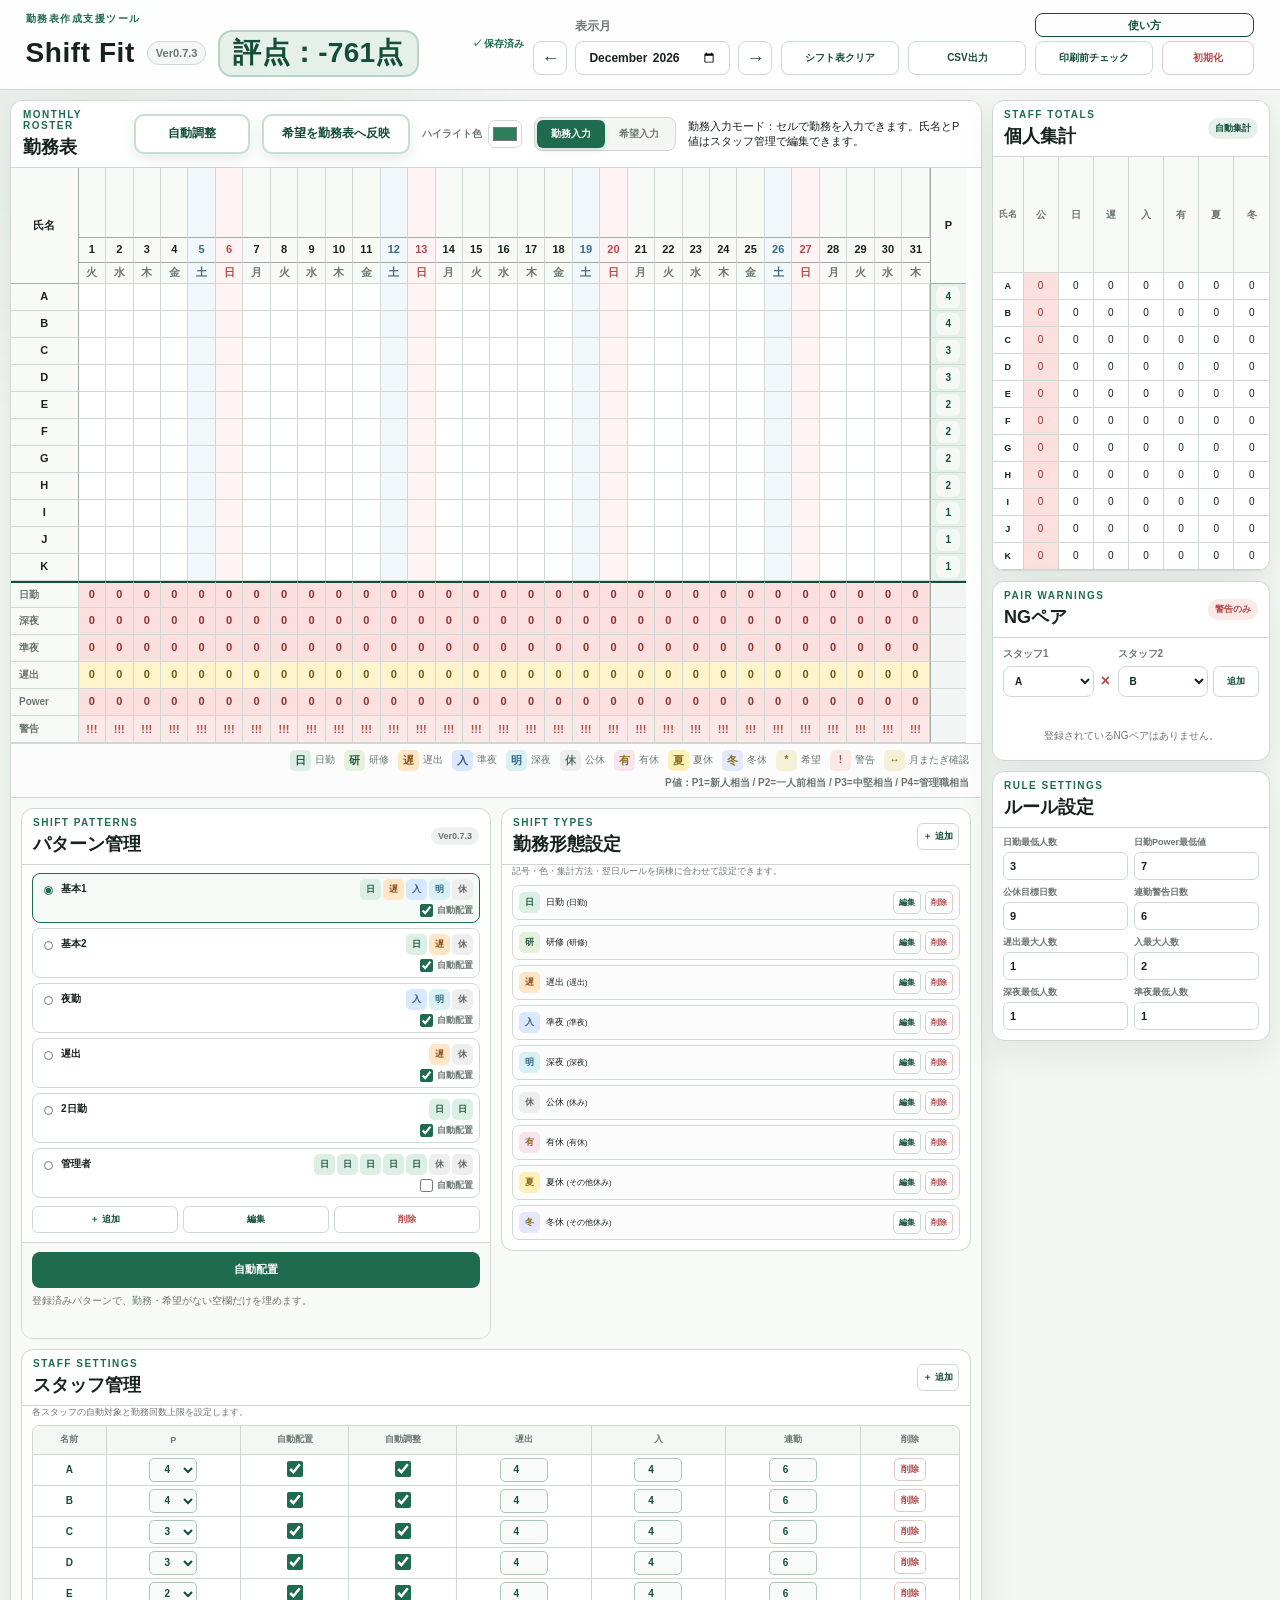
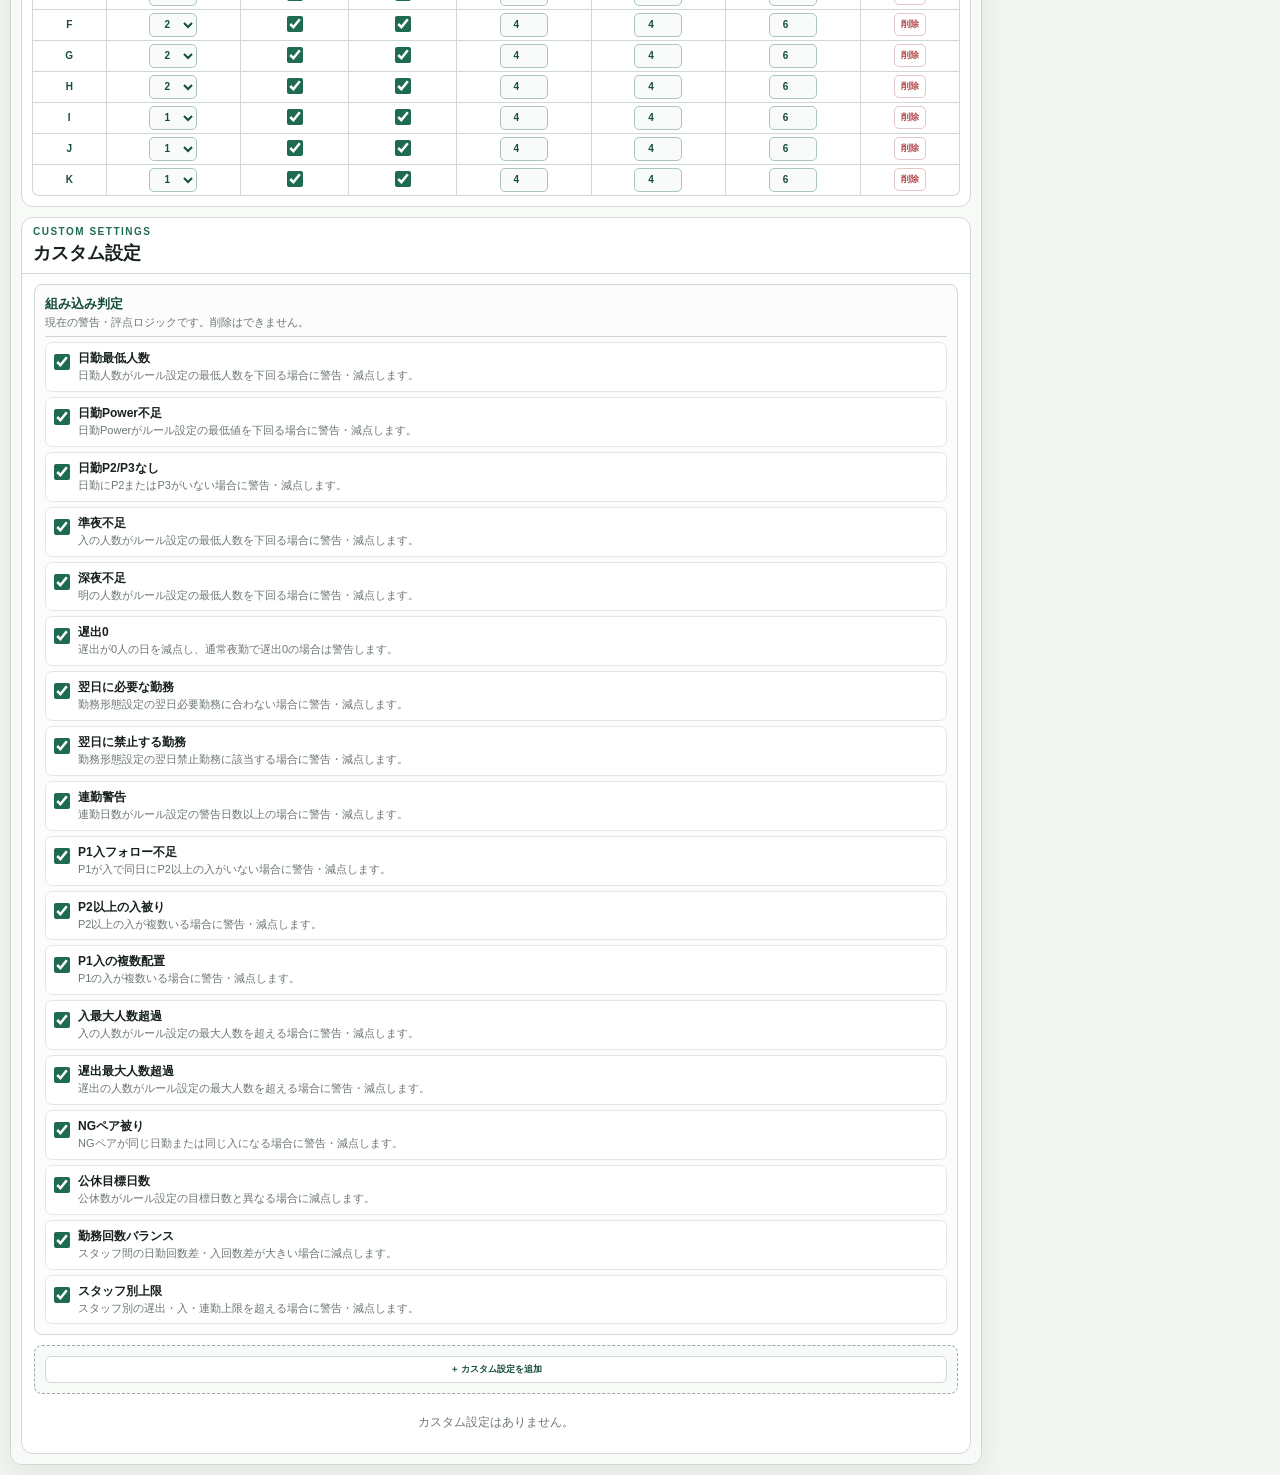
==== commit f56f3e32: "Add files via upload" ====
--- a/index.html
+++ b/index.html
@@ -3,15 +3,15 @@
   <head>
     <meta charset="UTF-8" />
     <meta name="viewport" content="width=device-width, initial-scale=1.0" />
-    <title>管理者支援システム Ver0.7.3</title>
+    <title>Shift Fit - 勤務表作成支援ツール - Ver0.7.3</title>
     <link rel="stylesheet" href="styles.css" />
   </head>
   <body>
     <header class="app-header">
       <div class="title-area">
-        <p class="eyebrow">NURSE SHIFT PLANNER</p>
+        <p class="eyebrow">勤務表作成支援ツール</p>
         <div class="title-line">
-          <h1>管理者支援システム</h1>
+          <h1>Shift Fit</h1>
           <span class="app-version-badge">Ver0.7.3</span>
           <div class="shift-score-wrap">
             <button
@@ -65,7 +65,7 @@
     <section class="print-cover" aria-label="印刷用ヘッダー">
       <div>
         <p class="print-kicker">提出前チェック用</p>
-        <h1>勤務予定表</h1>
+        <h1>Shift Fit - 勤務表作成支援ツール -</h1>
       </div>
       <dl class="print-meta">
         <div>
@@ -261,7 +261,7 @@
 
     <section class="print-notes" aria-label="印刷時の注意書き">
       <p>
-        注意：この勤務予定表は提出前確認用です。警告、評点、自動配置、自動調整の結果を含め、最終確認は必ず人が行ってください。
+        注意：Shift Fitで作成した勤務予定表は提出前確認用です。警告、評点、自動配置、自動調整の結果を含め、最終確認は必ず人が行ってください。
         <span class="print-request-note">「*」は希望勤務が登録されているセルを示します。</span>
       </p>
     </section>
--- a/styles.css
+++ b/styles.css
@@ -2581,7 +2581,7 @@
 
 @media (min-width: 1121px) {
   .summary-card .card-heading {
-    min-height: 84px;
+    min-height: 52px;
   }
 
   .summary-card .side-table thead th {
